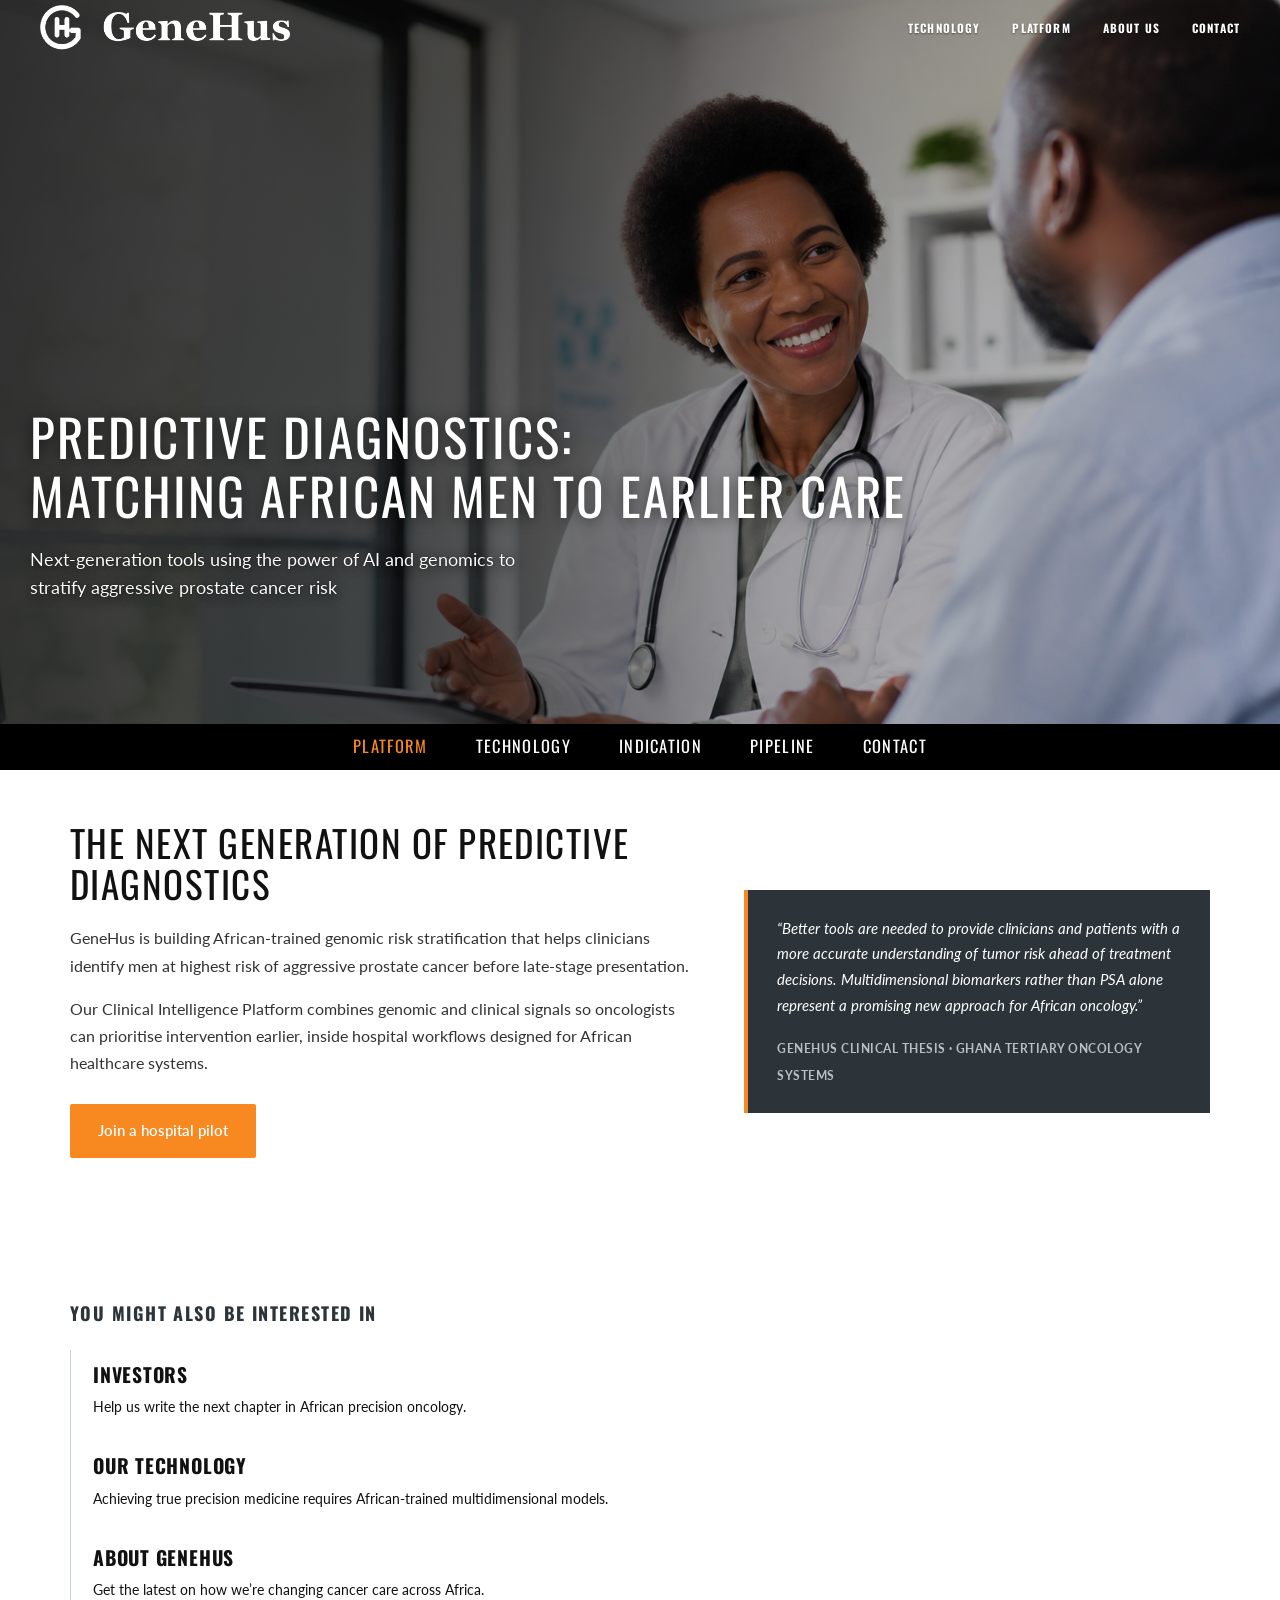
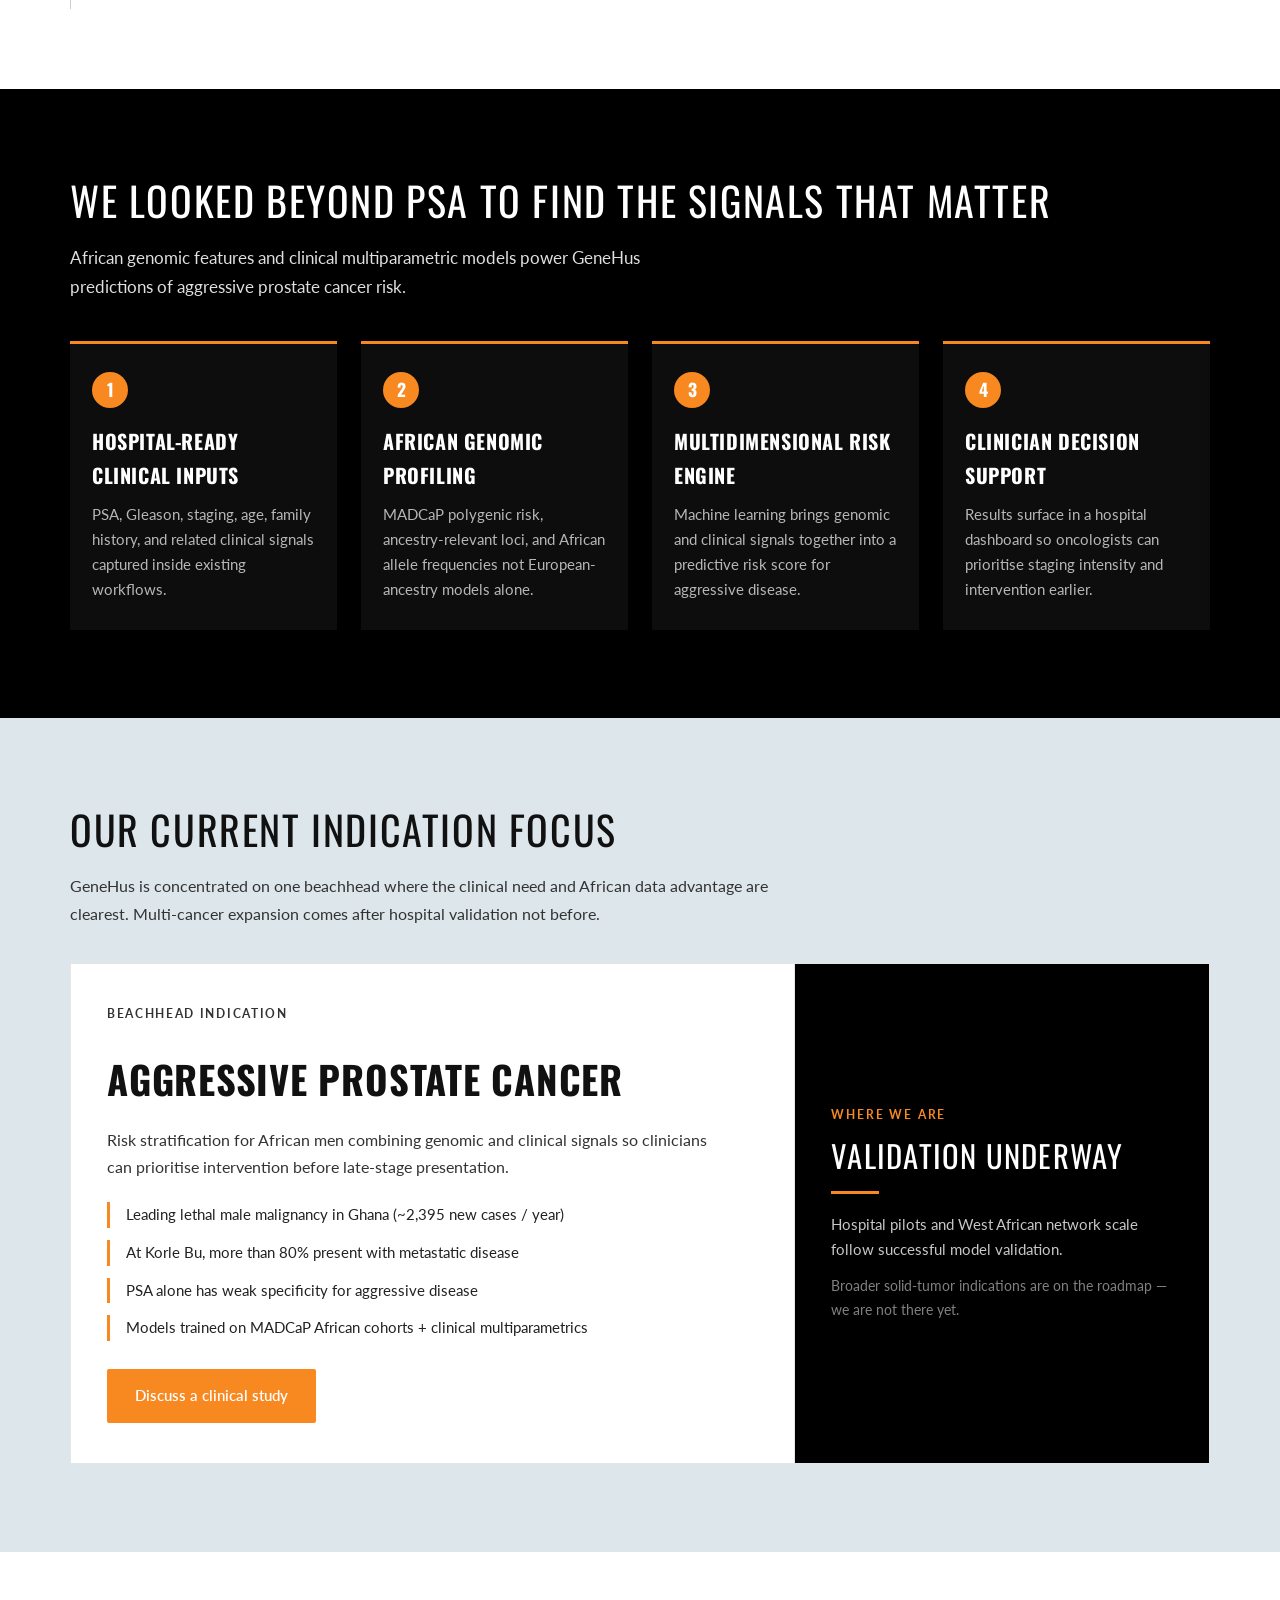
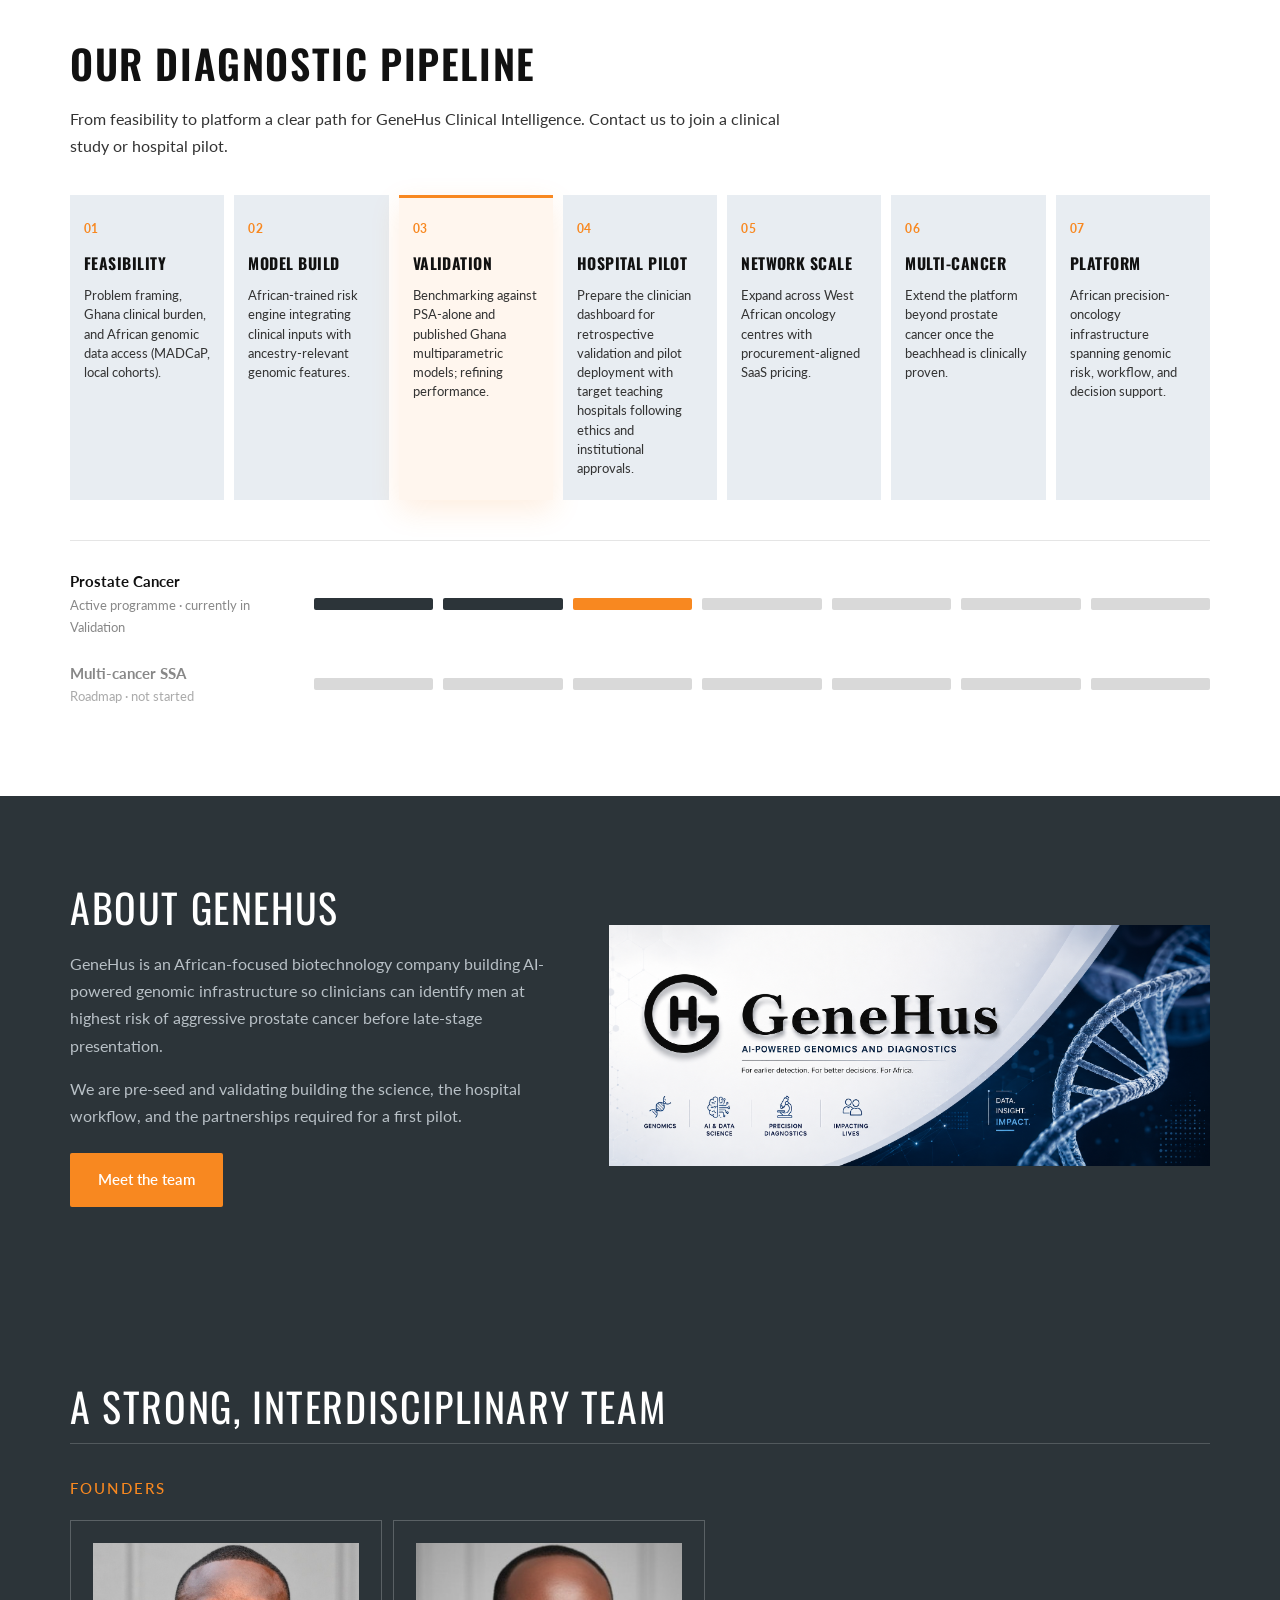
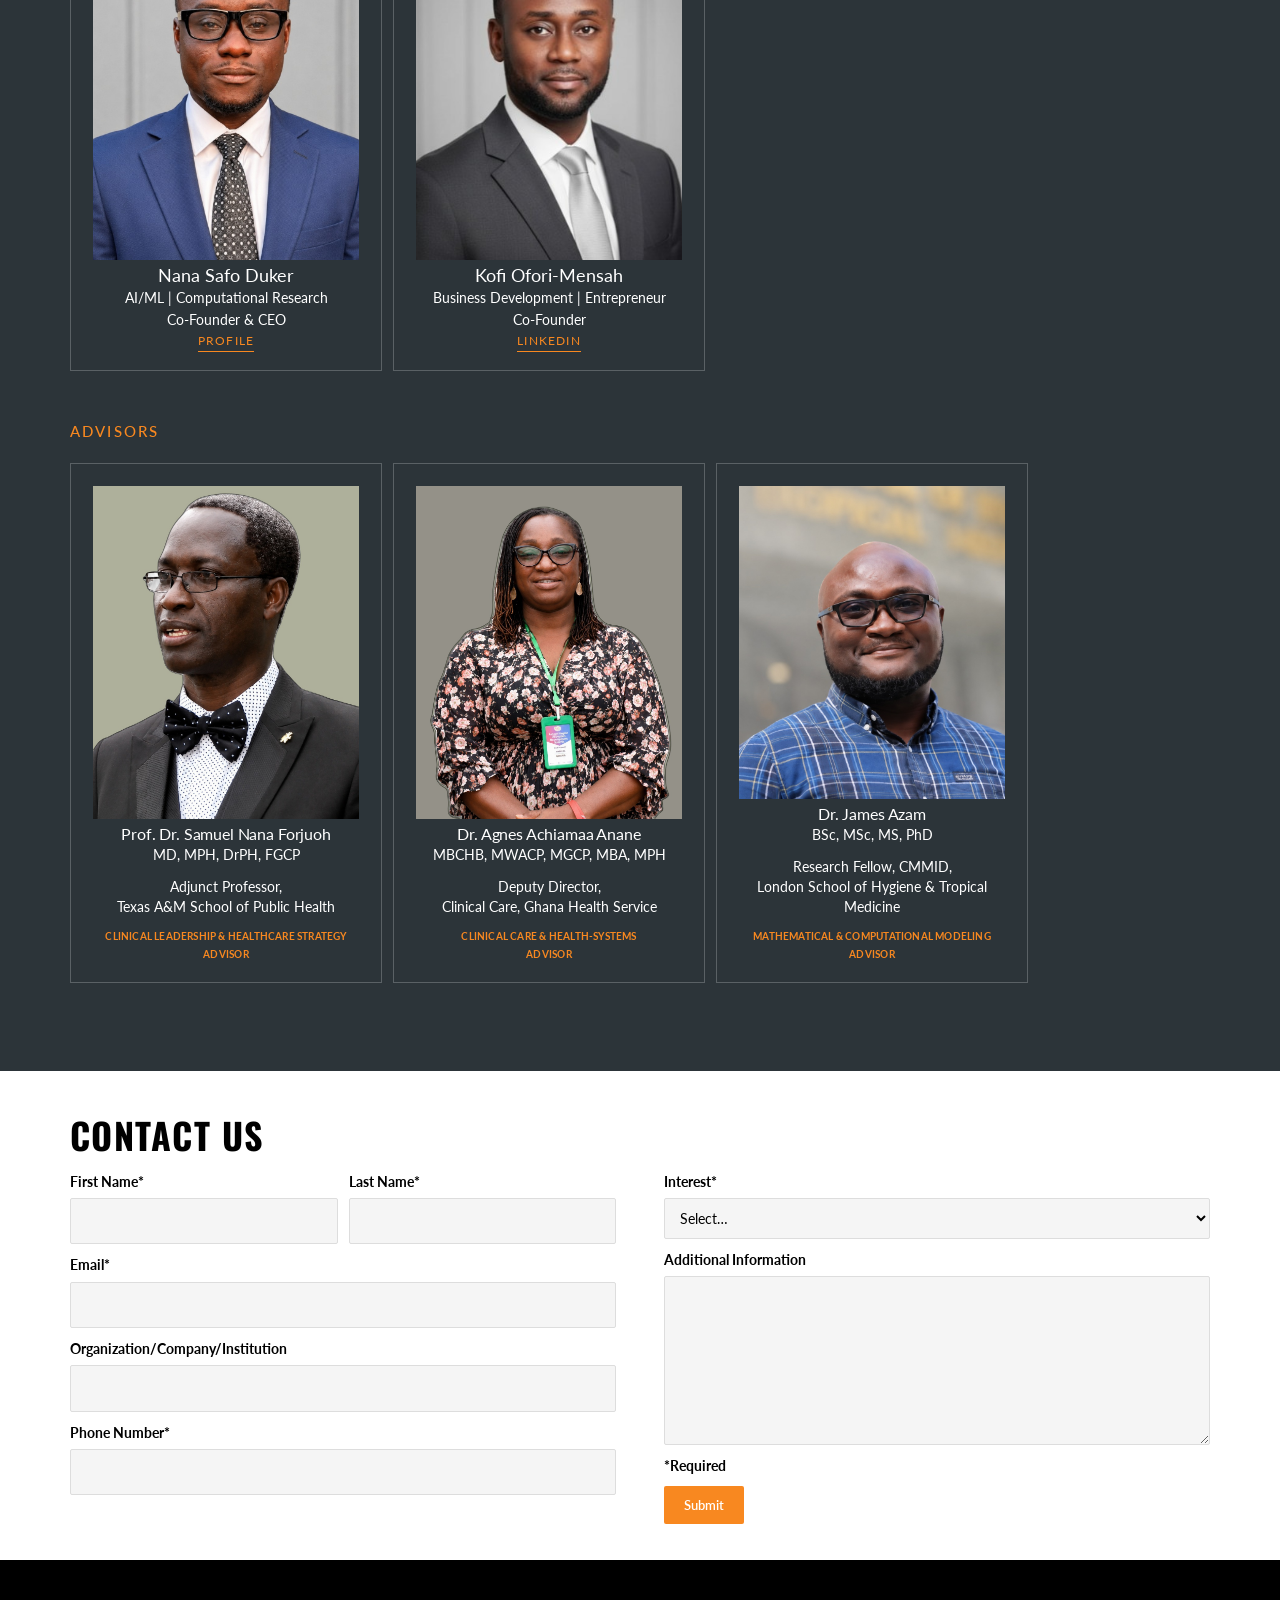
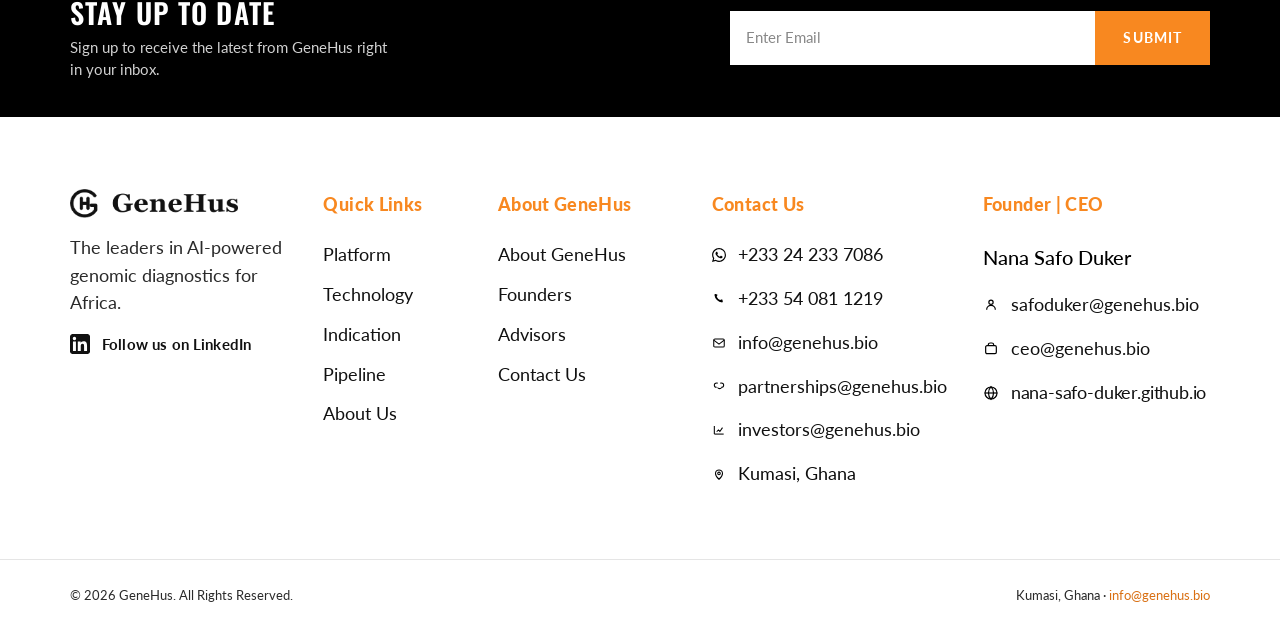
==== index.html @ 7d89c101 "Lock advisor cards to original height so extra affiliation lines do not stretch them. Co-authored-by" ====
<!DOCTYPE html>
<html lang="en">
<head>
  <meta charset="UTF-8">
  <meta name="viewport" content="width=device-width, initial-scale=1.0">
  <meta name="description" content="GeneHus — AI-powered genomic diagnostics matching African men to earlier cancer care.">
  <title>GeneHus – Predictive Genomic Diagnostics</title>
  <link rel="icon" href="assets/favicon.ico?v=2" sizes="any">
  <link rel="icon" href="assets/favicon.png?v=2" type="image/png" sizes="32x32">
  <link rel="apple-touch-icon" href="assets/apple-touch-icon.png?v=2">
  <link rel="preconnect" href="https://fonts.googleapis.com">
  <link rel="preconnect" href="https://fonts.gstatic.com" crossorigin>
  <link href="https://fonts.googleapis.com/css2?family=Lato:wght@300;400;700;900&family=Oswald:wght@300;400;500;600;700&display=swap" rel="stylesheet">
  <link rel="stylesheet" href="assets/genehus.css?v=20260818card">
  <meta http-equiv="Cache-Control" content="no-cache">
</head>
<body>

<header class="site-header">
  <div class="header-inner">
    <a class="logo" href="#top" aria-label="GeneHus home">
      <img class="logo-dark" src="assets/genehus-logo-b5.png" alt="GeneHus" width="250" height="64">
      <img class="logo-light" src="assets/genehus-logo-b5-white.png" alt="" width="250" height="64" aria-hidden="true">
    </a>
    <nav class="nav-main" aria-label="Main">
      <a href="#technology">Technology</a>
      <a href="#platform">Platform</a>
      <a class="nav-extra" href="#indications">Indication</a>
      <a class="nav-extra" href="#pipeline">Pipeline</a>
      <a href="#about">About Us</a>
      <a class="nav-extra" href="#team">Team</a>
      <a href="#contact">Contact</a>
    </nav>
    <button class="menu-toggle" type="button" aria-label="Open menu" aria-expanded="false">
      <span></span><span></span><span></span>
    </button>
  </div>
</header>

<main id="top">

  <!-- HERO -->
  <section class="hero">
    <div class="hero-bg" aria-hidden="true">
      <img src="assets/hero-african-clinic.jpg" alt="" width="1600" height="900" fetchpriority="high">
    </div>
    <div class="hero-overlay" aria-hidden="true"></div>
    <div class="wrap hero-copy">
      <h1><span class="hero-line1">Predictive Diagnostics:</span><br><span class="hero-line2">Matching African men to earlier care</span></h1>
      <p class="hero-sub">Next-generation tools using the power of AI and genomics to stratify aggressive prostate cancer risk</p>
    </div>
    <nav class="hero-tabs" aria-label="Page sections">
      <a class="is-active" href="#platform"><span>Platform</span></a>
      <a href="#technology"><span>Technology</span></a>
      <a href="#indications"><span>Indication</span></a>
      <a href="#pipeline"><span>Pipeline</span></a>
      <a href="#contact"><span>Contact</span></a>
    </nav>
  </section>

  <!-- NEXT GENERATION -->
  <section class="intro" id="platform">
    <div class="wrap intro-grid">
      <div class="intro-text">
        <h2>The next generation of predictive<br>diagnostics</h2>
        <p>GeneHus is building African-trained genomic risk stratification that helps clinicians identify men at highest risk of aggressive prostate cancer before late-stage presentation.</p>
        <p>Our Clinical Intelligence Platform combines genomic and clinical signals so oncologists can prioritise intervention earlier, inside hospital workflows designed for African healthcare systems.</p>
        <a class="btn btn-gold" href="#contact">Join a hospital pilot</a>
      </div>
      <blockquote class="intro-quote">
        <p>“Better tools are needed to provide clinicians and patients with a more accurate understanding of tumor risk ahead of treatment decisions. Multidimensional biomarkers rather than PSA alone represent a promising new approach for African oncology.”</p>
        <cite>GeneHus clinical thesis · Ghana tertiary oncology systems</cite>
      </blockquote>
    </div>
  </section>

  <!-- INTEREST LINKS -->
  <section class="interest" aria-label="Explore">
    <div class="wrap">
      <h2 class="section-title">You might also be interested in</h2>
      <ul class="interest-list">
        <li>
          <a href="mailto:investors@genehus.bio">
            <span class="interest-label">Investors</span>
            <p>Help us write the next chapter in African precision oncology.</p>
          </a>
        </li>
        <li>
          <a href="#technology">
            <span class="interest-label">Our Technology</span>
            <p>Achieving true precision medicine requires African-trained multidimensional models.</p>
          </a>
        </li>
        <li>
          <a href="#about">
            <span class="interest-label">About GeneHus</span>
            <p>Get the latest on how we’re changing cancer care across Africa.</p>
          </a>
        </li>
      </ul>
    </div>
  </section>

  <!-- TECHNOLOGY -->
  <section class="technology" id="technology">
    <div class="wrap">
      <h2 class="section-title light">We looked beyond PSA to find the signals that matter</h2>
      <p class="tech-lead">African genomic features and clinical multiparametric models power GeneHus predictions of aggressive prostate cancer risk.</p>
      <ol class="tech-steps">
        <li>
          <span class="num">1</span>
          <h3>Hospital-ready clinical inputs</h3>
          <p>PSA, Gleason, staging, age, family history, and related clinical signals captured inside existing workflows.</p>
        </li>
        <li>
          <span class="num">2</span>
          <h3>African genomic profiling</h3>
          <p>MADCaP polygenic risk, ancestry-relevant loci, and African allele frequencies not European-ancestry models alone.</p>
        </li>
        <li>
          <span class="num">3</span>
          <h3>Multidimensional risk engine</h3>
          <p>Machine learning brings genomic and clinical signals together into a predictive risk score for aggressive disease.</p>
        </li>
        <li>
          <span class="num">4</span>
          <h3>Clinician decision support</h3>
          <p>Results surface in a hospital dashboard so oncologists can prioritise staging intensity and intervention earlier.</p>
        </li>
      </ol>
    </div>
  </section>

  <!-- INDICATION — beachhead only (not yet multi-cancer) -->
  <section class="indications" id="indications">
    <div class="wrap">
      <h2 class="section-title">Our current indication focus</h2>
      <p class="ind-lead">GeneHus is concentrated on one beachhead where the clinical need and African data advantage are clearest. Multi-cancer expansion comes after hospital validation not before.</p>
      <article class="ind-focus">
        <div class="ind-focus-main">
          <p class="eyebrow-gold">Beachhead indication</p>
          <h3>Aggressive prostate cancer</h3>
          <p>Risk stratification for African men combining genomic and clinical signals so clinicians can prioritise intervention before late-stage presentation.</p>
          <ul class="ind-facts">
            <li>Leading lethal male malignancy in Ghana (~2,395 new cases / year)</li>
            <li>At Korle Bu, more than 80% present with metastatic disease</li>
            <li>PSA alone has weak specificity for aggressive disease</li>
            <li>Models trained on MADCaP African cohorts + clinical multiparametrics</li>
          </ul>
          <a class="btn btn-gold" href="#contact">Discuss a clinical study</a>
        </div>
        <aside class="ind-focus-aside">
          <p class="aside-label">Where we are</p>
          <p class="aside-status">Validation underway</p>
          <div class="aside-rule" aria-hidden="true"></div>
          <p class="aside-note">Hospital pilots and West African network scale follow successful model validation.</p>
          <p class="aside-note aside-note--muted">Broader solid-tumor indications are on the roadmap — we are not there yet.</p>
        </aside>
      </article>
    </div>
  </section>

  <!-- PIPELINE — comprehensive -->
  <section class="pipeline" id="pipeline">
    <div class="wrap">
      <h2 class="section-title">Our diagnostic pipeline</h2>
      <p class="pipe-lead">From feasibility to platform a clear path for GeneHus Clinical Intelligence. Contact us to join a clinical study or hospital pilot.</p>

      <ol class="pipe-stages">
        <li class="done">
          <span class="stage-num">01</span>
          <h3>Feasibility</h3>
          <p>Problem framing, Ghana clinical burden, and African genomic data access (MADCaP, local cohorts).</p>
        </li>
        <li class="done">
          <span class="stage-num">02</span>
          <h3>Model build</h3>
          <p>African-trained risk engine integrating clinical inputs with ancestry-relevant genomic features.</p>
        </li>
        <li class="current">
          <span class="stage-num">03</span>
          <h3>Validation</h3>
          <p>Benchmarking against PSA-alone and published Ghana multiparametric models; refining performance.</p>
        </li>
        <li>
          <span class="stage-num">04</span>
          <h3>Hospital pilot</h3>
          <p>Prepare the clinician dashboard for retrospective validation and pilot deployment with target teaching hospitals following ethics and institutional approvals.</p>
        </li>
        <li>
          <span class="stage-num">05</span>
          <h3>Network scale</h3>
          <p>Expand across West African oncology centres with procurement-aligned SaaS pricing.</p>
        </li>
        <li>
          <span class="stage-num">06</span>
          <h3>Multi-cancer</h3>
          <p>Extend the platform beyond prostate cancer once the beachhead is clinically proven.</p>
        </li>
        <li>
          <span class="stage-num">07</span>
          <h3>Platform</h3>
          <p>African precision-oncology infrastructure spanning genomic risk, workflow, and decision support.</p>
        </li>
      </ol>

      <div class="pipe-tracks">
        <div class="pipe-track-row">
          <div class="pipe-track-label">
            <strong>Prostate Cancer</strong>
            <span>Active programme · currently in Validation</span>
          </div>
          <div class="pipe-track-bar" aria-hidden="true">
            <span class="seg done"></span>
            <span class="seg done"></span>
            <span class="seg current"></span>
            <span class="seg"></span>
            <span class="seg"></span>
            <span class="seg"></span>
            <span class="seg"></span>
          </div>
        </div>
        <div class="pipe-track-row muted">
          <div class="pipe-track-label">
            <strong>Multi-cancer SSA</strong>
            <span>Roadmap · not started</span>
          </div>
          <div class="pipe-track-bar" aria-hidden="true">
            <span class="seg"></span>
            <span class="seg"></span>
            <span class="seg"></span>
            <span class="seg"></span>
            <span class="seg"></span>
            <span class="seg"></span>
            <span class="seg"></span>
          </div>
        </div>
      </div>
    </div>
  </section>

  <!-- ABOUT -->
  <section class="about" id="about">
    <div class="wrap about-grid">
      <div>
        <h2 class="section-title">About GeneHus</h2>
        <p>GeneHus is an African-focused biotechnology company building AI-powered genomic infrastructure so clinicians can identify men at highest risk of aggressive prostate cancer before late-stage presentation.</p>
        <p>We are pre-seed and validating building the science, the hospital workflow, and the partnerships required for a first pilot.</p>
        <a class="btn btn-gold" href="#team">Meet the team</a>
      </div>
      <div class="about-brand">
        <img class="about-brand-banner" src="assets/genehus-banner.png" alt="GeneHus — AI-powered genomics and diagnostics for Africa" width="1983" height="793" decoding="async">
      </div>
    </div>
  </section>

  <!-- TEAM — GeneHus co-founders -->
  <section class="team" id="team">
    <div class="wrap">
      <h2 class="section-title team-title">A strong, interdisciplinary team</h2>

      <p class="team-label" id="founders">Founders</p>
      <div class="founder-grid">
        <article class="person-card">
          <img class="person-photo" src="assets/founder-nana.jpg?v=14" alt="Nana Safo Duker" width="880" height="1033" loading="lazy" decoding="async">
          <h3>Nana Safo Duker</h3>
          <p class="person-meta">AI/ML | Computational Research</p>
          <p class="person-role">Co-Founder &amp; CEO</p>
          <a class="person-link" href="https://nana-safo-duker.github.io/" target="_blank" rel="noopener">Profile</a>
        </article>
        <article class="person-card">
          <img class="person-photo" src="assets/founder-cofounder.jpg?v=1" alt="Kofi Ofori-Mensah" width="400" height="400" loading="lazy" decoding="async">
          <h3>Kofi Ofori-Mensah</h3>
          <p class="person-meta">Business Development | Entrepreneur</p>
          <p class="person-role">Co-Founder</p>
          <a class="person-link" href="https://www.linkedin.com/in/kofioforimensah/" target="_blank" rel="noopener">LinkedIn</a>
        </article>
      </div>

      <p class="team-label" id="advisors">Advisors</p>
      <div class="advisor-grid">
        <article class="advisor-card advisor-card--filled">
          <img class="person-photo" src="assets/advisor-fordjour.jpg?v=5" alt="Prof. Dr. Samuel Nana Forjuoh" width="1030" height="1526" loading="lazy" decoding="async">
          <h3>Prof. Dr. Samuel Nana Forjuoh</h3>
          <p class="advisor-creds">MD, MPH, DrPH, FGCP</p>
          <p class="person-meta">Adjunct Professor,<br>Texas A&amp;M School of Public Health</p>
          <p class="person-role person-role--stack">Clinical Leadership &amp; Healthcare Strategy<br><strong>Advisor</strong></p>
        </article>
        <article class="advisor-card advisor-card--filled">
          <img class="person-photo" src="assets/advisor-anane.jpg?v=12" alt="Dr. Agnes Achiamaa Anane" width="1050" height="1498" loading="lazy" decoding="async">
          <h3>Dr. Agnes Achiamaa Anane</h3>
          <p class="advisor-creds">MBCHB, MWACP, MGCP, MBA, MPH</p>
          <p class="person-meta">Deputy Director,<br>Clinical Care, Ghana Health Service</p>
          <p class="person-role person-role--stack">Clinical Care &amp; Health-Systems<br><strong>Advisor</strong></p>
        </article>
        <article class="advisor-card advisor-card--filled">
          <img class="person-photo person-photo--square" src="assets/advisor-azam.jpg?v=4" alt="Dr. James Azam" width="1000" height="1000" loading="lazy" decoding="async">
          <h3>Dr. James Azam</h3>
          <p class="advisor-creds">BSc, MSc, MS, PhD</p>
          <p class="person-meta">Research Fellow, CMMID,<br>London School of Hygiene &amp; Tropical Medicine</p>
          <p class="person-role person-role--stack">Mathematical &amp; Computational Modeling<br><strong>Advisor</strong></p>
        </article>
        <!-- Dr. Samson Pandam Salifu — restore when ready
        <article class="advisor-card advisor-card--filled">
          <img class="person-photo" src="assets/advisor-salifu.jpg?v=6" alt="Dr. Samson Pandam Salifu" width="880" height="1050" loading="lazy" decoding="async">
          <h3>Dr. Samson Pandam Salifu</h3>
          <p class="advisor-creds">BSc, MSc, PhD</p>
          <p class="person-meta">Professor, KNUST / KCCR</p>
          <p class="person-role person-role--stack">Bioinformatics &amp; Computational Genomics<br><strong>Advisor</strong></p>
        </article>
        -->
      </div>
    </div>
  </section>

  <!-- CONTACT -->
  <section class="contact" id="contact">
    <div class="wrap">
      <h2 class="section-title">Contact Us</h2>
      <form class="contact-form" id="contact-form">
        <div class="contact-cols">
          <div class="contact-col">
            <div class="form-row">
              <label>First Name*<input type="text" name="first_name" required autocomplete="given-name"></label>
              <label>Last Name*<input type="text" name="last_name" required autocomplete="family-name"></label>
            </div>
            <label>Email*<input type="email" name="email" required autocomplete="email"></label>
            <label>Organization/Company/Institution<input type="text" name="organization" autocomplete="organization"></label>
            <label>Phone Number*<input type="tel" name="phone" required autocomplete="tel"></label>
          </div>
          <div class="contact-col">
            <label>Interest*
              <select name="indication" required>
                <option value="">Select…</option>
                <option>Prostate Cancer — clinical study / pilot</option>
                <option>Partnership</option>
                <option>Investment</option>
                <option>Research collaboration</option>
                <option>Other</option>
              </select>
            </label>
            <label>Additional Information<textarea name="message" rows="6"></textarea></label>
            <p class="required-note">*Required</p>
            <button class="btn btn-gold" type="submit">Submit</button>
          </div>
        </div>
      </form>
    </div>
  </section>

</main>

<footer class="site-footer">
  <div class="footer-newsletter">
    <div class="wrap footer-newsletter-inner">
      <div class="footer-newsletter-copy">
        <h3>Stay up to date</h3>
        <p>Sign up to receive the latest from GeneHus right in your inbox.</p>
      </div>
      <form class="newsletter" id="newsletter-form" action="#" method="post">
        <label class="sr-only" for="newsletter-email">Email</label>
        <input id="newsletter-email" type="email" name="email" placeholder="Enter Email" required autocomplete="email">
        <button class="btn btn-gold newsletter-submit" type="submit">Submit</button>
      </form>
    </div>
  </div>

  <div class="wrap footer-top">
    <div class="footer-brand">
      <img src="assets/genehus-logo-b5.png" alt="GeneHus" width="168" height="43">
      <p>The leaders in AI-powered genomic diagnostics for Africa.</p>
      <a class="footer-follow" href="https://www.linkedin.com/company/genehus" target="_blank" rel="noopener">
        <span class="footer-social" aria-hidden="true">
          <svg viewBox="0 0 24 24" width="20" height="20" focusable="false">
            <rect class="li-bg" width="24" height="24" rx="3" fill="#111111"/>
            <path fill="#FFFFFF" d="M7.12 20.45H3.56V9h3.56v11.45zM5.34 7.43a2.06 2.06 0 1 1 0-4.12 2.06 2.06 0 0 1 0 4.12zM20.45 20.45h-3.55v-5.57c0-1.33-.02-3.04-1.85-3.04-1.85 0-2.14 1.45-2.14 2.94v5.67H9.35V9h3.41v1.56h.05c.48-.9 1.64-1.85 3.37-1.85 3.6 0 4.27 2.37 4.27 5.46v6.28z"/>
          </svg>
        </span>
        <span class="footer-follow-text">Follow us on LinkedIn</span>
      </a>
    </div>
    <div>
      <h4 class="footer-label">Quick Links</h4>
      <a href="#platform">Platform</a>
      <a href="#technology">Technology</a>
      <a href="#indications">Indication</a>
      <a href="#pipeline">Pipeline</a>
      <a href="#about">About Us</a>
    </div>
    <div>
      <h4 class="footer-label">About GeneHus</h4>
      <a href="#about">About GeneHus</a>
      <a href="#founders">Founders</a>
      <a href="#advisors">Advisors</a>
      <a href="#contact">Contact Us</a>
    </div>
    <div class="footer-contact">
      <h4 class="footer-label">Contact Us</h4>
      <p><span class="fi" aria-hidden="true"><svg viewBox="0 0 24 24" width="14" height="14"><path fill="currentColor" d="M17.47 14.38c-.3-.15-1.76-.87-2.03-.97-.27-.1-.47-.15-.67.15-.2.3-.77.97-.94 1.16-.17.2-.35.22-.64.08-.3-.15-1.26-.46-2.4-1.48-.89-.79-1.48-1.76-1.65-2.06-.17-.3-.02-.46.13-.61.13-.13.3-.35.45-.52.14-.17.2-.3.3-.5.1-.2.05-.37-.02-.52-.08-.15-.67-1.61-.92-2.21-.24-.58-.49-.5-.67-.51-.17-.01-.37-.01-.57-.01-.2 0-.52.07-.79.37-.27.3-1.04 1.02-1.04 2.48 0 1.46 1.07 2.88 1.21 3.07.15.2 2.1 3.2 5.08 4.49.71.31 1.26.49 1.69.63.71.23 1.36.2 1.87.12.57-.09 1.76-.72 2.01-1.41.25-.7.25-1.29.17-1.41-.07-.13-.27-.2-.57-.35m-5.42 7.4h-.004a9.87 9.87 0 0 1-5.03-1.38l-.36-.21-3.74.98 1-3.65-.24-.37a9.86 9.86 0 0 1-1.51-5.26c0-5.45 4.44-9.89 9.89-9.89 2.64 0 5.12 1.03 6.99 2.9a9.83 9.83 0 0 1 2.89 6.99c0 5.45-4.44 9.89-9.89 9.89m8.41-18.3A11.82 11.82 0 0 0 12.05 0C5.5 0 .16 5.34.16 11.89c0 2.1.55 4.14 1.59 5.95L.06 24l6.3-1.65a11.88 11.88 0 0 0 5.69 1.45h.01c6.55 0 11.89-5.34 11.89-11.89a11.82 11.82 0 0 0-3.48-8.41z"/></svg></span><a href="https://wa.me/233242337086" target="_blank" rel="noopener">+233 24 233 7086</a></p>
      <p><span class="fi" aria-hidden="true"><svg viewBox="0 0 24 24" width="14" height="14"><path fill="currentColor" d="M6.5 3.5l3 1.2-1.4 3.4a12 12 0 0 0 5.8 5.8l3.4-1.4 1.2 3a2 2 0 0 1-1.1 2.4A15 15 0 0 1 4.1 4.6a2 2 0 0 1 2.4-1.1z"/></svg></span><a href="tel:+233540811219">+233 54 081 1219</a></p>
      <p><span class="fi" aria-hidden="true"><svg viewBox="0 0 24 24" width="14" height="14" fill="none" stroke="currentColor" stroke-width="1.8"><rect x="3" y="5" width="18" height="14" rx="2"/><path d="M3 7l9 7 9-7"/></svg></span><a href="mailto:info@genehus.bio">info@genehus.bio</a></p>
      <p><span class="fi" aria-hidden="true"><svg viewBox="0 0 24 24" width="14" height="14" fill="none" stroke="currentColor" stroke-width="1.8"><path d="M8 14c-2.2 0-4-1.6-4-3.5S5.8 7 8 7c.7 0 1.3.1 1.9.4"/><path d="M16 14c2.2 0 4-1.6 4-3.5S18.2 7 16 7c-.7 0-1.3.1-1.9.4"/><path d="M9.5 14.5c.7 1.2 1.9 2 3.5 2s2.8-.8 3.5-2"/></svg></span><a href="mailto:partnerships@genehus.bio">partnerships@genehus.bio</a></p>
      <p><span class="fi" aria-hidden="true"><svg viewBox="0 0 24 24" width="14" height="14" fill="none" stroke="currentColor" stroke-width="1.8"><path d="M4 19V5"/><path d="M4 19h16"/><path d="M8 15l3-3 2.5 2.5L18 8"/></svg></span><a href="mailto:investors@genehus.bio">investors@genehus.bio</a></p>
      <p><span class="fi" aria-hidden="true"><svg viewBox="0 0 24 24" width="14" height="14" fill="none" stroke="currentColor" stroke-width="1.8"><path d="M12 21s6-5.2 6-10a6 6 0 1 0-12 0c0 4.8 6 10 6 10z"/><circle cx="12" cy="11" r="2.2"/></svg></span>Kumasi, Ghana</p>
    </div>
    <div class="footer-founder">
      <h4 class="footer-label">Founder | CEO</h4>
      <p class="founder-name">Nana Safo Duker</p>
      <p><span class="fi" aria-hidden="true"><svg viewBox="0 0 24 24" width="16" height="16" fill="none" stroke="currentColor" stroke-width="1.8"><circle cx="12" cy="8" r="3.2"/><path d="M5.5 19a6.5 6.5 0 0 1 13 0"/></svg></span><a href="mailto:safoduker@genehus.bio">safoduker@genehus.bio</a></p>
      <p><span class="fi" aria-hidden="true"><svg viewBox="0 0 24 24" width="16" height="16" fill="none" stroke="currentColor" stroke-width="1.8"><rect x="4" y="7" width="16" height="12" rx="2"/><path d="M8 7V5.8A2.8 2.8 0 0 1 10.8 3h2.4A2.8 2.8 0 0 1 16 5.8V7"/></svg></span><a href="mailto:ceo@genehus.bio">ceo@genehus.bio</a></p>
      <p><span class="fi" aria-hidden="true"><svg viewBox="0 0 24 24" width="16" height="16" fill="none" stroke="currentColor" stroke-width="1.8"><circle cx="12" cy="12" r="9"/><path d="M2.5 12h19"/><path d="M12 2.5c2.5 2.7 3.8 5.7 3.8 9.5s-1.3 6.8-3.8 9.5c-2.5-2.7-3.8-5.7-3.8-9.5S9.5 5.2 12 2.5z"/></svg></span><a class="footer-url" href="https://nana-safo-duker.github.io/" target="_blank" rel="noopener">nana-safo-duker.github.io</a></p>
    </div>
  </div>

  <div class="footer-bottom">
    <div class="wrap">
      <span>&copy; 2026 GeneHus. All Rights Reserved.</span>
      <span>Kumasi, Ghana · <a href="mailto:info@genehus.bio">info@genehus.bio</a></span>
    </div>
  </div>
</footer>

<script src="script.js?v=20260812hdr2"></script>
</body>
</html>
---- assets/genehus.css ----
/* GeneHus — black · white · gold (from Cofactor hero screenshot) */

:root {
  --black: #000000;
  --ink: #111111;
  --ink-soft: #222222;
  --muted: #666666;
  --line: #e5e5e5;
  --bg: #e4ecf0;
  --bg-soft: #dce6eb;
  --white: #ffffff;
  --gold: #f88820;
  --gold-dark: #d96f12;
  --gold-deep: #b85a0c;
  --condensed: "Oswald", "Trade Gothic Next Condensed", "Arial Narrow", sans-serif;
  --sans: "Lato", "Open Sans", Helvetica, Arial, sans-serif;
  --wrap: 1140px;
  --header-h: 56px;
  --header-h-scrolled: 40px;
}

*,
*::before,
*::after {
  box-sizing: border-box;
  margin: 0;
  padding: 0;
}

html {
  scroll-behavior: smooth;
  scroll-padding-top: var(--header-h);
  overflow-x: clip;
}

body {
  font-family: var(--sans);
  color: var(--ink);
  background: var(--bg);
  font-size: 16px;
  line-height: 1.7;
  -webkit-font-smoothing: antialiased;
  overflow-x: clip;
  max-width: 100%;
}

img {
  max-width: 100%;
  height: auto;
  display: block;
}

a {
  color: inherit;
  text-decoration: none;
}

ul,
ol {
  list-style: none;
}

.wrap {
  width: min(100% - 40px, var(--wrap));
  margin-inline: auto;
}

.section-title {
  font-family: var(--condensed);
  font-weight: 400;
  font-size: clamp(1.8rem, 3.2vw, 2.5rem);
  text-transform: uppercase;
  letter-spacing: 0.04em;
  color: var(--ink);
  line-height: 1.15;
  margin-bottom: 20px;
}

.section-title.light {
  color: var(--white);
}

.btn {
  display: inline-flex;
  align-items: center;
  justify-content: center;
  padding: 14px 28px;
  font-family: var(--sans);
  font-size: 0.95rem;
  font-weight: 600;
  border: none;
  cursor: pointer;
  border-radius: 2px;
  transition: background 0.25s, transform 0.2s;
}

.btn-gold {
  background: var(--gold);
  color: var(--white);
}

.btn-gold:hover {
  background: var(--gold-dark);
  transform: translateY(-1px);
}

/* ——— Header: transparent + big logo at rest; slim white bar on scroll ——— */
.site-header {
  position: fixed;
  inset: 0 0 auto;
  z-index: 200;
  height: var(--header-h);
  background: transparent;
  border-bottom: 1px solid transparent;
  box-shadow: none;
  opacity: 1;
  transform: none;
  pointer-events: auto;
  transition:
    background 0.28s ease,
    border-color 0.28s ease,
    box-shadow 0.28s ease,
    height 0.28s ease;
}

.site-header.is-scrolled,
.site-header.is-open {
  height: var(--header-h-scrolled);
  background: var(--white);
  border-bottom-color: var(--line);
  box-shadow: 0 2px 14px rgba(0, 0, 0, 0.06);
}

.header-inner {
  width: min(100% - 48px, 1200px);
  margin: 0 auto;
  height: 100%;
  display: flex;
  align-items: center;
  gap: 40px;
}

.logo {
  position: relative;
  display: flex;
  align-items: center;
  width: auto;
  max-width: none;
  flex-shrink: 0;
  transition: none;
}

.logo img {
  width: 250px;
  max-width: none;
  height: auto;
  max-height: none;
  object-fit: contain;
  object-position: left center;
  transition: width 0.28s ease, max-width 0.28s ease, max-height 0.28s ease;
}

/* Slim scrolled bar: keep logo smaller to fit */
.site-header.is-scrolled .logo,
.site-header.is-open .logo {
  width: 160px;
  max-width: 160px;
}

.site-header.is-scrolled .logo img,
.site-header.is-open .logo img {
  width: 160px;
  max-width: 160px;
  max-height: calc(var(--header-h-scrolled) * 0.82);
}

/* Only one logo visible */
.logo .logo-dark {
  display: none;
}

.logo .logo-light {
  display: block;
}

.site-header.is-scrolled .logo .logo-dark,
.site-header.is-open .logo .logo-dark {
  display: block;
}

.site-header.is-scrolled .logo .logo-light,
.site-header.is-open .logo .logo-light {
  display: none;
}

.nav-main {
  margin-left: auto;
  display: flex;
  align-items: center;
  gap: 32px;
}

.nav-extra {
  display: none;
}

.nav-main a {
  font-family: var(--condensed);
  font-size: 0.72rem;
  font-weight: 700;
  color: var(--white);
  text-transform: uppercase;
  letter-spacing: 0.1em;
  line-height: 1;
  text-shadow: 0 1px 2px rgba(0, 0, 0, 0.45);
  transition: color 0.2s, text-shadow 0.2s;
}

.nav-main a:hover,
.nav-main a.active {
  color: var(--gold);
}

.site-header.is-scrolled .nav-main a,
.site-header.is-open .nav-main a {
  color: var(--ink);
  text-shadow: none;
}

.site-header.is-scrolled .nav-main a:hover,
.site-header.is-scrolled .nav-main a.active,
.site-header.is-open .nav-main a:hover,
.site-header.is-open .nav-main a.active {
  color: var(--gold);
}

.menu-toggle {
  display: none;
  margin-left: auto;
  width: 36px;
  height: 36px;
  border: none;
  background: transparent;
  flex-direction: column;
  justify-content: center;
  gap: 5px;
  cursor: pointer;
}

.menu-toggle span {
  display: block;
  width: 20px;
  height: 2px;
  background: var(--white);
  transition: background 0.2s;
}

.site-header.is-scrolled .menu-toggle span,
.site-header.is-open .menu-toggle span {
  background: var(--ink);
}

/* ——— Hero ——— */
.hero {
  position: relative;
  min-height: 85.5vh;
  min-height: 85.5dvh;
  display: flex;
  flex-direction: column;
  justify-content: flex-end;
  padding-top: var(--header-h);
  color: var(--white);
  overflow-x: clip;
  overflow-y: visible;
  max-width: 100%;
}

.hero-bg {
  position: absolute;
  inset: 0;
  z-index: 0;
}

.hero-bg img {
  width: 100%;
  height: 100%;
  object-fit: cover;
  object-position: center 28%;
}

.hero-copy {
  position: relative;
  z-index: 3;
  padding: 0 0 84px;
  max-width: 779px;
  margin-left: max(20px, calc((100% - var(--wrap)) / 2 - 40px));
  margin-right: auto;
  width: min(100% - 40px, 779px);
  min-width: 0;
  transform: translateY(-38px);
  box-sizing: border-box;
}

.hero-overlay {
  position: absolute;
  inset: 0;
  z-index: 1;
  background: linear-gradient(
    100deg,
    rgba(0, 0, 0, 0.82) 0%,
    rgba(0, 0, 0, 0.68) 38%,
    rgba(0, 0, 0, 0.32) 62%,
    rgba(0, 0, 0, 0.12) 100%
  );
}

.hero h1 {
  font-family: var(--condensed);
  font-weight: 400;
  font-size: clamp(2rem, 4vw, 3.19rem);
  text-transform: uppercase;
  letter-spacing: 0.04em;
  line-height: 1.14;
  color: var(--white);
  margin-bottom: 21px;
  text-shadow: 0 2px 14px rgba(0, 0, 0, 0.55);
  overflow-wrap: anywhere;
  word-break: break-word;
  max-width: 100%;
}

.hero-line1,
.hero-line2 {
  display: inline-block;
}

@media (min-width: 900px) {
  .hero-line1,
  .hero-line2 {
    white-space: nowrap;
  }
}

.hero-sub {
  font-family: var(--sans);
  font-size: clamp(0.99rem, 1.44vw, 1.18rem);
  font-weight: 400;
  color: #ffffff;
  max-width: 30.4rem;
  line-height: 1.55;
  text-shadow: 0 2px 12px rgba(0, 0, 0, 0.75), 0 0 1px rgba(0, 0, 0, 0.9);
}

.hero-tabs {
  position: relative;
  z-index: 3;
  display: flex;
  flex-wrap: nowrap;
  justify-content: center;
  align-items: center;
  gap: 3rem;
  min-height: 0;
  padding: 0.91rem 1.8rem;
  background: var(--black);
}

.hero-tabs a {
  display: flex;
  align-items: center;
  justify-content: center;
  flex: 0 0 auto;
  min-height: 0;
  padding: 0;
  line-height: 1;
  text-align: center;
  border-right: none;
  background: transparent;
  transition: color 0.2s;
}

.hero-tabs a:last-child {
  border-right: none;
}

.hero-tabs a:hover {
  background: transparent;
}

.hero-tabs span {
  font-family: var(--condensed);
  font-size: 1.03rem;
  font-weight: 400;
  letter-spacing: 0.08em;
  line-height: 1;
  text-transform: uppercase;
  color: var(--white);
  text-shadow: none;
  transition: color 0.2s;
}

.hero-tabs a.is-active span,
.hero-tabs a:hover span {
  color: var(--gold);
}

/* ——— Intro ——— */
.intro {
  padding: 80px 0;
  background: var(--white);
}

.intro-grid {
  display: grid;
  grid-template-columns: 1.15fr 0.85fr;
  gap: 44px;
  align-items: start;
}

.intro-text h2 {
  font-family: var(--condensed);
  font-size: clamp(1.72rem, 2.89vw, 2.35rem);
  font-weight: 400;
  text-transform: uppercase;
  letter-spacing: 0.04em;
  line-height: 1.12;
  margin-top: -28px;
  margin-bottom: 20px;
  color: var(--ink);
}

.intro-text p {
  margin-bottom: 16px;
  color: #333333;
}

.intro-text .btn {
  margin-top: 12px;
}

.intro-quote {
  background: #2c3439;
  border-left: 4px solid var(--gold);
  padding: 26px 26px 26px 29px;
  margin-top: 40px;
}

.intro-quote p {
  font-size: 0.95rem;
  color: #ffffff;
  font-style: italic;
  margin-bottom: 14px;
}

.intro-quote cite {
  font-style: normal;
  font-size: 0.77rem;
  font-weight: 700;
  color: #b8c0c6;
  text-transform: uppercase;
  letter-spacing: 0.04em;
}

/* ——— Interest links (Cofactor-style vertical list) ——— */
.interest {
  padding: 65px 0 80px;
  background: var(--white);
}

.interest .section-title {
  font-family: var(--condensed);
  font-size: clamp(0.95rem, 1.81vw, 1.13rem);
  font-weight: 700;
  letter-spacing: 0.08em;
  text-transform: uppercase;
  color: #2c3439;
  margin-bottom: 26px;
}

.interest-list {
  max-width: 36rem;
  margin: 0;
  padding: 8px 0 8px 22px;
  list-style: none;
  border-left: 1px solid #c5d0db;
}

.interest-list li + li {
  margin-top: 2rem;
}

.interest-list a {
  display: block;
  text-decoration: none;
  color: inherit;
}

.interest-list a:hover .interest-label {
  color: var(--gold);
}

.interest-label {
  display: block;
  font-family: var(--condensed);
  font-size: 1.22rem;
  font-weight: 700;
  letter-spacing: 0.04em;
  text-transform: uppercase;
  color: var(--ink);
  margin-bottom: 6px;
  transition: color 0.2s;
}

.interest-list p {
  margin: 0;
  font-size: 0.88rem;
  line-height: 1.45;
  color: var(--ink);
  font-weight: 400;
}

/* ——— Partners ——— */
.partners {
  padding: 72px 0;
  background: var(--white);
  text-align: center;
}

.partner-row {
  display: flex;
  flex-wrap: wrap;
  justify-content: center;
  align-items: center;
  gap: 36px 56px;
  margin-top: 36px;
}

.partner-row img {
  height: 52px;
  width: auto;
  max-width: 150px;
  object-fit: contain;
  filter: grayscale(1);
  opacity: 0.7;
  transition: filter 0.2s, opacity 0.2s;
}

.partner-row li:hover img {
  filter: none;
  opacity: 1;
}

/* ——— Technology ——— */
.technology {
  padding: 88px 0;
  background: var(--black);
  color: rgba(255, 255, 255, 0.88);
}

.tech-lead {
  max-width: 40rem;
  margin-bottom: 40px;
  font-size: 1.08rem;
}

.tech-steps {
  display: grid;
  grid-template-columns: repeat(4, 1fr);
  gap: 24px;
}

.tech-steps li {
  background: rgba(255, 255, 255, 0.05);
  border-top: 3px solid var(--gold);
  padding: 28px 22px;
}

.tech-steps .num {
  display: inline-flex;
  align-items: center;
  justify-content: center;
  width: 36px;
  height: 36px;
  border-radius: 50%;
  background: var(--gold);
  color: var(--white);
  font-family: var(--condensed);
  font-weight: 700;
  font-size: 1.1rem;
  margin-bottom: 16px;
}

.tech-steps h3 {
  font-family: var(--condensed);
  font-size: 1.25rem;
  text-transform: uppercase;
  letter-spacing: 0.03em;
  color: var(--white);
  margin-bottom: 10px;
}

.tech-steps p {
  font-size: 0.92rem;
  color: rgba(255, 255, 255, 0.7);
}

/* ——— Indications — beachhead focus ——— */
.indications {
  padding: 88px 0;
  background: var(--bg-soft);
}

.ind-lead,
.pipe-lead {
  max-width: 46rem;
  color: #333333;
  margin-bottom: 36px;
}

.eyebrow-gold {
  font-family: var(--sans);
  font-size: 0.75rem;
  font-weight: 700;
  letter-spacing: 0.14em;
  text-transform: uppercase;
  color: var(--gold);
  margin-bottom: 12px;
}

.ind-focus {
  display: grid;
  grid-template-columns: 1.4fr 0.8fr;
  gap: 0;
  background: var(--white);
  border: 1px solid var(--line);
}

.ind-focus-main {
  padding: 40px 36px;
  border-right: 1px solid var(--line);
}

.ind-focus-main h3 {
  font-family: var(--condensed);
  font-size: clamp(1.8rem, 3vw, 2.4rem);
  text-transform: uppercase;
  letter-spacing: 0.02em;
  margin-bottom: 14px;
  color: var(--ink);
}

.ind-focus-main > p {
  color: #333333;
  margin-bottom: 22px;
  max-width: 38rem;
}

.ind-facts {
  display: flex;
  flex-direction: column;
  gap: 12px;
  margin-bottom: 28px;
}

.ind-facts li {
  padding-left: 16px;
  border-left: 3px solid var(--gold);
  color: var(--ink-soft);
  font-size: 0.95rem;
}

.ind-focus-aside {
  background: var(--black);
  color: var(--white);
  padding: 44px 36px;
  display: flex;
  flex-direction: column;
  justify-content: center;
}

.aside-label {
  font-family: var(--sans);
  font-size: 0.72rem;
  font-weight: 700;
  letter-spacing: 0.16em;
  text-transform: uppercase;
  color: var(--gold);
  margin-bottom: 14px;
}

.aside-status {
  font-family: var(--condensed);
  font-size: clamp(1.6rem, 2.4vw, 2.1rem);
  text-transform: uppercase;
  letter-spacing: 0.04em;
  line-height: 1.1;
  margin-bottom: 18px;
  color: var(--white);
}

.aside-rule {
  width: 48px;
  height: 3px;
  background: var(--gold);
  margin-bottom: 18px;
}

.aside-note {
  font-size: 0.95rem;
  color: rgba(255, 255, 255, 0.78);
  line-height: 1.65;
  margin-bottom: 12px;
}

.aside-note--muted {
  color: rgba(255, 255, 255, 0.5);
  margin-bottom: 0;
  font-size: 0.9rem;
}

/* ——— Pipeline — comprehensive ——— */
.pipeline {
  padding: 88px 0;
  background: var(--white);
}

.pipeline .section-title {
  font-weight: 600;
  letter-spacing: 0.04em;
  color: #111;
}

.pipe-lead {
  max-width: 46rem;
  color: #333333;
  margin-bottom: 36px;
  font-size: 0.98rem;
}

.pipe-stages {
  display: grid;
  grid-template-columns: repeat(7, 1fr);
  gap: 10px;
  margin-bottom: 40px;
  align-items: stretch;
}

.pipe-stages li {
  background: #e8edf2;
  border-top: 3px solid transparent;
  padding: 20px 14px 22px;
  min-height: 100%;
}

.pipe-stages li.current {
  border-top-color: var(--gold);
  background: #fff6ee;
  box-shadow: 0 10px 28px rgba(248, 136, 32, 0.14);
}

.stage-num {
  display: block;
  font-family: var(--sans);
  font-size: 0.78rem;
  font-weight: 700;
  letter-spacing: 0.04em;
  color: var(--gold);
  margin-bottom: 10px;
}

.pipe-stages h3 {
  font-family: var(--condensed);
  font-size: 0.98rem;
  font-weight: 700;
  text-transform: uppercase;
  letter-spacing: 0.03em;
  margin-bottom: 10px;
  color: #111;
}

.pipe-stages p {
  font-size: 0.8rem;
  color: #333333;
  line-height: 1.5;
}

.pipe-tracks {
  display: flex;
  flex-direction: column;
  gap: 22px;
  padding-top: 28px;
  border-top: 1px solid #e5e5e5;
}

.pipe-track-row {
  display: grid;
  grid-template-columns: 220px 1fr;
  gap: 24px;
  align-items: center;
}

.pipe-track-row.muted .pipe-track-label strong {
  color: #888;
  font-weight: 700;
}

.pipe-track-row.muted .pipe-track-label span {
  color: #aaa;
}

.pipe-track-label strong {
  display: block;
  font-size: 0.95rem;
  font-weight: 700;
  color: #111;
}

.pipe-track-label span {
  display: block;
  font-size: 0.8rem;
  color: #888;
}

.pipe-track-bar {
  display: grid;
  grid-template-columns: repeat(7, 1fr);
  gap: 10px;
  height: 12px;
}

.pipe-track-bar .seg {
  background: #d9d9d9;
  border-radius: 2px;
}

.pipe-track-bar .seg.done {
  background: #2c3439;
}

.pipe-track-bar .seg.current {
  background: var(--gold);
}

/* ——— About + banner ——— */
.about {
  padding: 88px 0;
  background: #2c3439;
}

.about .section-title {
  color: var(--white);
}

.about-grid {
  display: grid;
  grid-template-columns: 0.9fr 1.1fr;
  gap: 48px;
  align-items: center;
}

.about-grid p {
  color: #b8c0c6;
  margin-bottom: 16px;
}

.about-grid .btn {
  margin-top: 8px;
}

.about-brand {
  position: relative;
  background: transparent;
  overflow: hidden;
}

.about-brand-banner {
  display: block;
  width: 100%;
  height: auto;
}

/* ——— Team ——— */
.team {
  padding: 88px 0;
  background: #2c3439;
}

.team .section-title {
  color: var(--white);
}

.team-title {
  padding-bottom: 14px;
  border-bottom: 1px solid rgba(255, 255, 255, 0.18);
  margin-bottom: 32px;
}

.team-label {
  font-size: 0.95rem;
  font-weight: 500;
  letter-spacing: 0.14em;
  text-transform: uppercase;
  color: var(--gold);
  margin: 0 0 18px;
}

.founder-grid {
  display: grid;
  grid-template-columns: repeat(2, max-content);
  justify-content: start;
  gap: 11px;
  margin-bottom: 48px;
  max-width: 100%;
}

.person-card {
  background: transparent;
  border: 1px solid rgba(255, 255, 255, 0.22);
  padding: 22px 22px 18px;
  text-align: center;
  display: flex;
  flex-direction: column;
  align-items: stretch;
  gap: 0;
  width: 19.5rem;
  max-width: 100%;
  box-sizing: border-box;
}

.person-photo {
  width: 100%;
  max-width: none;
  aspect-ratio: 4.41 / 5.25;
  height: auto;
  border-radius: 0;
  object-fit: cover;
  object-position: center 12%;
  margin-bottom: 5px;
  border: none;
  background: transparent;
  flex-shrink: 0;
  overflow: hidden;
  box-sizing: border-box;
}

.person-card h3 {
  font-family: var(--sans);
  font-size: 1.12rem;
  font-weight: 400;
  color: var(--white);
  margin-bottom: 0;
  line-height: 1.2;
  overflow: hidden;
  max-width: 100%;
}

.person-role {
  font-size: 0.9rem;
  font-weight: 400;
  letter-spacing: 0;
  text-transform: none;
  color: var(--white);
  margin-bottom: 2px;
  margin-top: 2px;
  line-height: 1.35;
}

.person-card .person-meta {
  font-size: 0.9rem;
  font-weight: 400;
  color: var(--white);
  margin: 2px 0 0;
  max-width: 100%;
  line-height: 1.35;
  white-space: nowrap;
  overflow: visible;
}

.person-link {
  font-size: 0.75rem;
  font-weight: 400;
  letter-spacing: 0.1em;
  text-transform: uppercase;
  color: var(--gold);
  border-bottom: 1px solid var(--gold);
  width: fit-content;
  align-self: center;
}

.person-link:hover {
  color: #ffb45c;
  border-bottom-color: #ffb45c;
}

.team .wrap {
  max-width: 1560px;
}

.advisor-grid {
  display: grid;
  grid-template-columns: repeat(4, max-content);
  gap: 11px;
  max-width: 100%;
  align-items: start;
  justify-content: start;
}

.advisor-card {
  background: transparent;
  border: 1px solid rgba(255, 255, 255, 0.22);
  padding: 22px 22px 18px;
  min-width: 0;
  width: 19.5rem;
  max-width: 100%;
  height: 100%;
  aspect-ratio: auto;
  display: flex;
  flex-direction: column;
  align-items: stretch;
  text-align: center;
  box-sizing: border-box;
}

.advisor-card--filled {
  aspect-ratio: auto;
  display: flex;
  flex-direction: column;
  align-items: stretch;
  justify-content: flex-start;
  place-content: unset;
  place-items: unset;
  padding: 22px 22px 18px;
  gap: 0;
  height: 32.5rem;
  max-height: 32.5rem;
  overflow: hidden;
}

.advisor-card--filled .person-photo {
  width: 100%;
  max-width: none;
  flex: 1 1 auto;
  min-height: 0;
  height: auto;
  aspect-ratio: auto;
  margin-bottom: 5px;
  border: none;
  object-fit: cover;
  object-position: center 12%;
  box-sizing: border-box;
}

.advisor-card h3 {
  font-family: var(--sans);
  font-size: 0.82rem;
  font-weight: 400;
  color: var(--white);
  margin: 0;
  line-height: 1.3;
  white-space: normal;
  letter-spacing: -0.01em;
  max-width: 100%;
  overflow: visible;
  padding: 0;
}

.advisor-card--filled h3 {
  flex: 0 0 auto;
  font-size: 0.98rem;
  font-weight: 400;
  color: var(--white);
  line-height: 1.3rem;
  margin: 0;
  padding: 0 2px;
  white-space: normal;
  overflow: visible;
  max-width: 100%;
}

.advisor-card--filled .advisor-creds {
  flex: 0 0 auto;
  font-size: 0.85rem;
  font-weight: 400;
  color: var(--white);
  line-height: 1.3rem;
  margin: 0;
  padding: 0 2px;
  white-space: normal;
  overflow: visible;
  max-width: 100%;
}

.advisor-card--filled .person-meta {
  flex: 0 0 auto;
  font-size: 0.85rem;
  font-weight: 400;
  color: var(--white);
  white-space: normal;
  overflow: visible;
  max-width: 100%;
  margin: 0.72rem 0;
  line-height: 1.25rem;
  padding: 0 2px;
}

.advisor-card--filled .person-role {
  margin: 0;
  font-size: 0.64rem;
  font-weight: 700;
  letter-spacing: 0.02em;
  text-transform: uppercase;
  color: var(--gold);
  line-height: 1.2rem;
  padding: 0 2px;
  white-space: normal;
  overflow: visible;
  max-width: 100%;
}

.advisor-card--filled .person-role--stack {
  white-space: normal;
  overflow: visible;
  line-height: 1.12rem;
}

.advisor-card--filled .person-role strong {
  font-weight: 700;
}

.advisor-card--filled .person-photo--square {
  aspect-ratio: auto;
  width: 100%;
  max-width: none;
  object-fit: cover;
  object-position: center 12%;
}

.advisor-card p {
  font-size: 1.05rem;
  font-weight: 500;
  color: rgba(255, 255, 255, 0.88);
  line-height: 1.5;
  margin: 0;
}

@media (max-width: 1200px) {
  .advisor-card h3 {
    font-size: 1.05rem;
  }

  .advisor-card--filled h3 {
    font-size: 0.98rem;
  }
}

@media (max-width: 980px) {
  .advisor-grid {
    grid-template-columns: repeat(2, max-content);
  }

  .advisor-card h3 {
    font-size: 1.1rem;
    white-space: normal;
  }

  .advisor-card--filled h3 {
    font-size: 0.98rem;
  }

  .founder-grid {
    max-width: 100%;
  }
}

@media (max-width: 720px) {
  .founder-grid,
  .advisor-grid {
    grid-template-columns: 1fr;
    max-width: 100%;
  }

  .advisor-card h3 {
    white-space: normal;
  }
}

/* ——— Contact ——— */
.contact {
  padding: 43px 0 36px;
  background: var(--white);
}

.contact .section-title {
  margin-bottom: 14px;
  color: #000000;
  font-size: clamp(1.62rem, 2.88vw, 2.25rem);
  font-weight: 700;
}

.contact-form {
  max-width: none;
  display: block;
  margin-top: 0;
}

.contact-cols {
  display: grid;
  grid-template-columns: 1fr 1fr;
  gap: 28px 48px;
  align-items: start;
}

.contact-col {
  display: flex;
  flex-direction: column;
  gap: 9px;
}

.form-row {
  display: grid;
  grid-template-columns: 1fr 1fr;
  gap: 11px;
}

.contact-form label {
  display: flex;
  flex-direction: column;
  gap: 5px;
  font-size: 0.855rem;
  font-weight: 700;
  color: #000000;
}

.contact-form input,
.contact-form select,
.contact-form textarea {
  font: inherit;
  font-weight: 400;
  font-size: 0.9rem;
  padding: 10px 11px;
  border: 1px solid #dddddd;
  border-radius: 2px;
  background: #f5f5f5;
  color: #000000;
}

.contact-form input:focus,
.contact-form select:focus,
.contact-form textarea:focus {
  outline: none;
  border-color: var(--gold);
  box-shadow: 0 0 0 3px rgba(248, 136, 32, 0.2);
}

.contact-form option {
  background: #ffffff;
  color: #000000;
}

.required-note {
  font-size: 0.855rem;
  font-weight: 700;
  color: #000000;
}

.contact-form .btn {
  align-self: flex-start;
  padding: 11px 20px;
  font-size: 0.81rem;
}

@media (max-width: 720px) {
  .contact-cols {
    grid-template-columns: 1fr;
    gap: 9px;
  }
}

/* ——— Footer: newsletter band + GeneHus columns ——— */
.sr-only {
  position: absolute;
  width: 1px;
  height: 1px;
  padding: 0;
  margin: -1px;
  overflow: hidden;
  clip: rect(0, 0, 0, 0);
  white-space: nowrap;
  border: 0;
}

.site-footer {
  background: var(--white);
  color: #0d0d0d;
}

.footer-newsletter {
  background: #000000;
  color: #ffffff;
  padding: 36px 0;
}

.footer-newsletter-inner {
  display: flex;
  align-items: center;
  justify-content: space-between;
  gap: 32px;
  flex-wrap: wrap;
}

.footer-newsletter-copy h3 {
  font-family: var(--condensed);
  font-size: clamp(1.4rem, 2.2vw, 1.85rem);
  font-weight: 600;
  text-transform: uppercase;
  letter-spacing: 0.04em;
  color: #ffffff;
  margin: 0 0 8px;
  line-height: 1.15;
}

.footer-newsletter-copy p {
  margin: 0;
  font-size: 0.95rem;
  color: rgba(255, 255, 255, 0.82);
  max-width: 36ch;
  line-height: 1.45;
}

.newsletter {
  display: flex;
  align-items: stretch;
  gap: 0;
  flex: 1 1 320px;
  max-width: 480px;
  margin-left: auto;
}

.newsletter input {
  flex: 1;
  min-width: 0;
  padding: 14px 16px;
  border: none;
  border-radius: 0;
  background: #ffffff;
  color: #111111;
  font: inherit;
  font-size: 0.95rem;
}

.newsletter input::placeholder {
  color: #888888;
}

.newsletter .btn {
  padding: 14px 28px;
  font-size: 0.85rem;
  font-weight: 700;
  letter-spacing: 0.08em;
  text-transform: uppercase;
  border-radius: 0;
  white-space: nowrap;
}

.footer-top {
  display: grid;
  grid-template-columns: 1.1fr 0.7fr 0.9fr 1fr 1.15fr;
  gap: 36px;
  padding: 72px 0 56px;
}

.footer-contact p,
.footer-founder p {
  display: flex;
  align-items: center;
  gap: 12px;
  margin-bottom: 14px;
  font-size: 1.1rem;
  color: #0d0d0d;
}

.footer-contact a,
.footer-founder a {
  display: inline;
  margin: 0;
  color: #0d0d0d;
}

.footer-contact a:hover,
.footer-founder a:hover {
  color: var(--gold);
}

.footer-founder .footer-url {
  white-space: nowrap;
  font-size: 0.95rem;
  letter-spacing: -0.01em;
}

.footer-founder .founder-name {
  font-weight: 500;
  font-size: 1.25rem;
  color: #000000;
  margin-bottom: 16px;
}

.fi {
  display: inline-flex;
  color: var(--gold);
  flex-shrink: 0;
}

.site-footer .fi {
  color: #000000;
}

.footer-brand img {
  width: 168px;
  margin-bottom: 16px;
}

.footer-brand p {
  font-size: 1.1rem;
  color: #2a2a2a;
  max-width: 28ch;
  line-height: 1.55;
}

.footer-follow {
  display: inline-flex !important;
  align-items: center;
  gap: 12px;
  margin-top: 18px;
  margin-bottom: 0 !important;
  text-decoration: none;
  color: #111111;
  transition: color 0.2s, transform 0.2s;
}

.footer-follow:hover {
  color: var(--gold) !important;
  transform: translateY(-1px);
}

.footer-social {
  display: block;
  width: 20px;
  height: 20px;
  flex-shrink: 0;
  line-height: 0;
  border-radius: 2px;
  overflow: hidden;
}

.footer-social svg {
  display: block;
  width: 20px;
  height: 20px;
}

.footer-follow:hover .li-bg {
  fill: var(--gold);
}

.footer-follow-text {
  font-family: var(--sans);
  font-size: 0.95rem;
  font-weight: 700;
  letter-spacing: 0.01em;
  line-height: 1.2;
}

.site-footer h4 {
  font-family: var(--sans);
  font-size: 1.15rem;
  font-weight: 900;
  text-transform: none;
  letter-spacing: 0.02em;
  color: #000000;
  margin-bottom: 20px;
  text-shadow: none;
}

.site-footer h4.footer-label {
  color: var(--gold);
}

.site-footer .footer-top a {
  display: block;
  font-size: 1.1rem;
  margin-bottom: 10px;
  color: #111111;
  transition: color 0.2s;
}

.site-footer .footer-top a:hover {
  color: var(--gold);
}

.site-footer .footer-contact a,
.site-footer .footer-founder a {
  display: inline;
  margin-bottom: 0;
}

.footer-bottom {
  background: #ffffff;
  border-top: 1px solid #e5e5e5;
  padding: 24px 0;
  font-size: 0.82rem;
  color: #2a2a2a;
}

.footer-bottom .wrap {
  display: flex;
  flex-wrap: wrap;
  justify-content: space-between;
  gap: 10px;
}

.footer-bottom a {
  display: inline;
  color: var(--gold-dark);
}

/* ——— Responsive ——— */
@media (max-width: 980px) {
  .menu-toggle {
    display: flex;
  }

  .nav-main {
    display: none;
    position: absolute;
    top: var(--header-h);
    left: 0;
    right: 0;
    flex-direction: column;
    gap: 0;
    margin: 0;
    background: var(--white);
    border-bottom: 1px solid var(--line);
    padding: 8px 20px 20px;
    max-height: calc(100svh - var(--header-h));
    overflow-y: auto;
  }

  .nav-main.open {
    display: flex;
  }

  .nav-main a,
  .nav-main .nav-extra {
    display: block;
    padding: 14px 0;
    border-bottom: 1px solid var(--line);
  }

  .intro-grid,
  .about-grid,
  .footer-top,
  .ind-focus,
  .pipe-track-row,
  .founder-card,
  .founder-grid,
  .contact-cols,
  .tech-steps,
  .advisor-grid,
  .pipe-stages {
    grid-template-columns: 1fr;
  }

  .founder-grid,
  .advisor-grid {
    max-width: 100%;
  }

  .wrap,
  .team .wrap,
  .hero-copy,
  .intro-grid,
  .about-grid,
  .tech-steps,
  .pipe-stages,
  .advisor-grid,
  .founder-grid {
    min-width: 0;
    max-width: 100%;
  }

  .team .wrap {
    width: calc(100% - 32px);
  }

  .footer-newsletter-inner {
    flex-direction: column;
    align-items: stretch;
  }

  .newsletter {
    margin-left: 0;
    width: 100%;
    max-width: none;
  }

  .ind-focus-main {
    border-right: none;
    border-bottom: 1px solid var(--line);
  }

  /* Cofactor-style mobile hero: copy mid-frame, tabs one black row */
  .hero {
    min-height: 85.5svh;
    justify-content: flex-start;
  }

  .hero-overlay {
    background: linear-gradient(
      185deg,
      rgba(0, 0, 0, 0.35) 0%,
      rgba(0, 0, 0, 0.55) 42%,
      rgba(0, 0, 0, 0.78) 100%
    );
  }

  .hero-copy {
    margin-left: 20px !important;
    margin-right: 20px !important;
    width: calc(100% - 40px) !important;
    max-width: calc(100% - 40px) !important;
    transform: none !important;
    padding: calc(var(--header-h) + 28px) 0 36px;
    flex: 1 1 auto;
    display: flex;
    flex-direction: column;
    justify-content: center;
    align-self: stretch;
  }

  .hero h1 {
    font-size: clamp(1.55rem, 7.2vw, 2.35rem) !important;
    line-height: 1.12;
    letter-spacing: 0.01em;
    margin-bottom: 16px;
    overflow-wrap: normal;
    word-break: normal;
    hyphens: none;
  }

  .hero-line1,
  .hero-line2 {
    white-space: normal !important;
    display: block;
    max-width: 100%;
  }

  .hero-line1 br,
  .hero-line2 br {
    display: none;
  }

  .hero-sub {
    font-size: clamp(0.95rem, 3.4vw, 1.12rem);
    max-width: 34rem;
    line-height: 1.5;
  }

  /* Same centered word-cluster as desktop */
  .hero-tabs {
    display: flex;
    flex-wrap: nowrap;
    justify-content: center;
    align-items: center;
    gap: 1.5rem;
    overflow-x: auto;
    -webkit-overflow-scrolling: touch;
    scrollbar-width: none;
    margin-top: auto;
    min-height: 0;
    padding: 0.86rem 0.9rem;
    justify-content: center;
    background: var(--black);
  }

  .hero-tabs::-webkit-scrollbar {
    display: none;
  }

  .hero-tabs a {
    flex: 0 0 auto;
    min-width: 0;
    min-height: 0;
    padding: 0;
    border-right: none;
    border-top: none;
    background: transparent;
  }

  .hero-tabs a:last-child {
    border-right: none;
  }

  .hero-tabs span {
    font-family: var(--condensed);
    font-size: 0.92rem;
    font-weight: 400;
    letter-spacing: 0.06em;
    line-height: 1;
    white-space: nowrap;
  }

  .intro-text h2 {
    text-align: center;
    margin-top: 0;
  }

  .intro-quote {
    margin-top: 0;
  }

  .intro-text {
    text-align: center;
  }

  .intro-text p {
    text-align: left;
    margin-left: auto;
    margin-right: auto;
  }

  .intro-text .btn,
  .ind-focus .btn,
  .contact-form .btn,
  .newsletter .btn {
    width: 100%;
    max-width: 22rem;
    margin-left: auto;
    margin-right: auto;
    display: flex;
    justify-content: center;
    box-sizing: border-box;
  }

  .advisor-card:not(.advisor-card--filled) {
    display: none;
  }

  .advisor-card h3 {
    white-space: normal !important;
    font-size: 1.1rem;
  }

  .advisor-card--filled h3 {
    font-size: 0.98rem !important;
  }

  .partner-row {
    display: grid;
    grid-template-columns: 1fr 1fr;
    gap: 18px;
    justify-items: center;
  }

  .intro,
  .interest,
  .partners,
  .technology,
  .indications,
  .pipeline,
  .about,
  .team,
  .contact {
    display: block;
    visibility: visible;
    opacity: 1;
    max-width: 100%;
    overflow-x: clip;
  }
}

@media (max-width: 720px) {
  :root {
    --header-h: 48px;
    --header-h-scrolled: 36px;
  }

  .header-inner {
    width: calc(100% - 28px);
    gap: 12px;
  }

  .logo {
    width: auto;
    max-width: none;
  }

  .logo img {
    width: 190px;
    max-width: none;
  }

  .site-header.is-scrolled .logo,
  .site-header.is-open .logo {
    width: 130px;
    max-width: 130px;
  }

  .site-header.is-scrolled .logo img,
  .site-header.is-open .logo img {
    width: 130px;
    max-width: 130px;
  }

  .wrap {
    width: calc(100% - 28px);
  }

  .section-title {
    font-size: clamp(1.4rem, 6.5vw, 1.9rem);
  }

  .hero-bg img {
    object-position: 68% 28%;
  }

  .hero-overlay {
    background: linear-gradient(
      185deg,
      rgba(0, 0, 0, 0.4) 0%,
      rgba(0, 0, 0, 0.58) 40%,
      rgba(0, 0, 0, 0.86) 100%
    );
  }

  .hero-copy {
    margin-left: 16px !important;
    margin-right: 16px !important;
    width: calc(100% - 32px) !important;
    max-width: calc(100% - 32px) !important;
    padding: calc(var(--header-h) + 20px) 0 28px;
  }

  .hero h1 {
    font-size: clamp(1.42rem, 6.6vw, 1.95rem) !important;
    margin-bottom: 12px;
    line-height: 1.14;
  }

  .hero-tabs a {
    min-height: 0;
    padding: 0;
  }

  .hero-tabs span {
    font-size: 0.85rem;
    font-weight: 400;
    letter-spacing: 0.05em;
  }

  .contact-form {
    max-width: 100%;
  }

  .contact-form input,
  .contact-form select,
  .contact-form textarea {
    min-height: 46px;
    font-size: 16px; /* avoid iOS zoom */
  }

  .form-row {
    grid-template-columns: 1fr;
  }

  .intro,
  .interest,
  .partners,
  .technology,
  .indications,
  .pipeline,
  .about,
  .team {
    padding-top: 52px;
    padding-bottom: 52px;
  }

  .contact {
    padding: 40px 0 36px;
  }

  .about-brand {
    aspect-ratio: auto;
  }

  .footer-top {
    gap: 28px;
    padding: 40px 0 32px;
  }

  .footer-founder .footer-url {
    white-space: normal;
    overflow-wrap: anywhere;
    font-size: 0.88rem;
  }

  .footer-newsletter {
    padding: 24px 0;
  }

  .footer-newsletter-copy h3 {
    font-size: 1.3rem;
  }

  .newsletter {
    flex-direction: column;
  }

  .newsletter .btn {
    width: 100%;
  }

  .advisor-card {
    min-height: 0;
    padding: 22px 22px 18px;
  }

  .person-card {
    padding: 22px 22px 18px;
  }

  .site-footer .footer-top a,
  .footer-contact p,
  .footer-founder p {
    font-size: 1rem;
  }
}
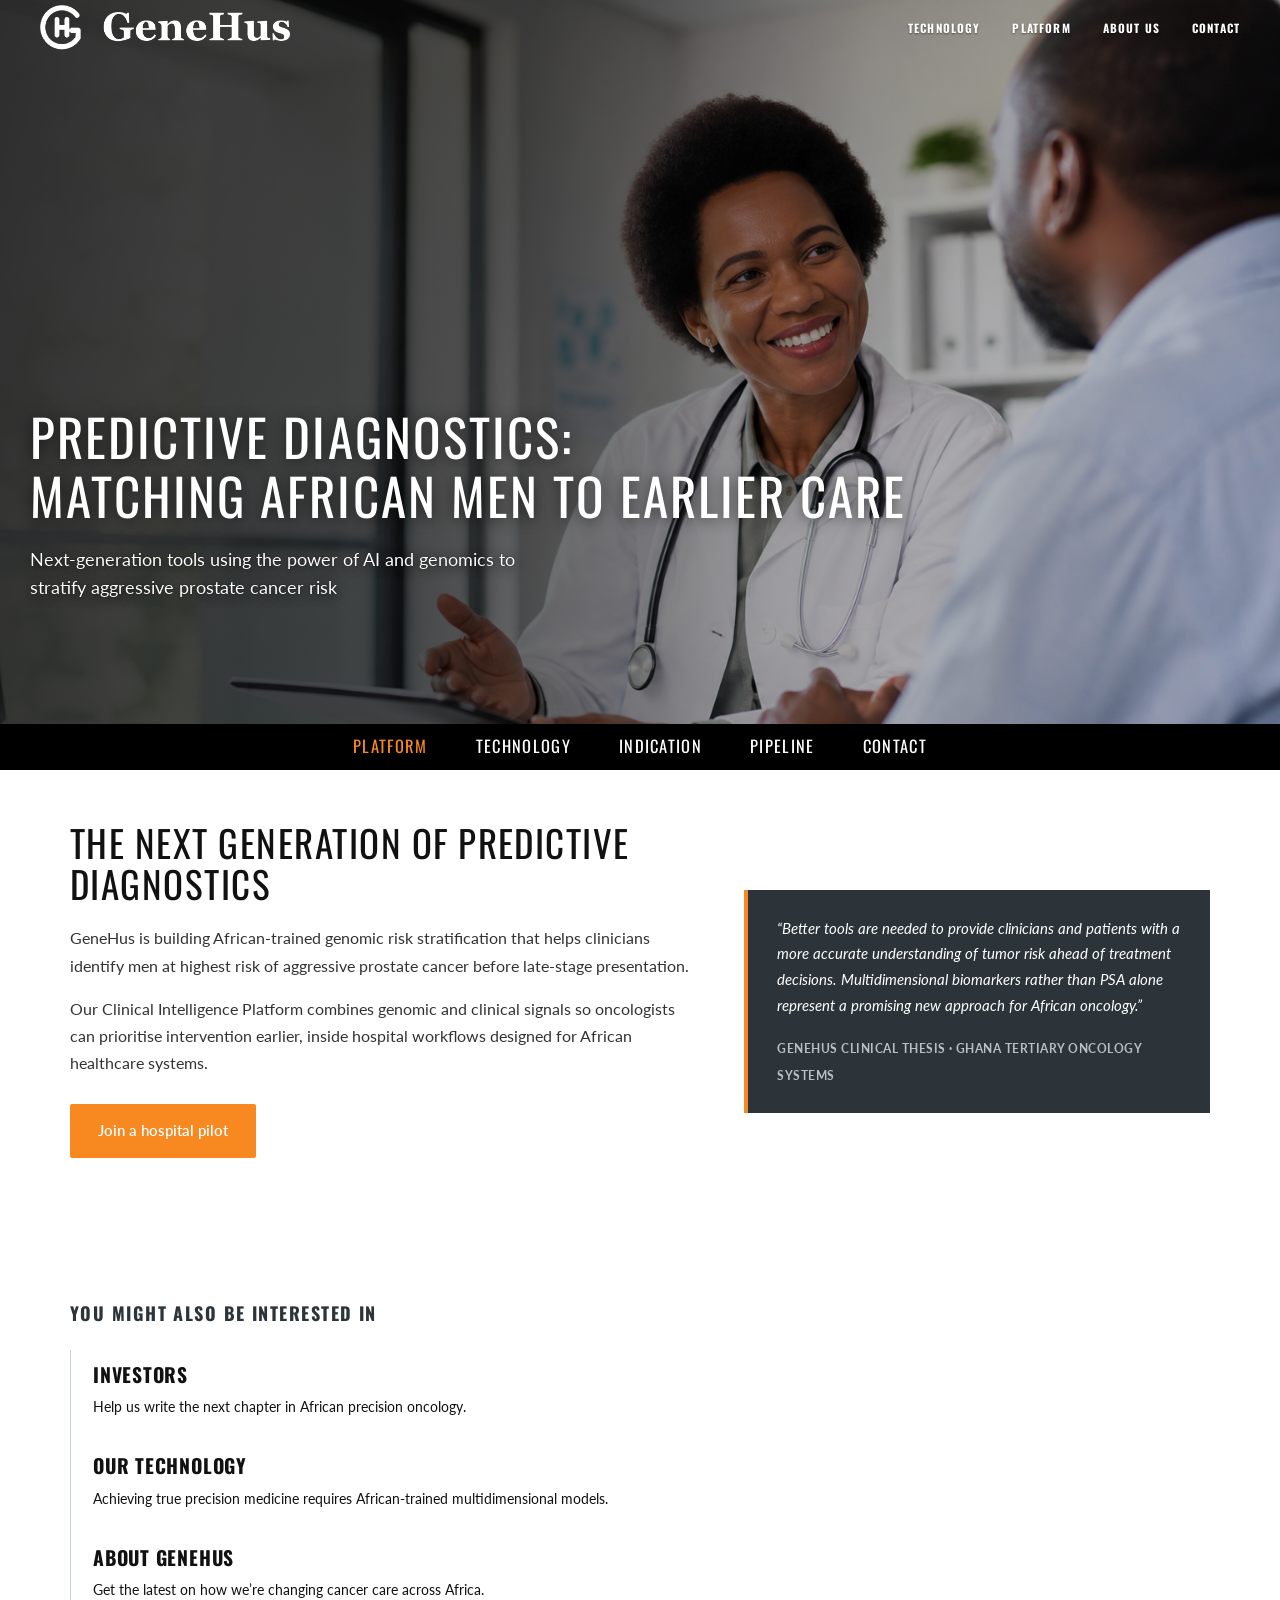
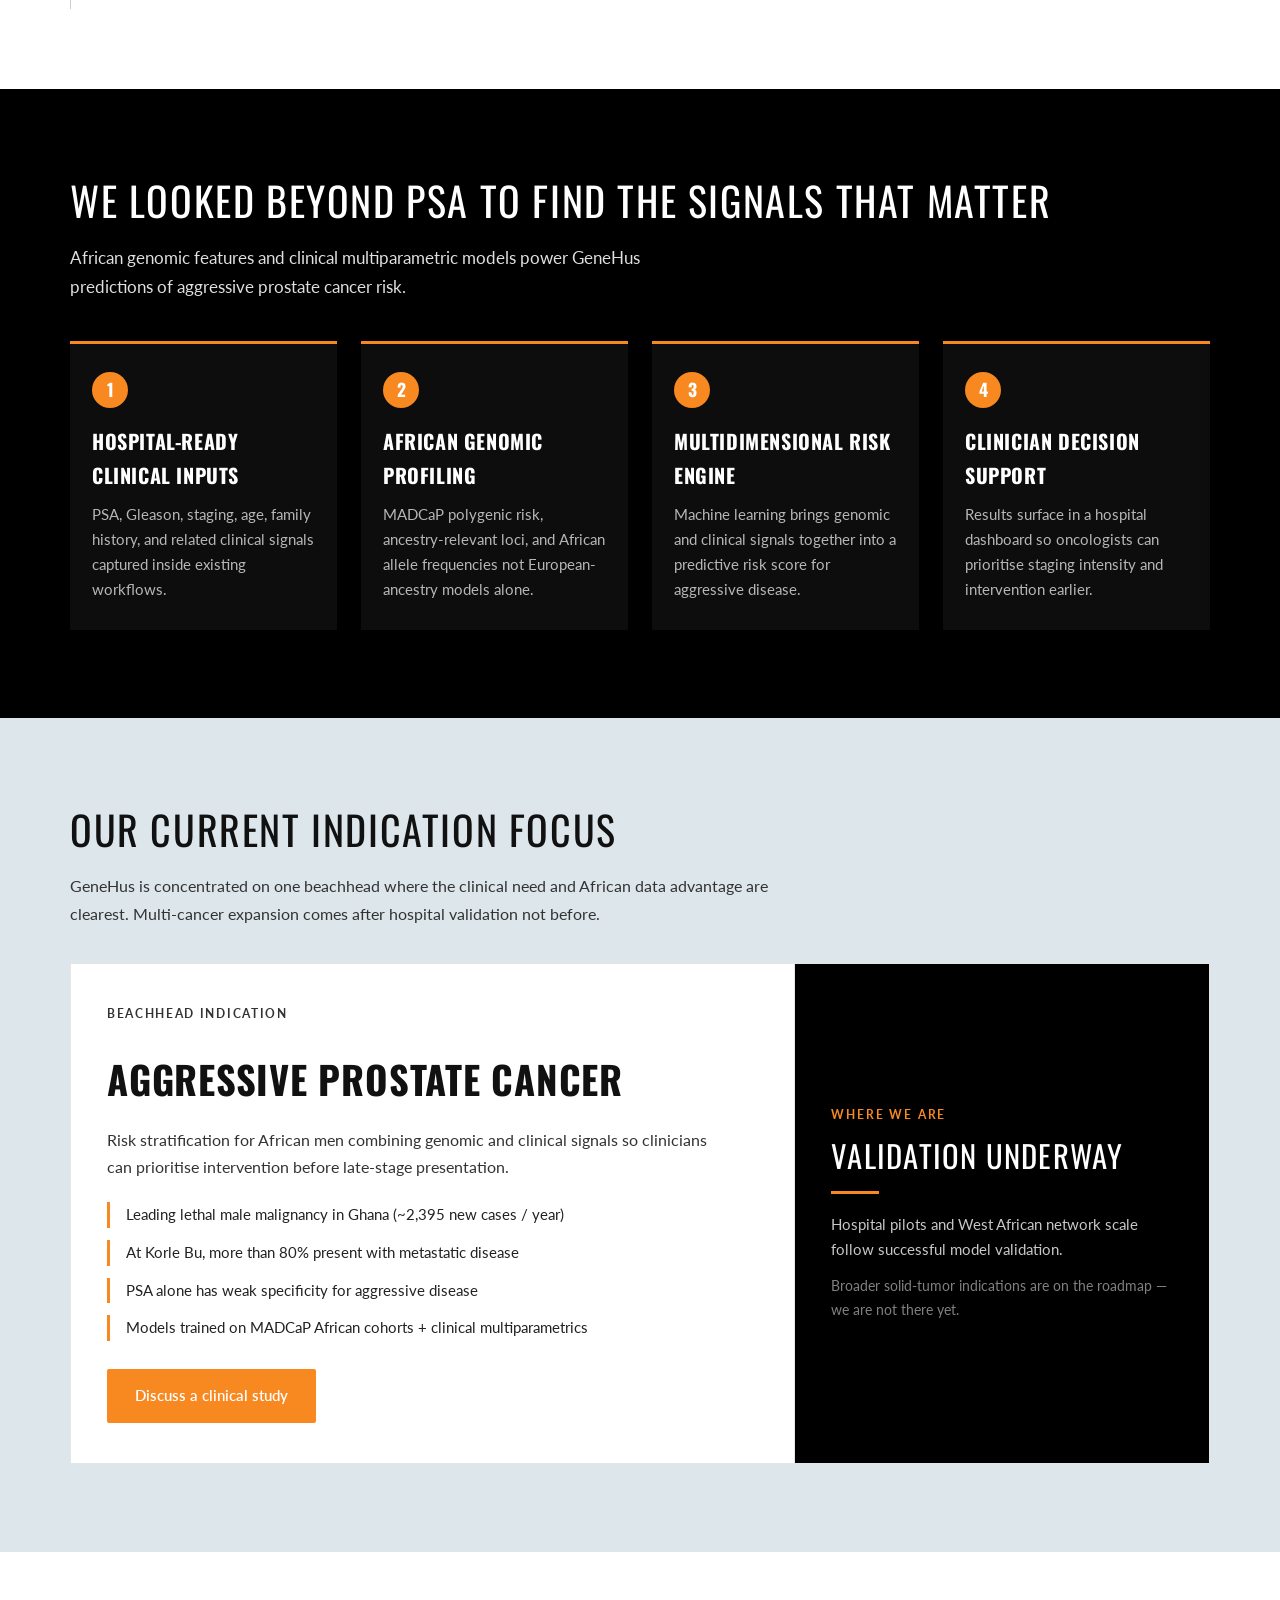
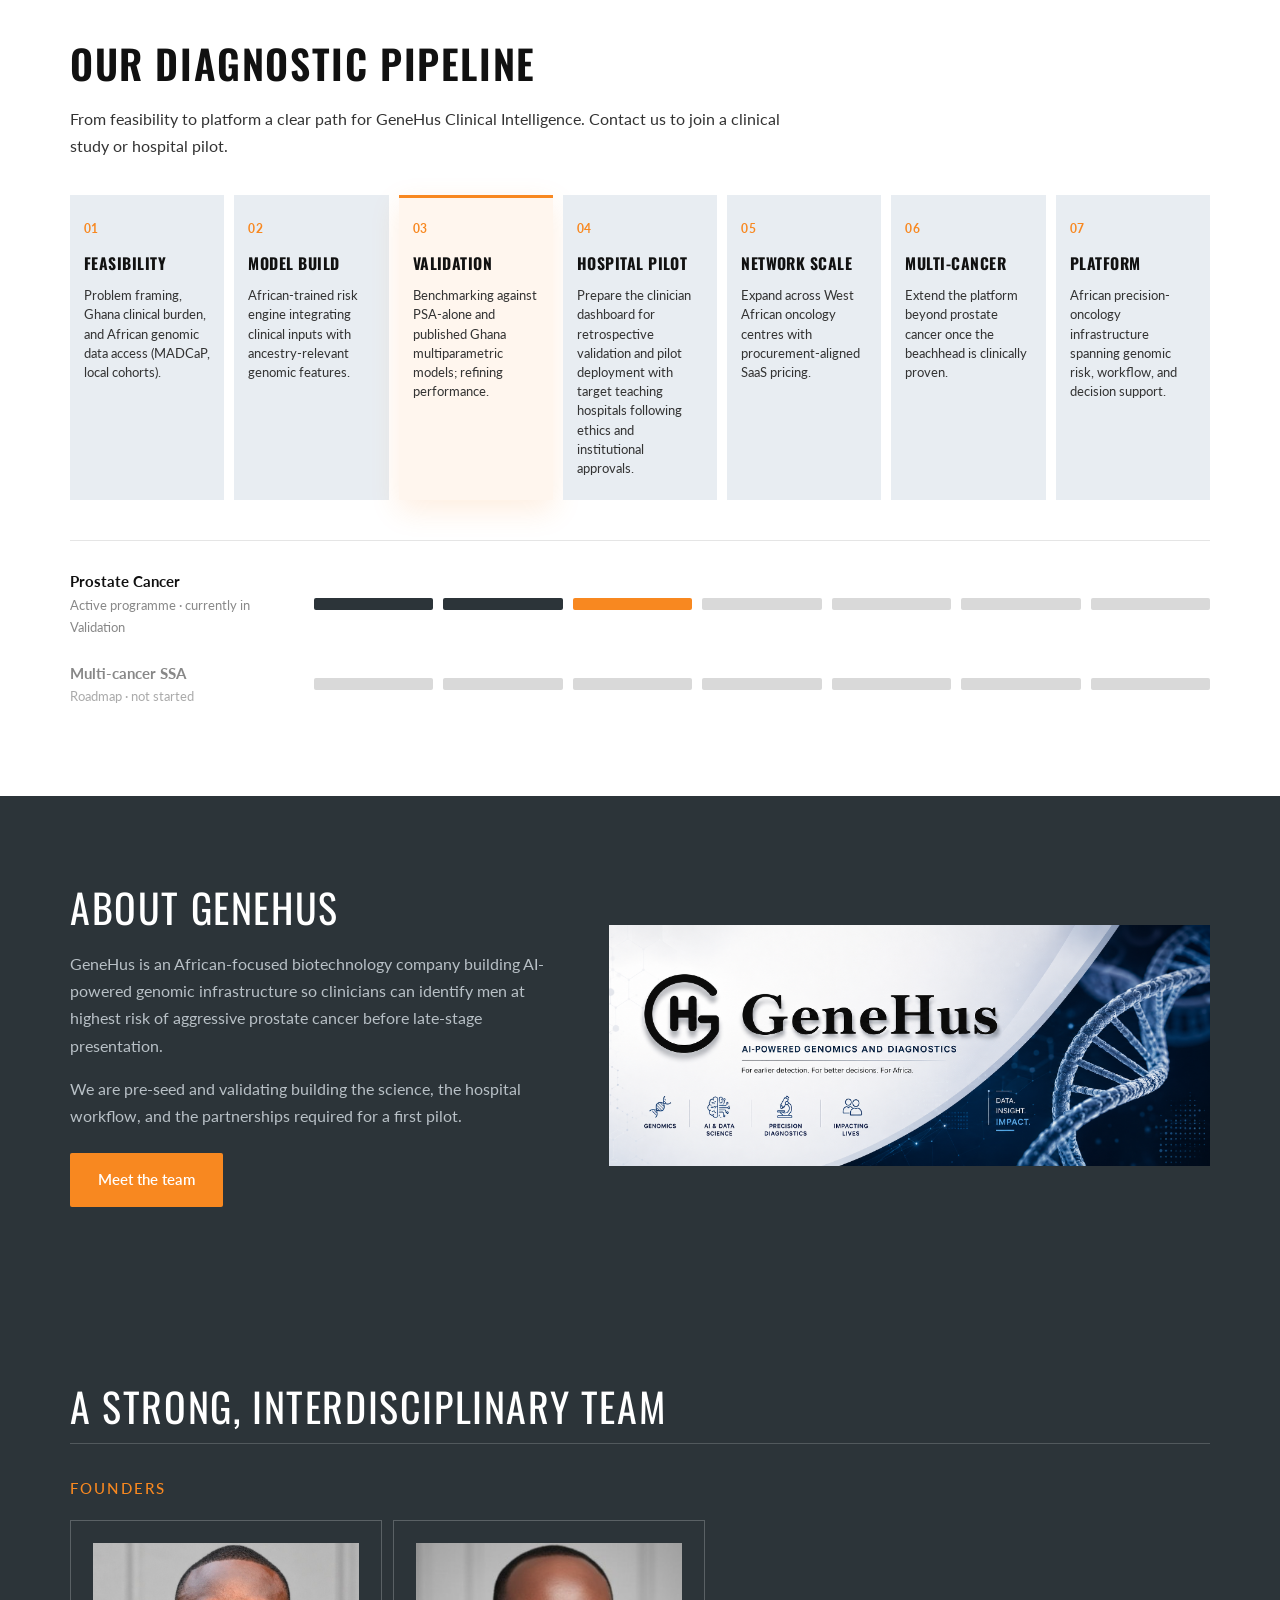
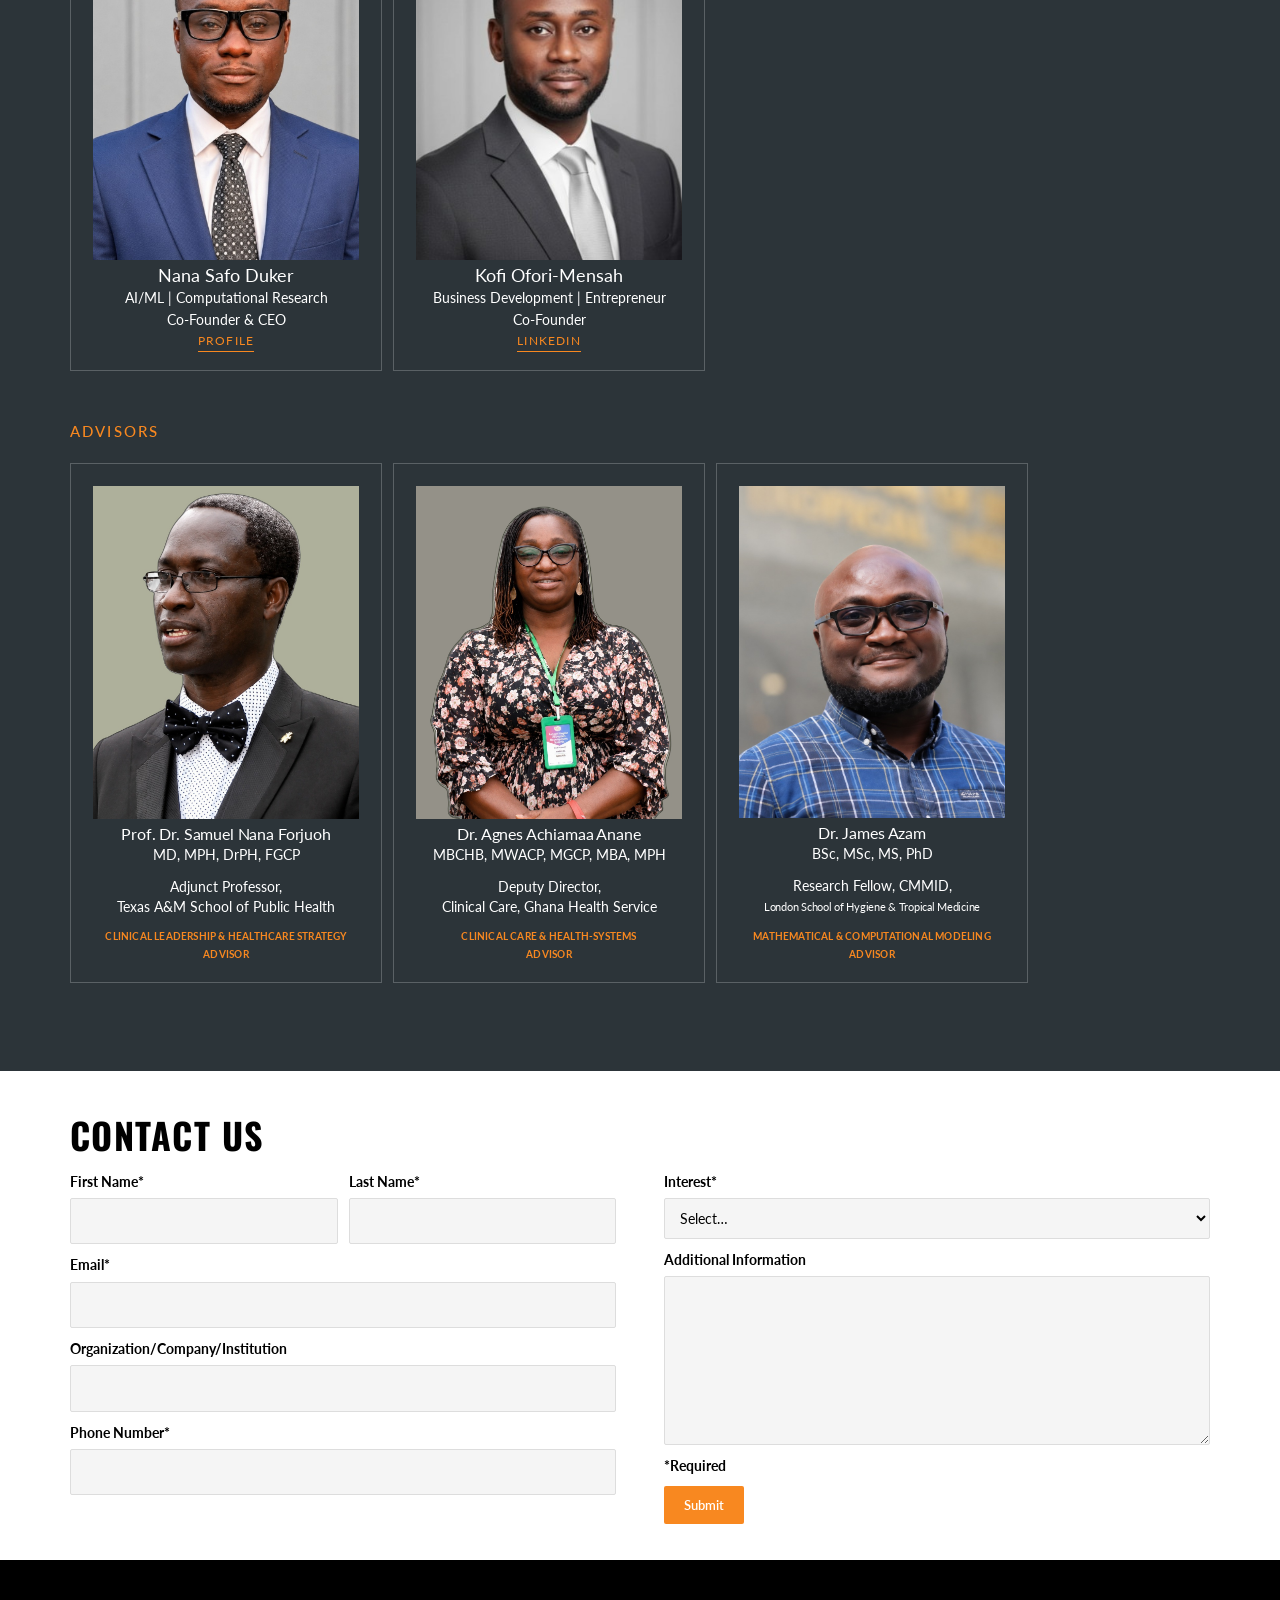
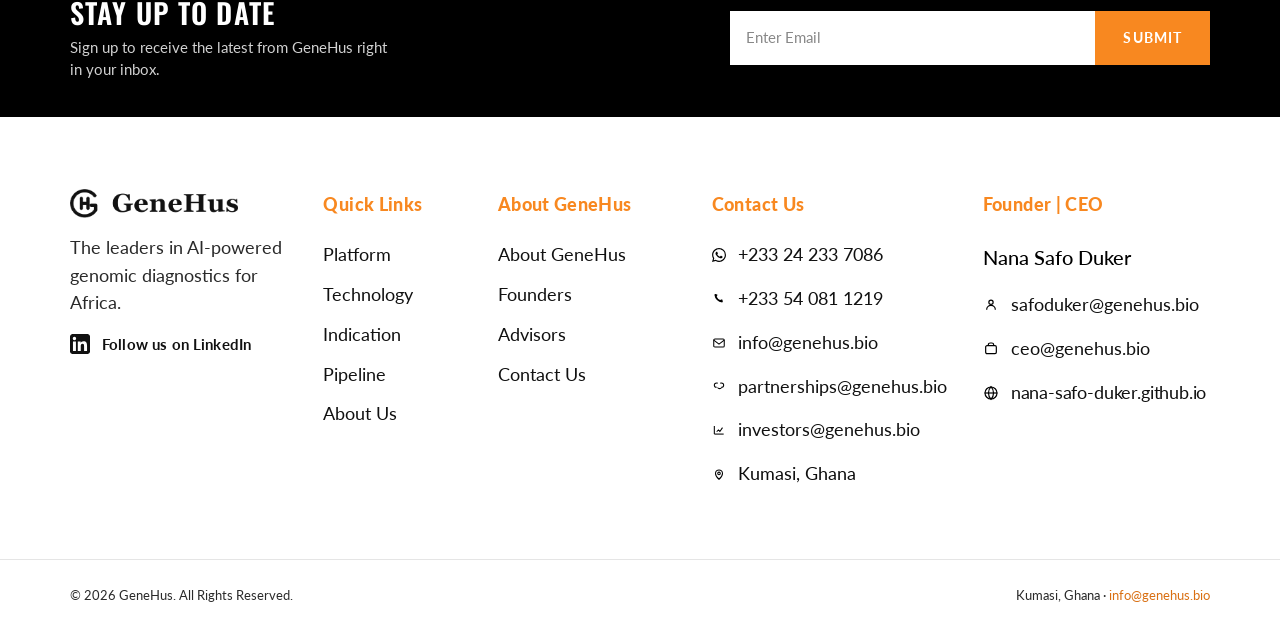
==== commit 82623402: "Keep London School of Hygiene and Tropical Medicine on one line. Co-authored-by: Cursor <cursoragent" ====
--- a/index.html
+++ b/index.html
@@ -11,7 +11,7 @@
   <link rel="preconnect" href="https://fonts.googleapis.com">
   <link rel="preconnect" href="https://fonts.gstatic.com" crossorigin>
   <link href="https://fonts.googleapis.com/css2?family=Lato:wght@300;400;700;900&family=Oswald:wght@300;400;500;600;700&display=swap" rel="stylesheet">
-  <link rel="stylesheet" href="assets/genehus.css?v=20260818card">
+  <link rel="stylesheet" href="assets/genehus.css?v=20260818oneline">
   <meta http-equiv="Cache-Control" content="no-cache">
 </head>
 <body>
@@ -297,7 +297,7 @@
           <img class="person-photo person-photo--square" src="assets/advisor-azam.jpg?v=4" alt="Dr. James Azam" width="1000" height="1000" loading="lazy" decoding="async">
           <h3>Dr. James Azam</h3>
           <p class="advisor-creds">BSc, MSc, MS, PhD</p>
-          <p class="person-meta">Research Fellow, CMMID,<br>London School of Hygiene &amp; Tropical Medicine</p>
+          <p class="person-meta">Research Fellow, CMMID,<br><span class="person-meta-oneline">London School of Hygiene &amp; Tropical Medicine</span></p>
           <p class="person-role person-role--stack">Mathematical &amp; Computational Modeling<br><strong>Advisor</strong></p>
         </article>
         <!-- Dr. Samson Pandam Salifu — restore when ready
--- a/assets/genehus.css
+++ b/assets/genehus.css
@@ -1102,6 +1102,14 @@
   padding: 0 2px;
 }
 
+.advisor-card--filled .person-meta-oneline {
+  display: inline-block;
+  white-space: nowrap;
+  font-size: 0.68rem;
+  letter-spacing: -0.025em;
+  max-width: 100%;
+}
+
 .advisor-card--filled .person-role {
   margin: 0;
   font-size: 0.64rem;
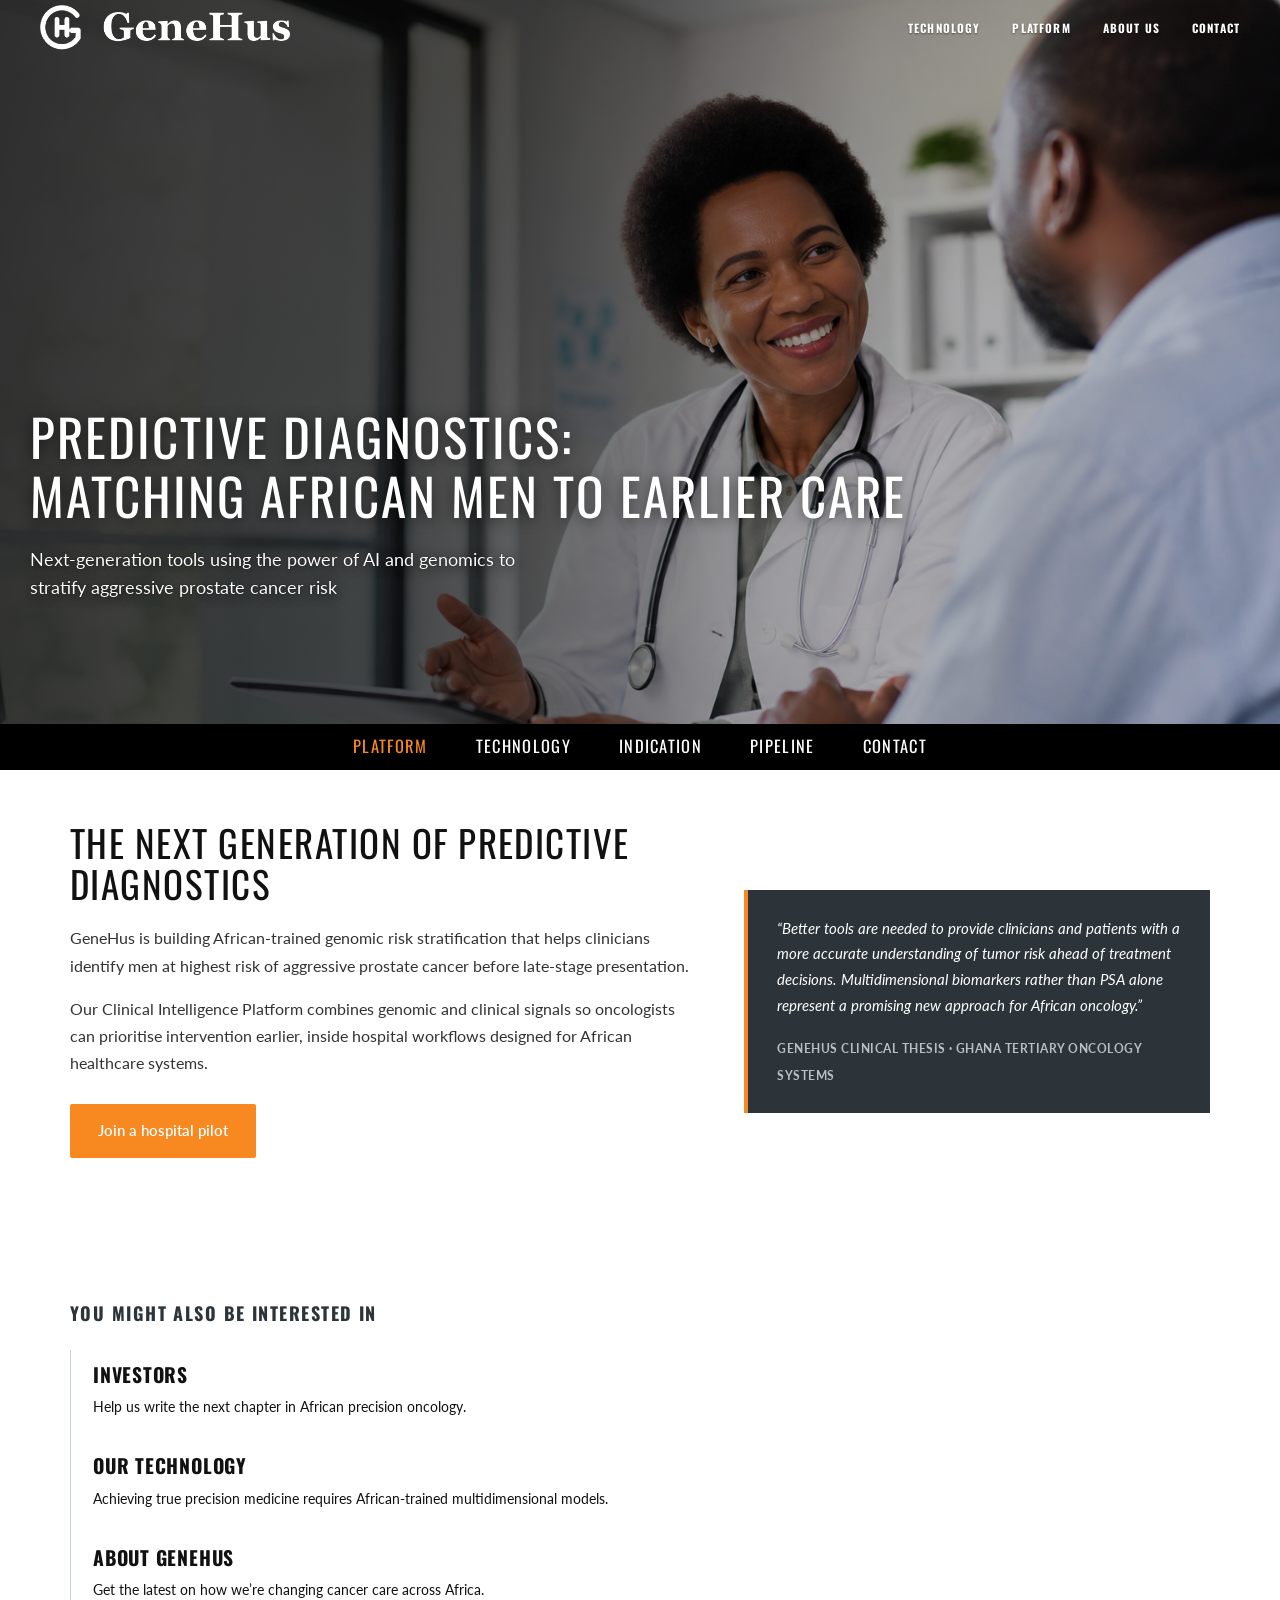
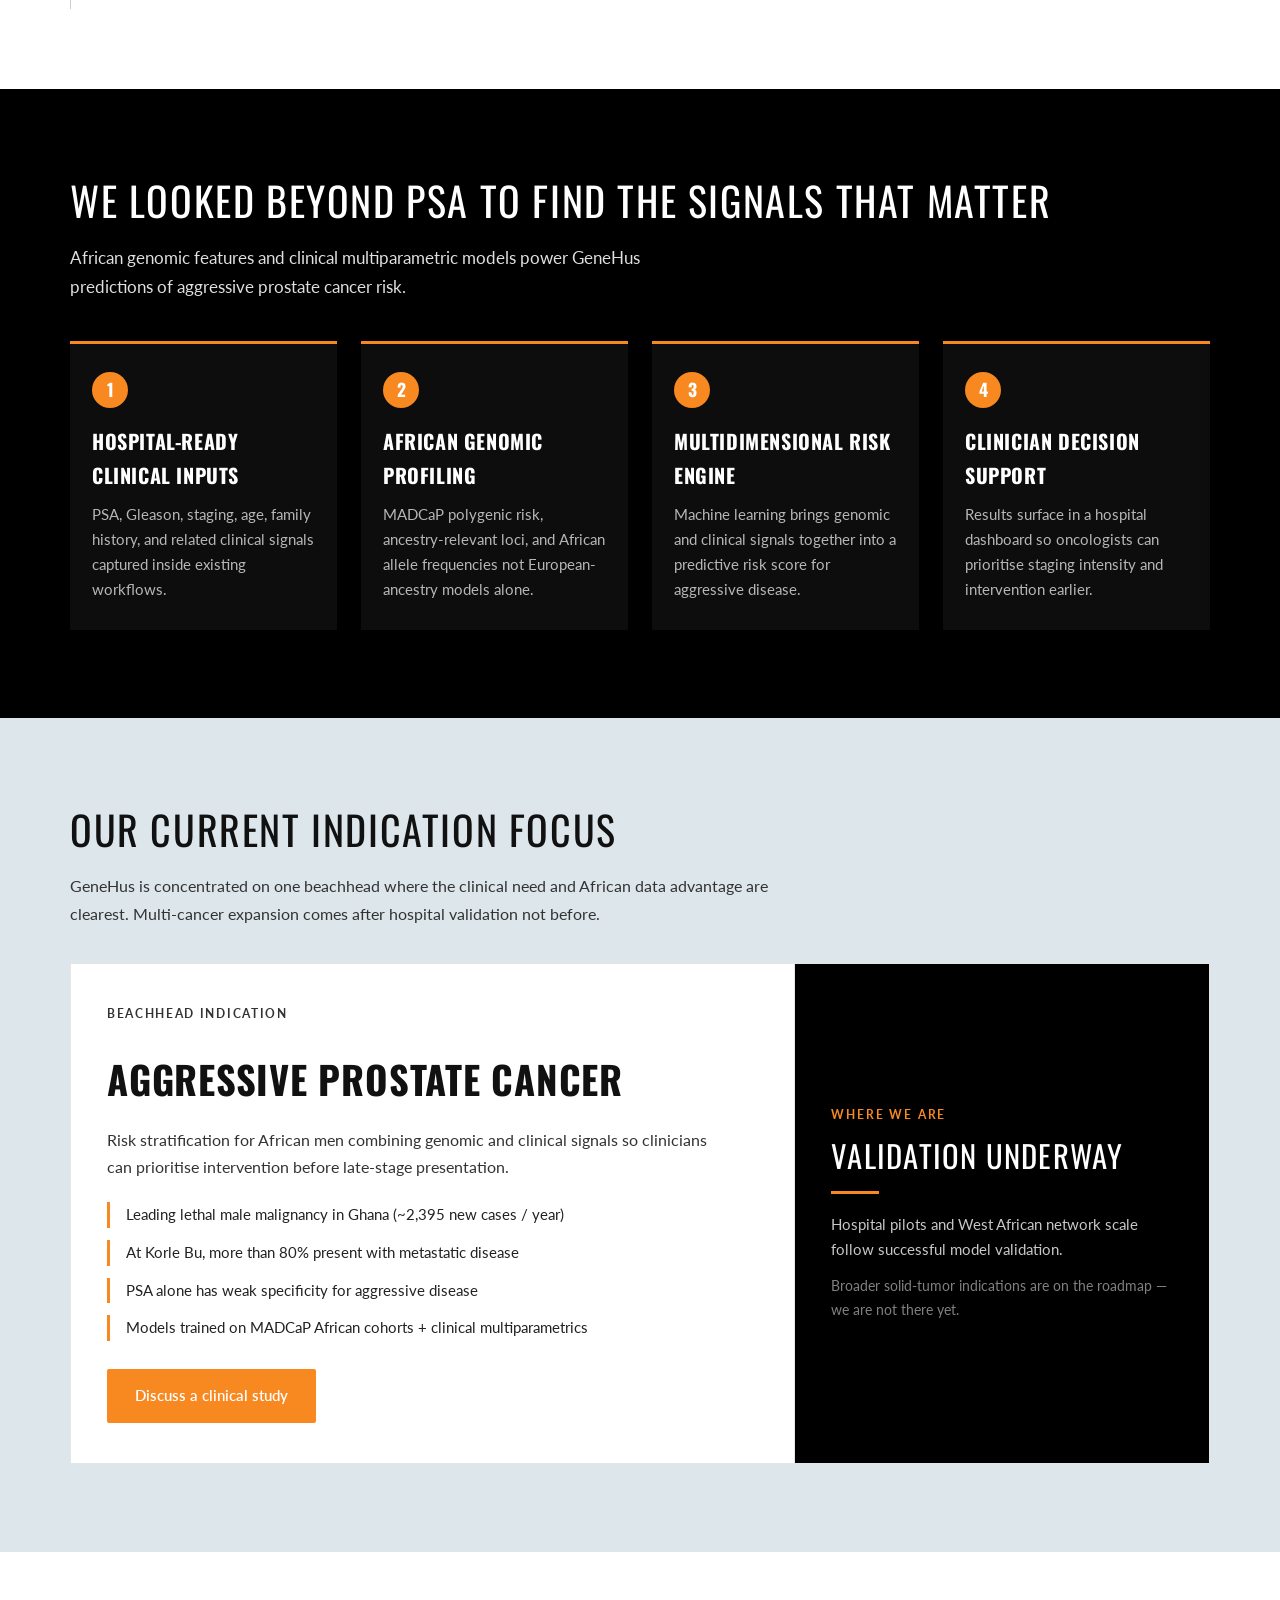
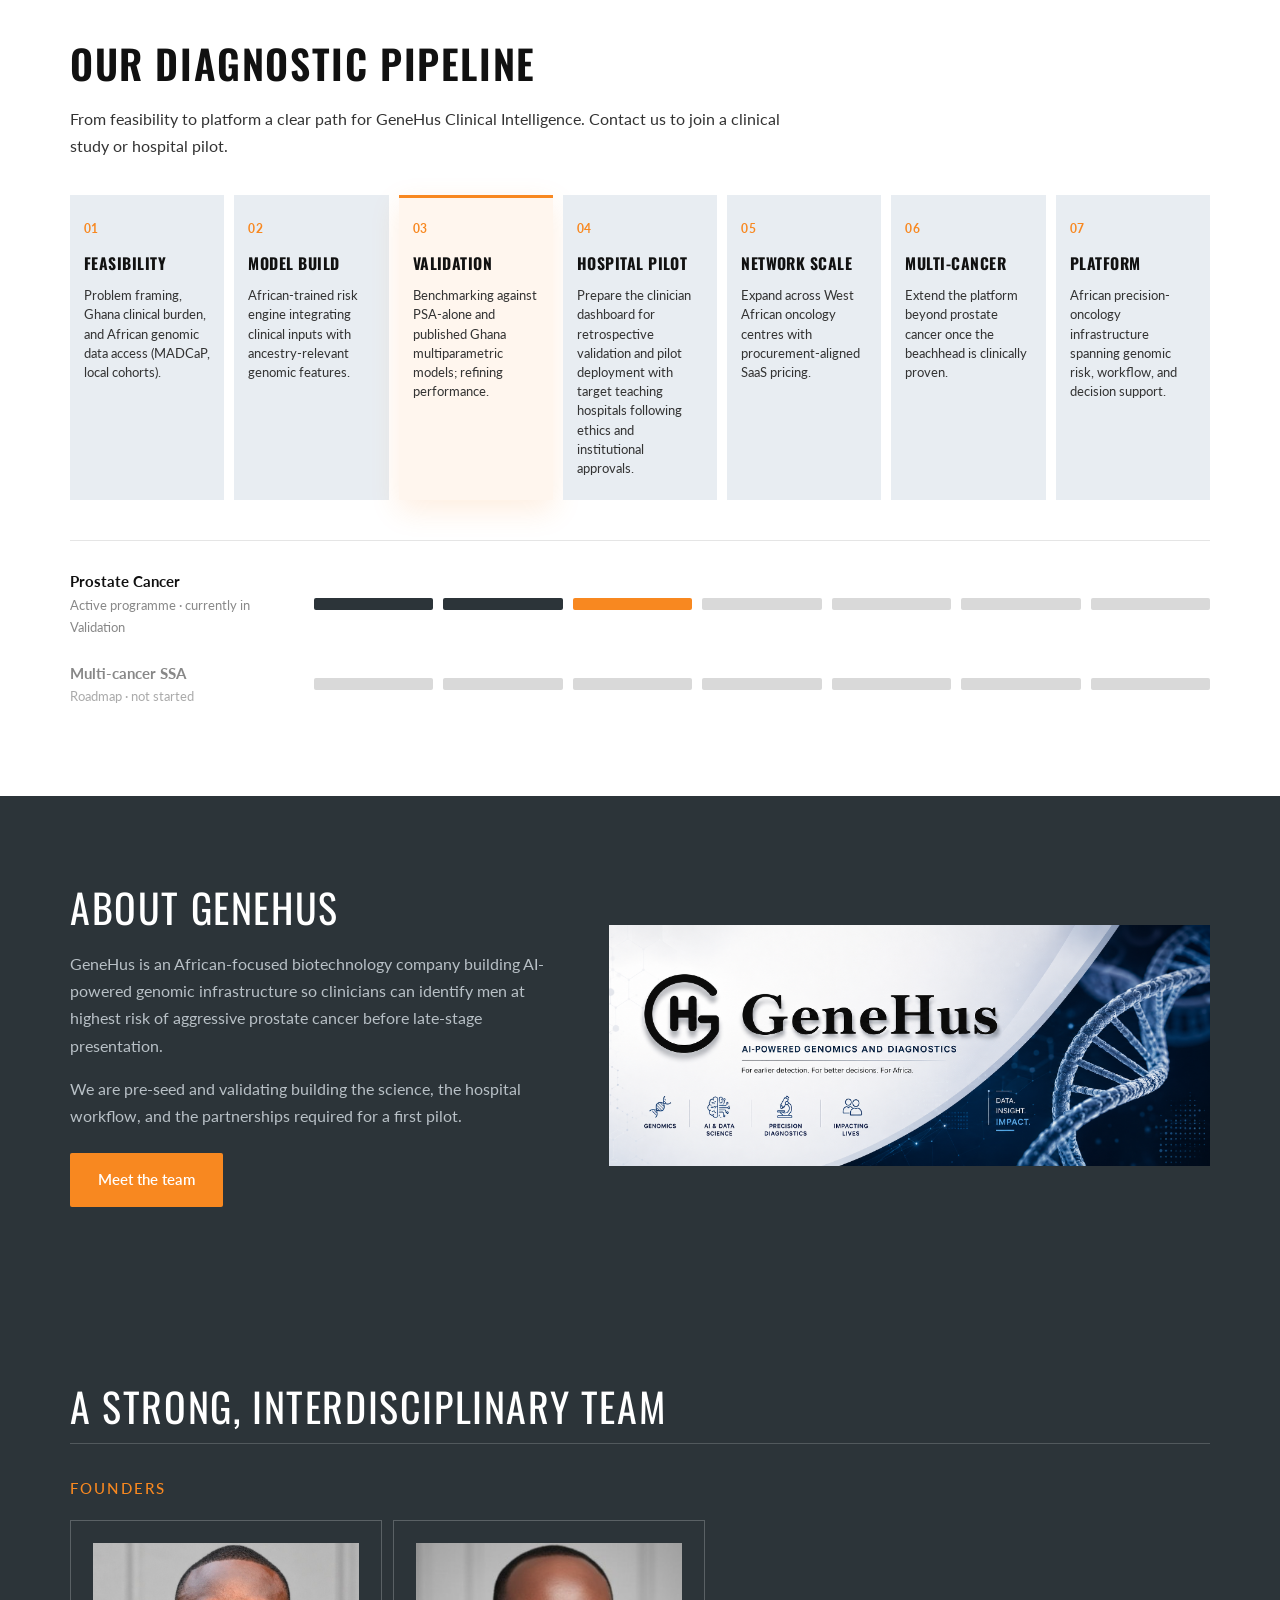
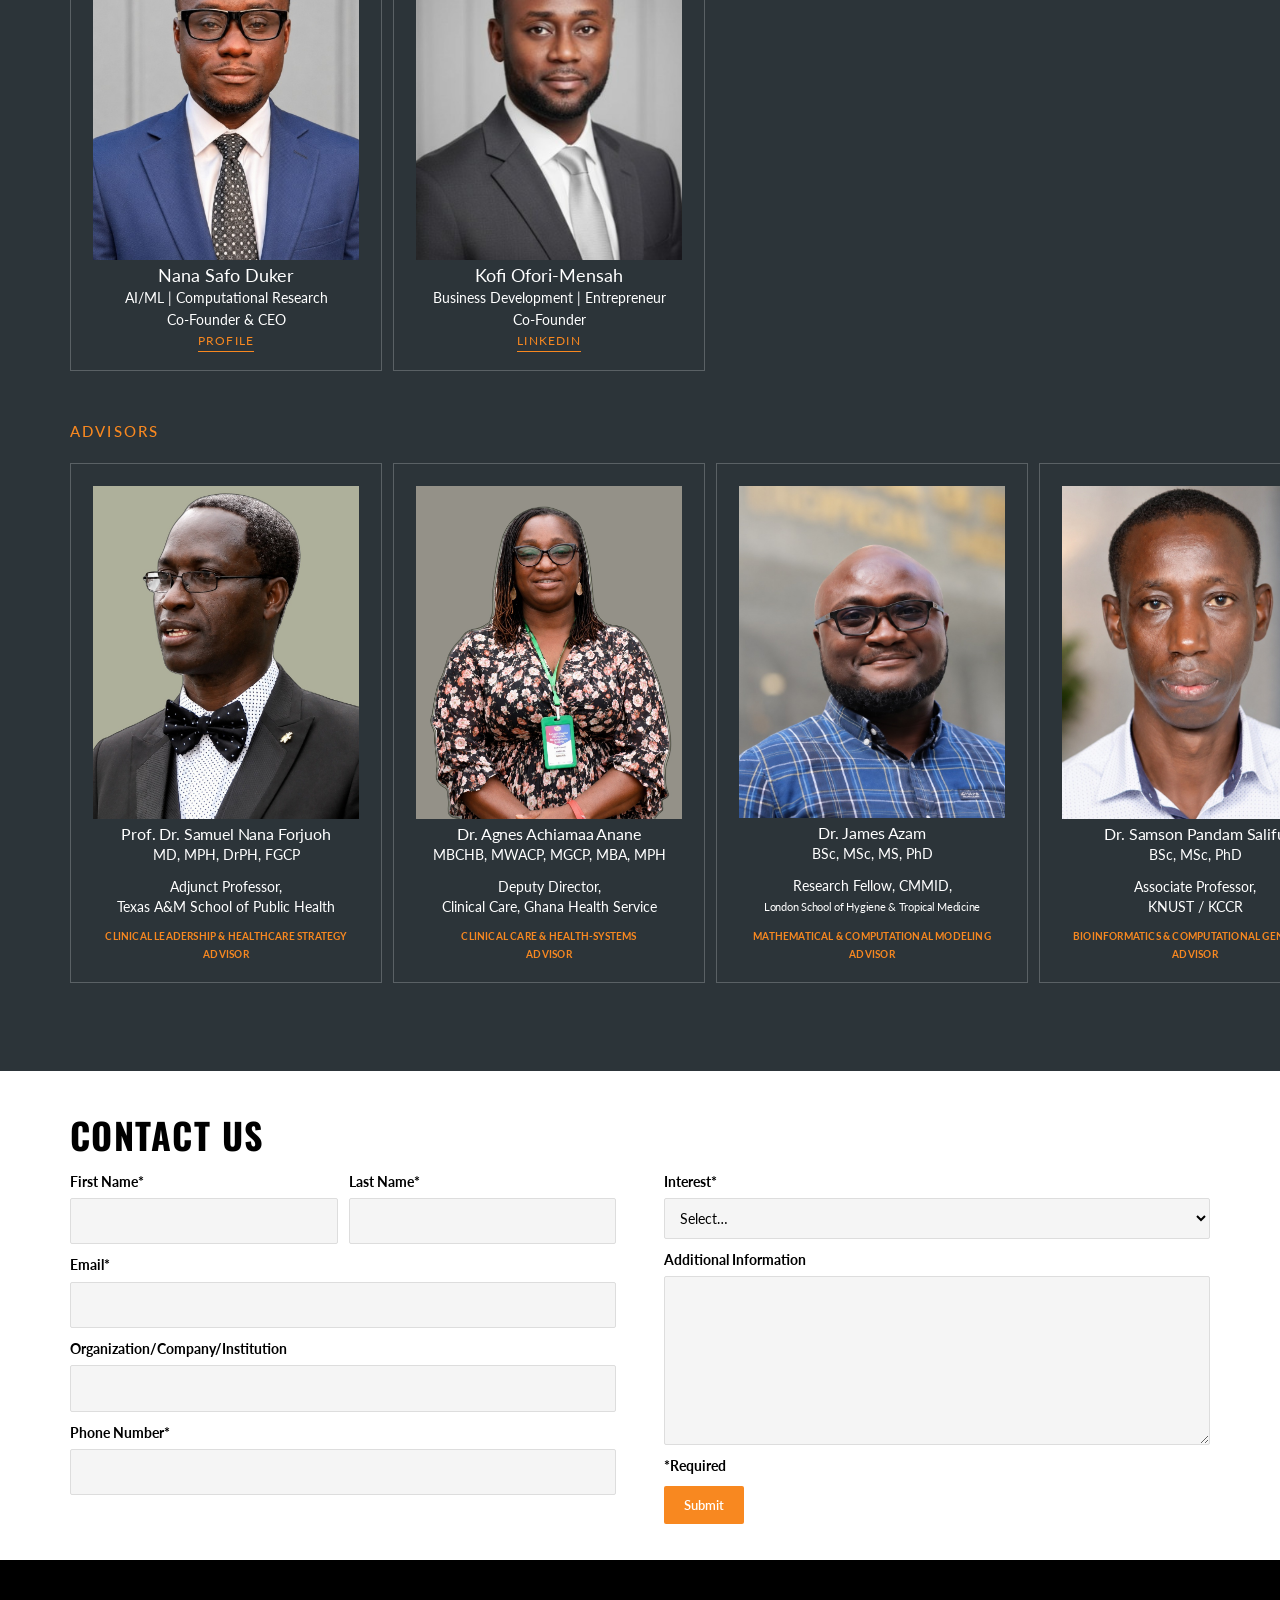
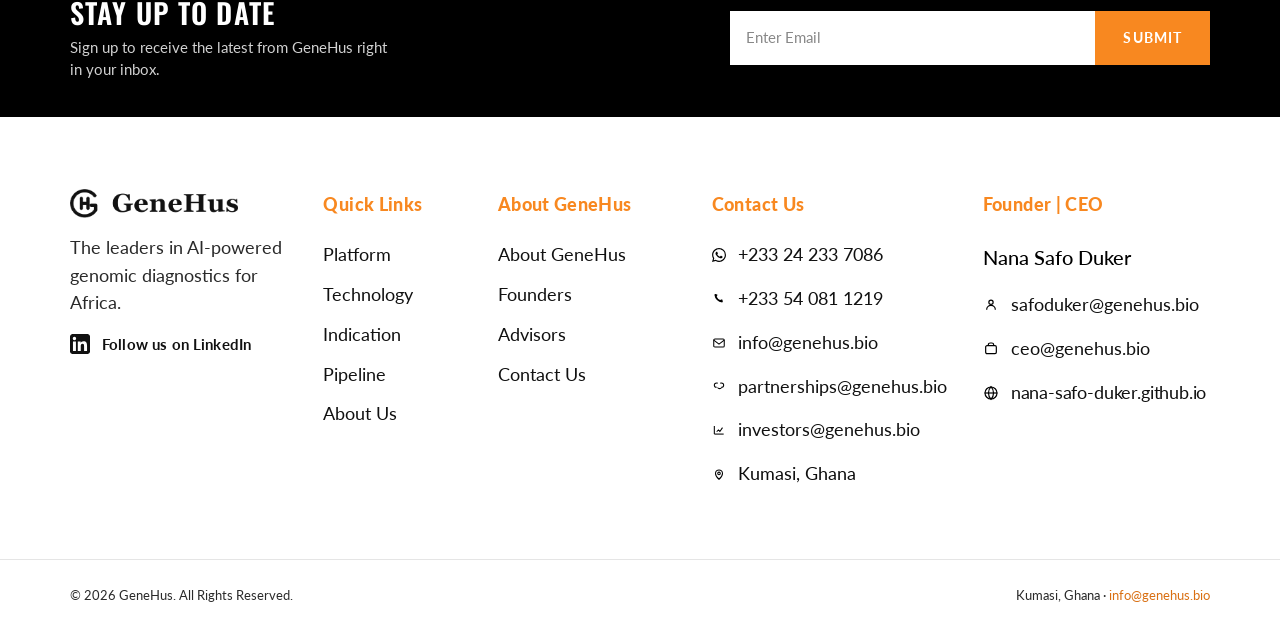
==== commit 2d079714: "Restore Salifu advisor card with Associate Professor, KNUST / KCCR. Co-authored-by: Cursor <cursorag" ====
--- a/index.html
+++ b/index.html
@@ -11,7 +11,7 @@
   <link rel="preconnect" href="https://fonts.googleapis.com">
   <link rel="preconnect" href="https://fonts.gstatic.com" crossorigin>
   <link href="https://fonts.googleapis.com/css2?family=Lato:wght@300;400;700;900&family=Oswald:wght@300;400;500;600;700&display=swap" rel="stylesheet">
-  <link rel="stylesheet" href="assets/genehus.css?v=20260818oneline">
+  <link rel="stylesheet" href="assets/genehus.css?v=20260818salifu">
   <meta http-equiv="Cache-Control" content="no-cache">
 </head>
 <body>
@@ -300,15 +300,13 @@
           <p class="person-meta">Research Fellow, CMMID,<br><span class="person-meta-oneline">London School of Hygiene &amp; Tropical Medicine</span></p>
           <p class="person-role person-role--stack">Mathematical &amp; Computational Modeling<br><strong>Advisor</strong></p>
         </article>
-        <!-- Dr. Samson Pandam Salifu — restore when ready
         <article class="advisor-card advisor-card--filled">
           <img class="person-photo" src="assets/advisor-salifu.jpg?v=6" alt="Dr. Samson Pandam Salifu" width="880" height="1050" loading="lazy" decoding="async">
           <h3>Dr. Samson Pandam Salifu</h3>
           <p class="advisor-creds">BSc, MSc, PhD</p>
-          <p class="person-meta">Professor, KNUST / KCCR</p>
+          <p class="person-meta">Associate Professor,<br>KNUST / KCCR</p>
           <p class="person-role person-role--stack">Bioinformatics &amp; Computational Genomics<br><strong>Advisor</strong></p>
         </article>
-        -->
       </div>
     </div>
   </section>
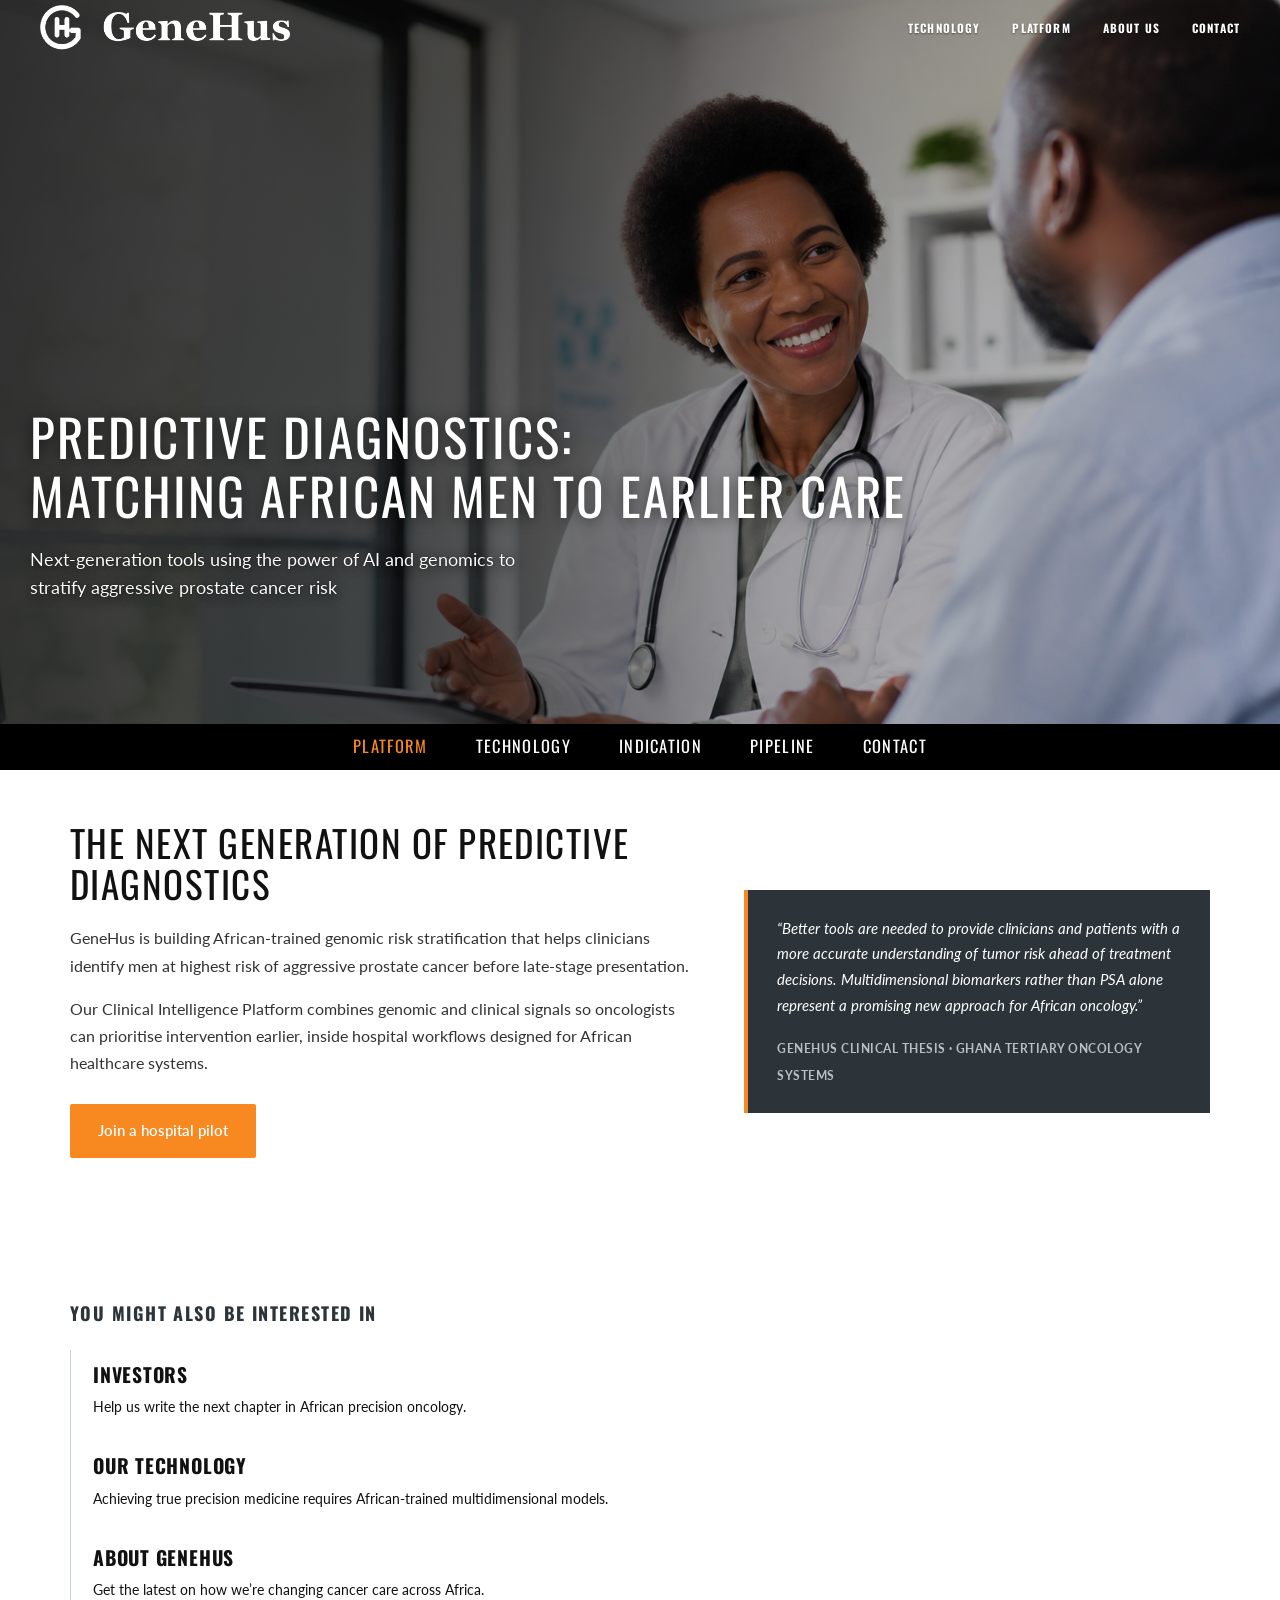
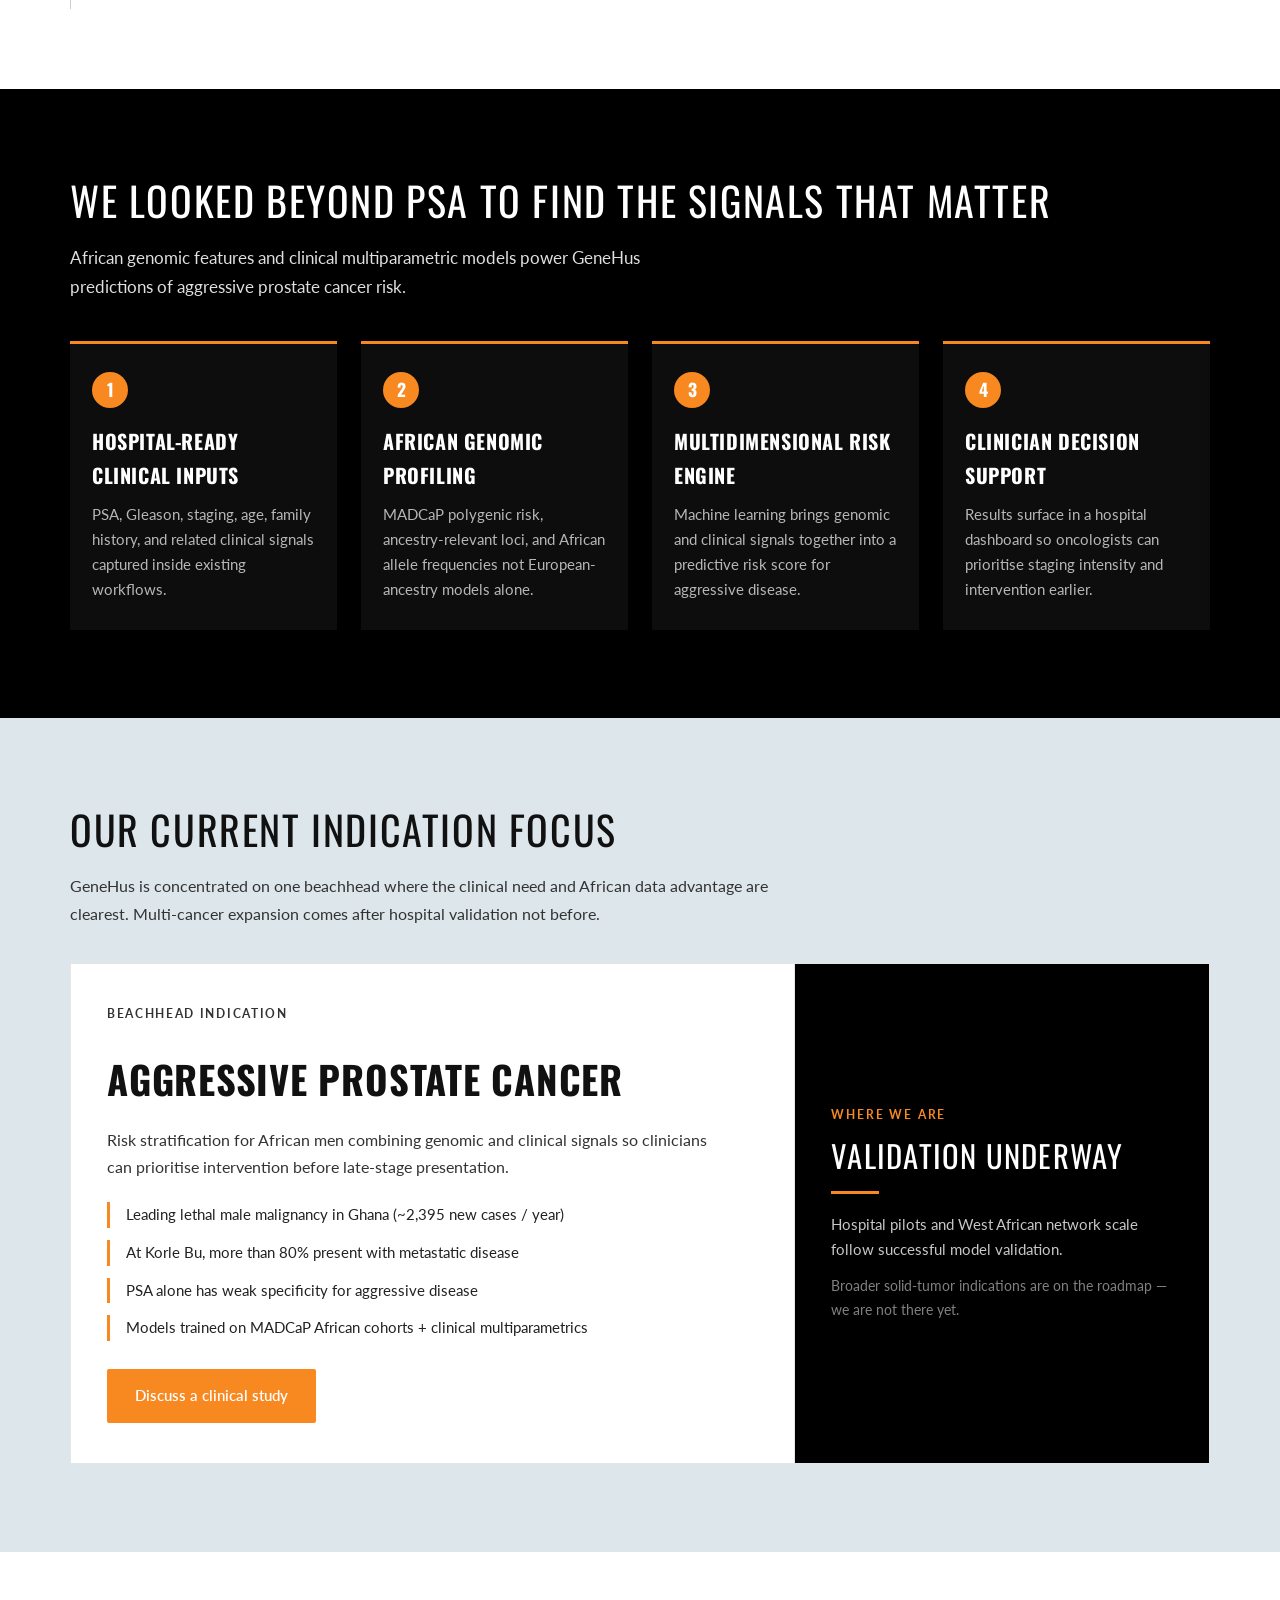
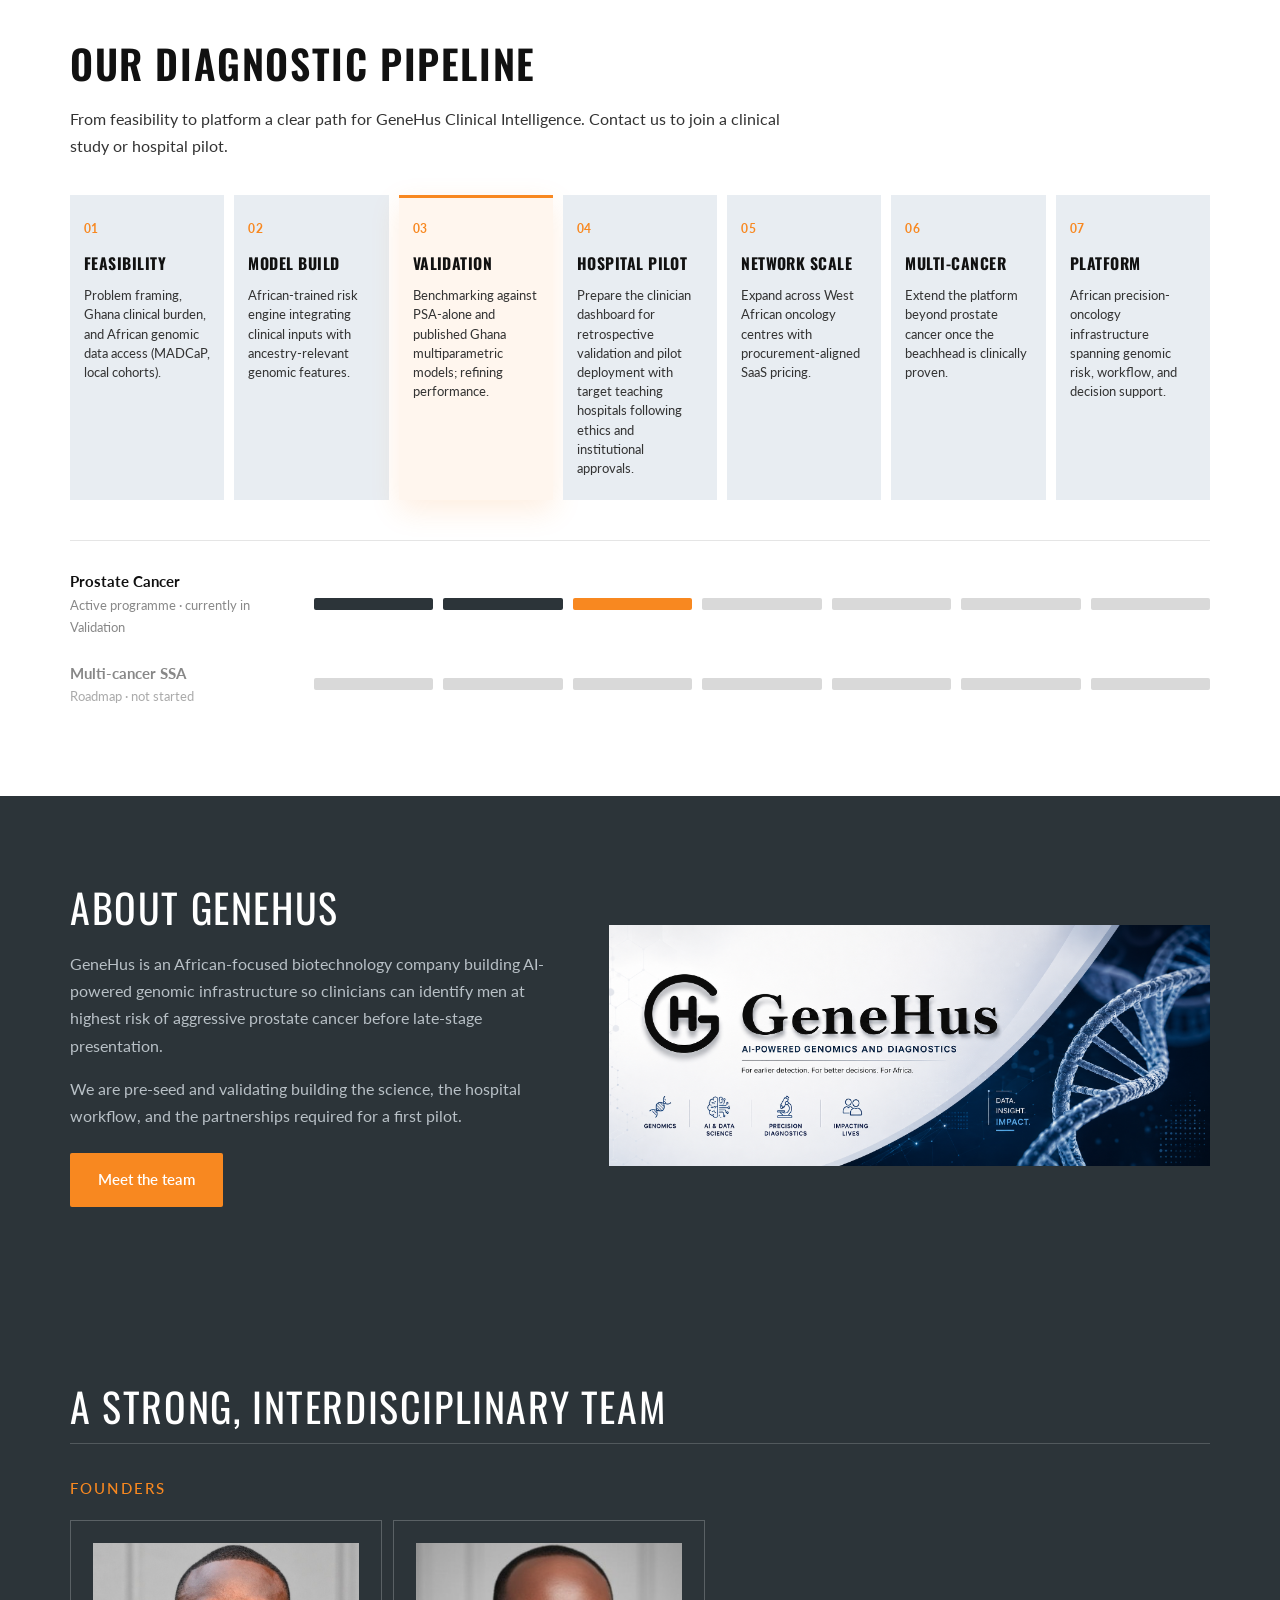
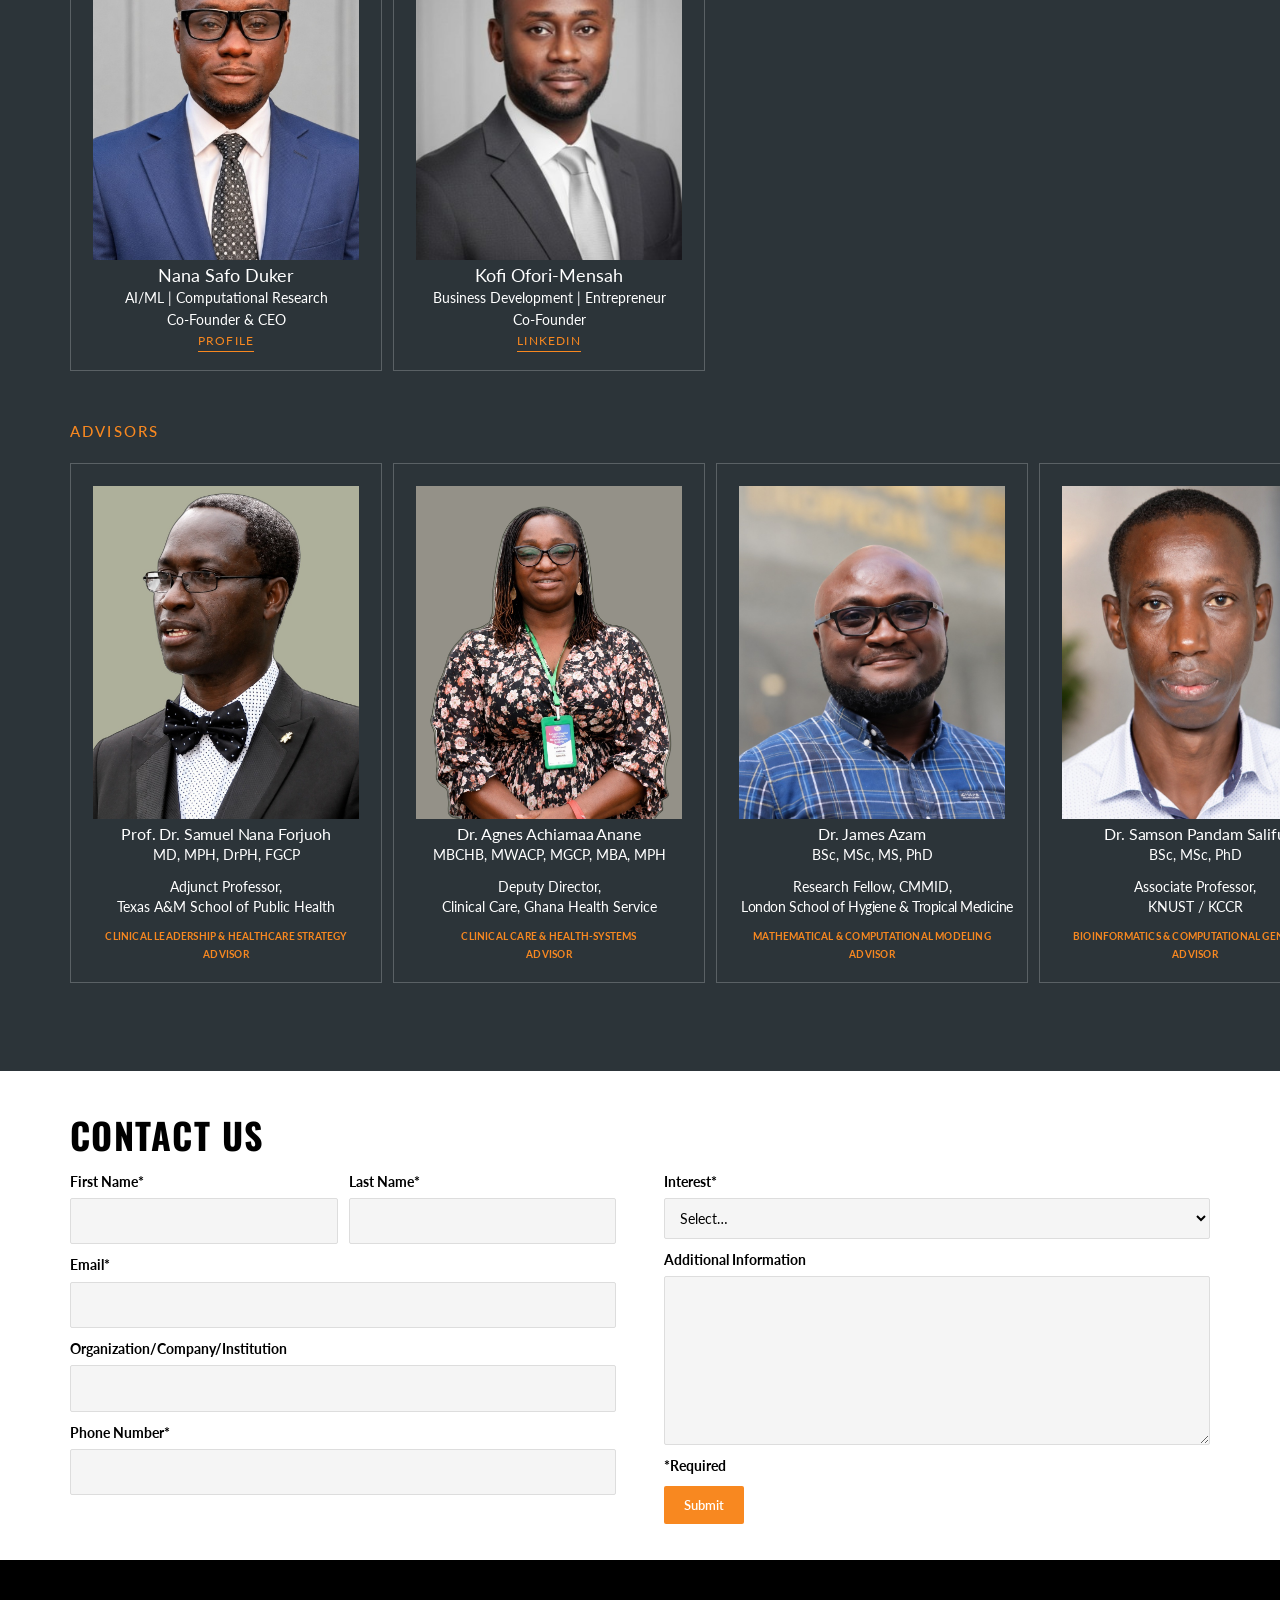
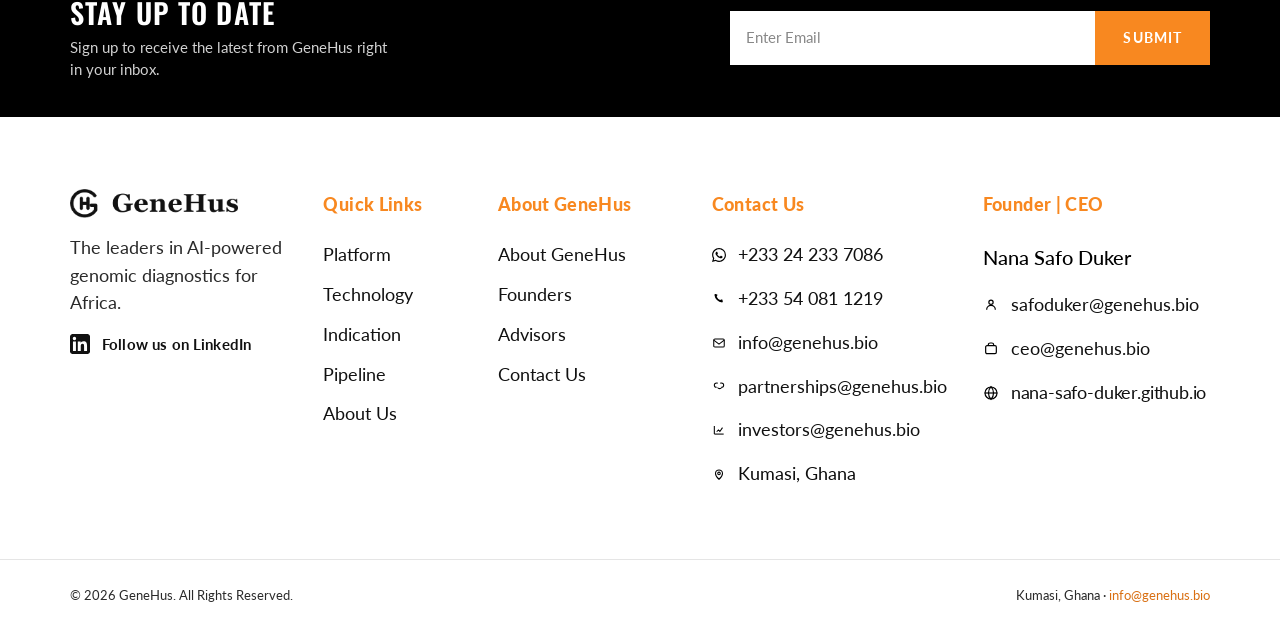
==== commit a422ccf3: "Match LSHTM affiliation size to the other advisor cards. Co-authored-by: Cursor <cursoragent@cursor." ====
--- a/index.html
+++ b/index.html
@@ -11,7 +11,7 @@
   <link rel="preconnect" href="https://fonts.googleapis.com">
   <link rel="preconnect" href="https://fonts.gstatic.com" crossorigin>
   <link href="https://fonts.googleapis.com/css2?family=Lato:wght@300;400;700;900&family=Oswald:wght@300;400;500;600;700&display=swap" rel="stylesheet">
-  <link rel="stylesheet" href="assets/genehus.css?v=20260818salifu">
+  <link rel="stylesheet" href="assets/genehus.css?v=20260818lshtm">
   <meta http-equiv="Cache-Control" content="no-cache">
 </head>
 <body>
--- a/assets/genehus.css
+++ b/assets/genehus.css
@@ -1105,8 +1105,8 @@
 .advisor-card--filled .person-meta-oneline {
   display: inline-block;
   white-space: nowrap;
-  font-size: 0.68rem;
-  letter-spacing: -0.025em;
+  font-size: 0.85rem;
+  letter-spacing: -0.03em;
   max-width: 100%;
 }
 
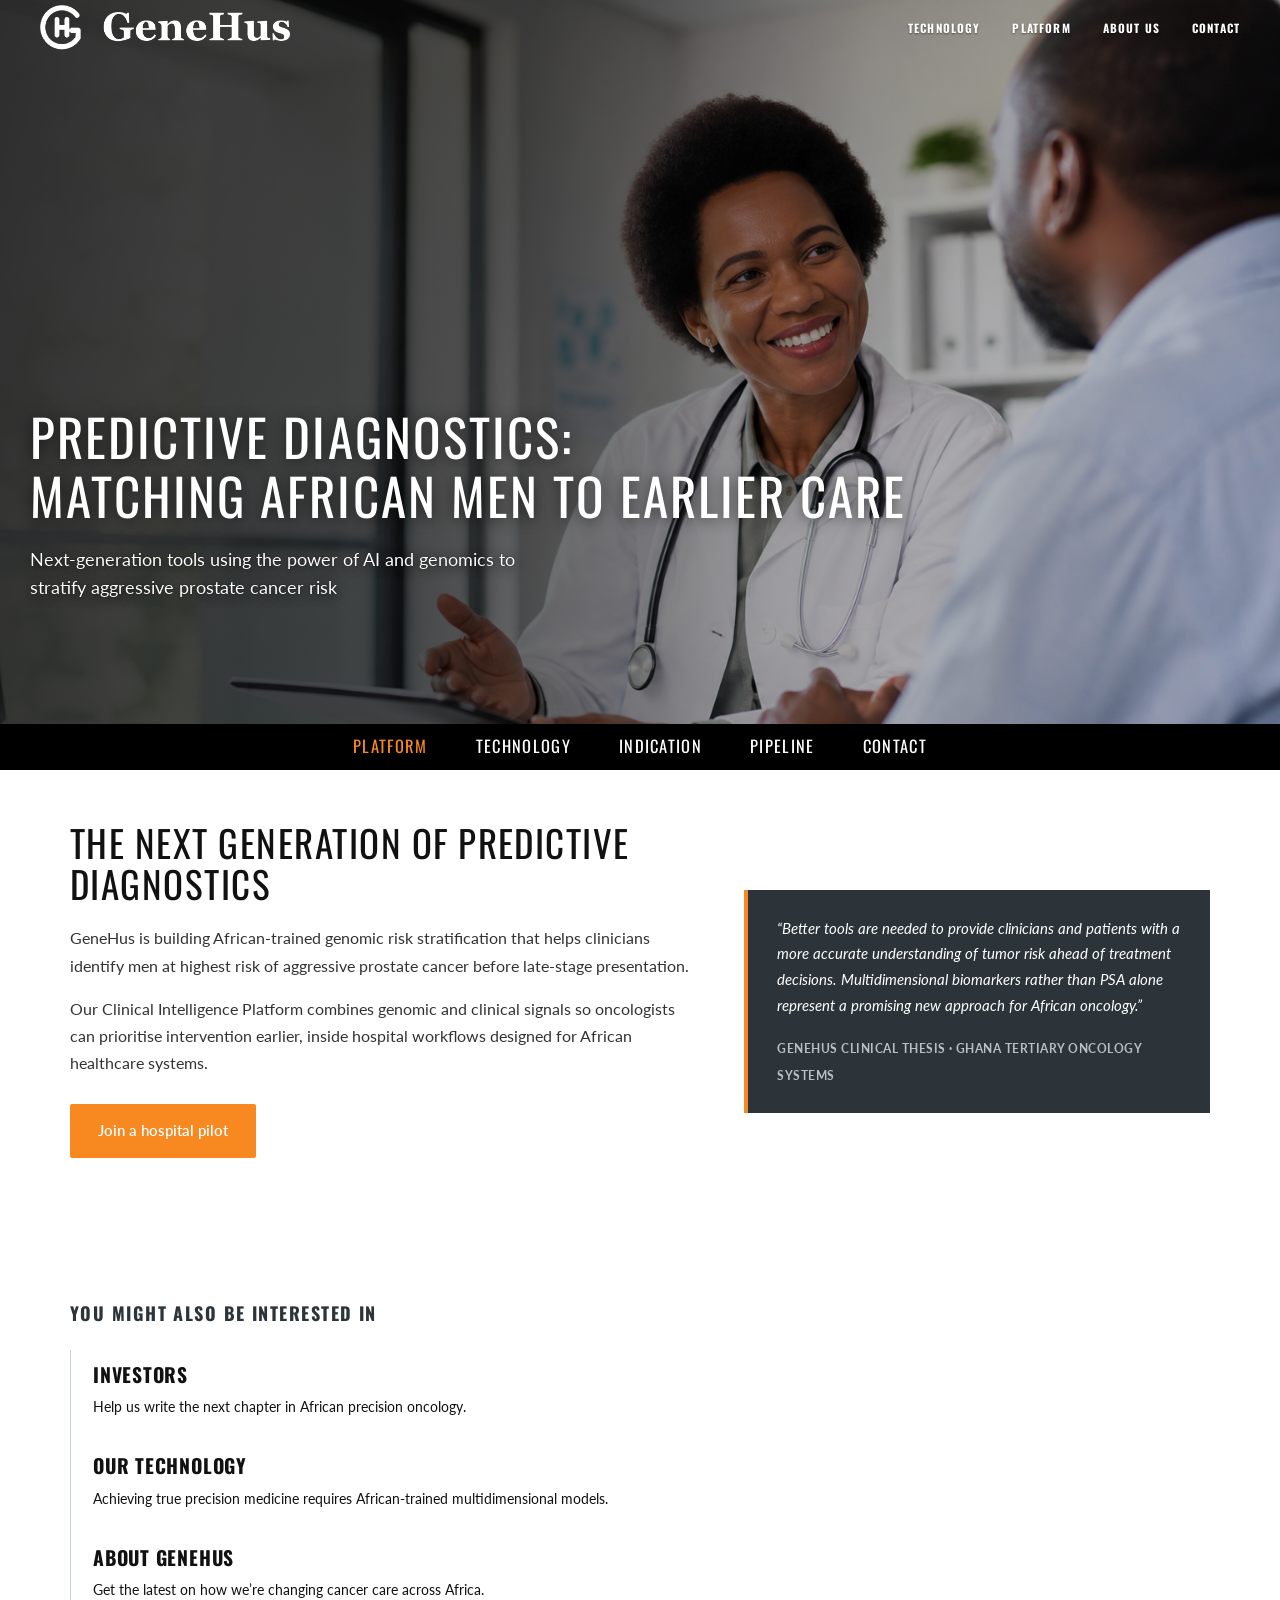
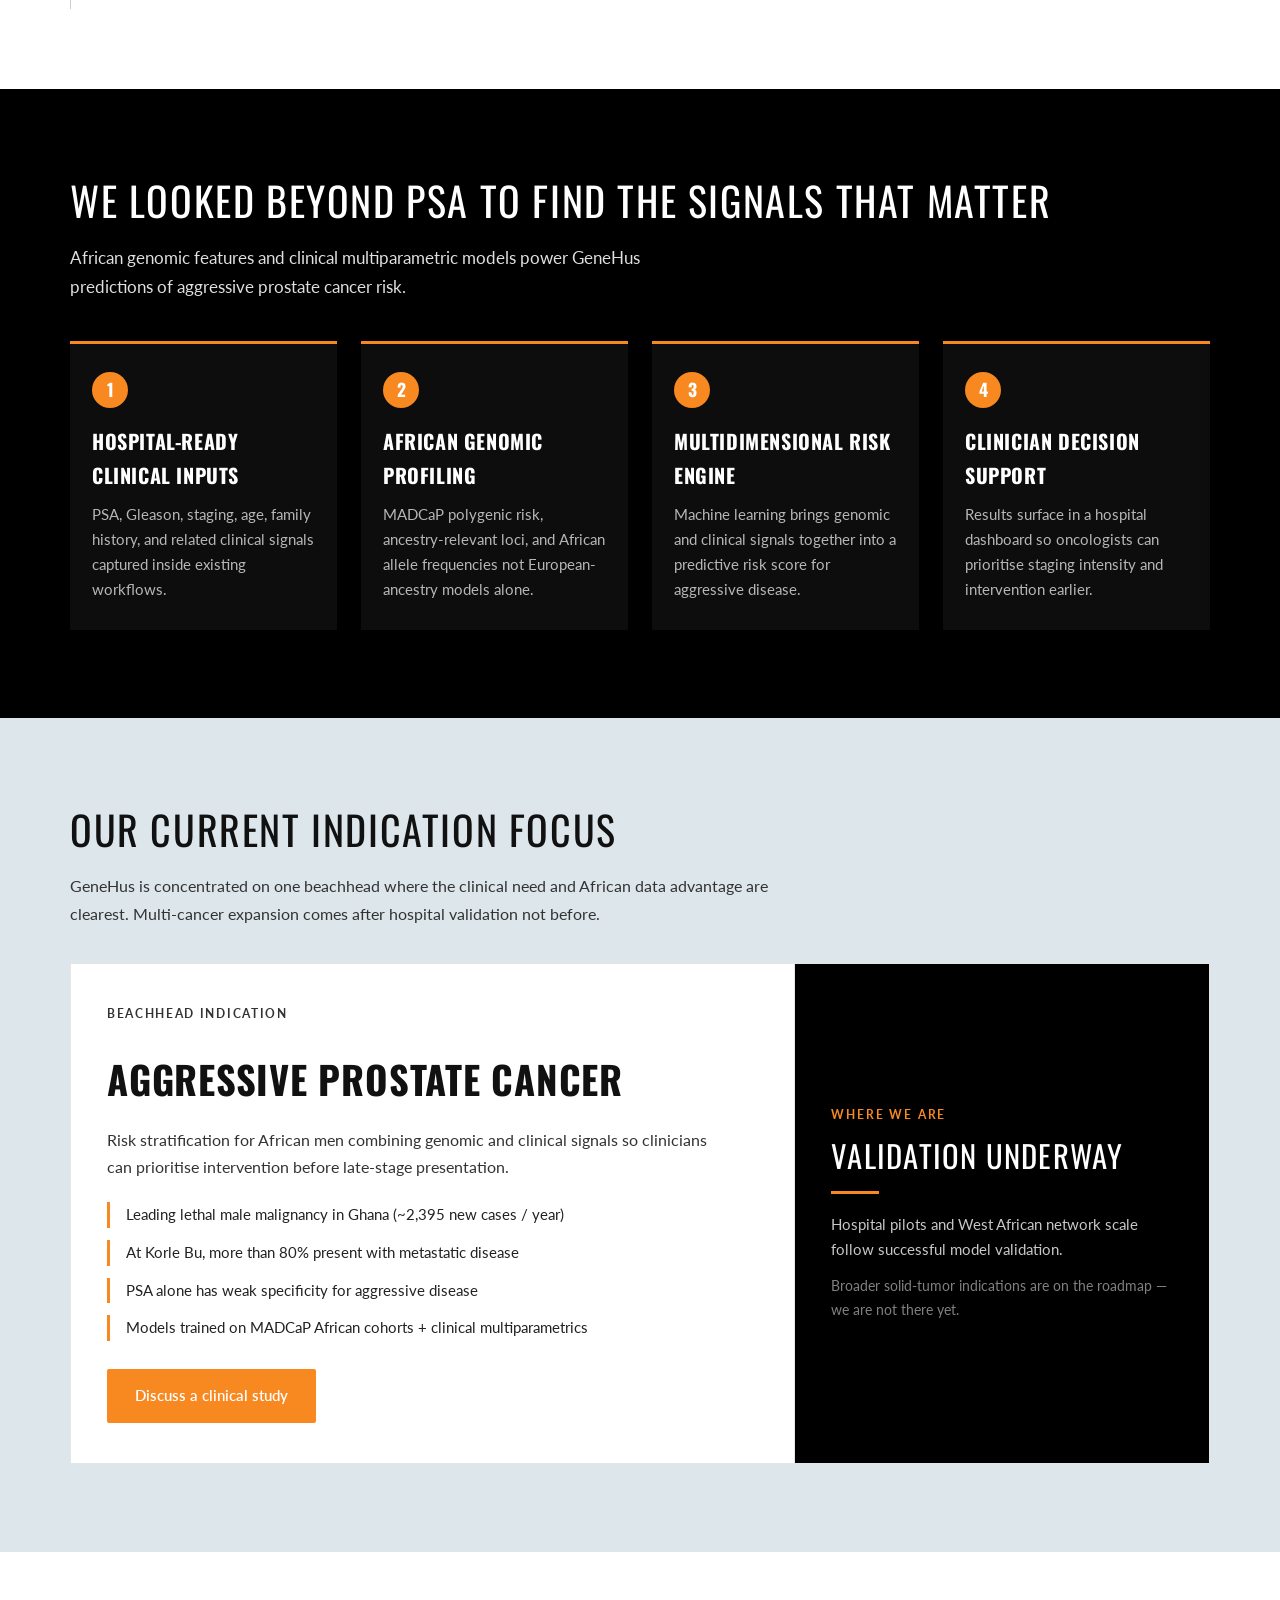
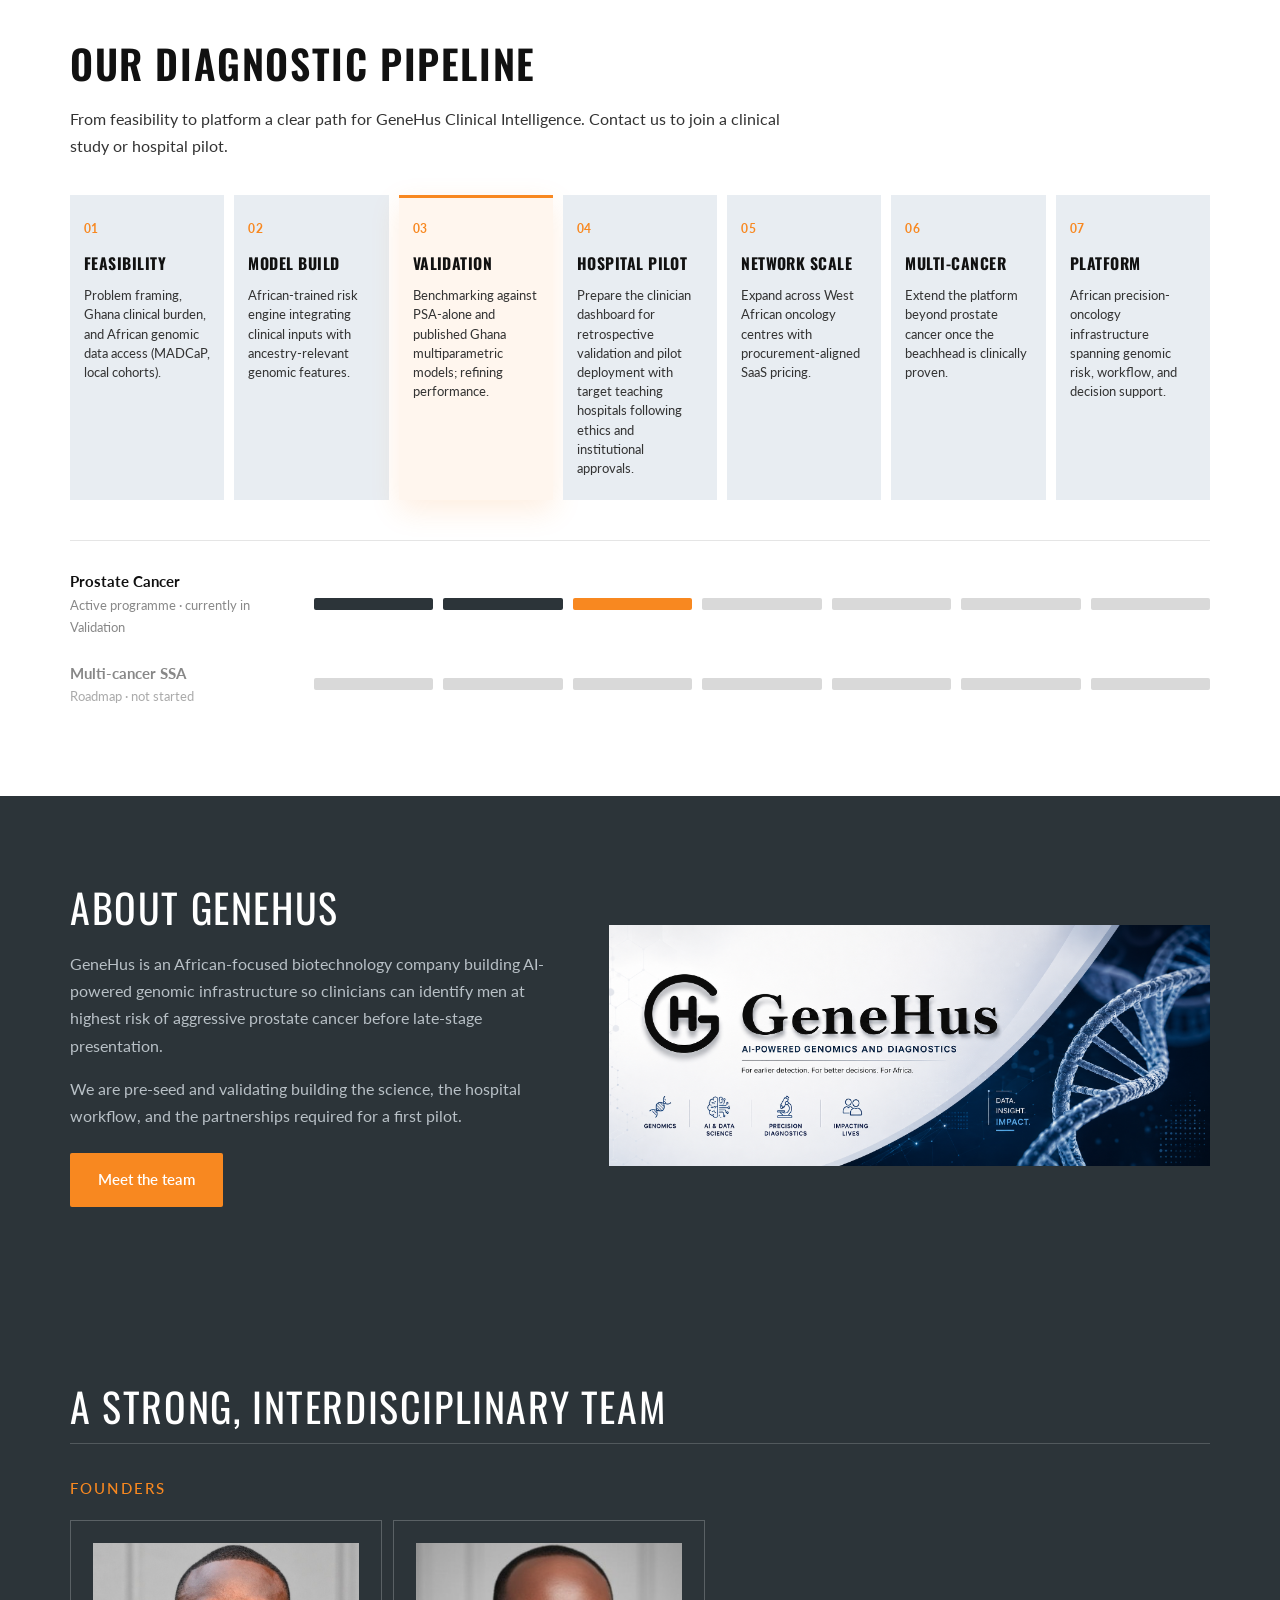
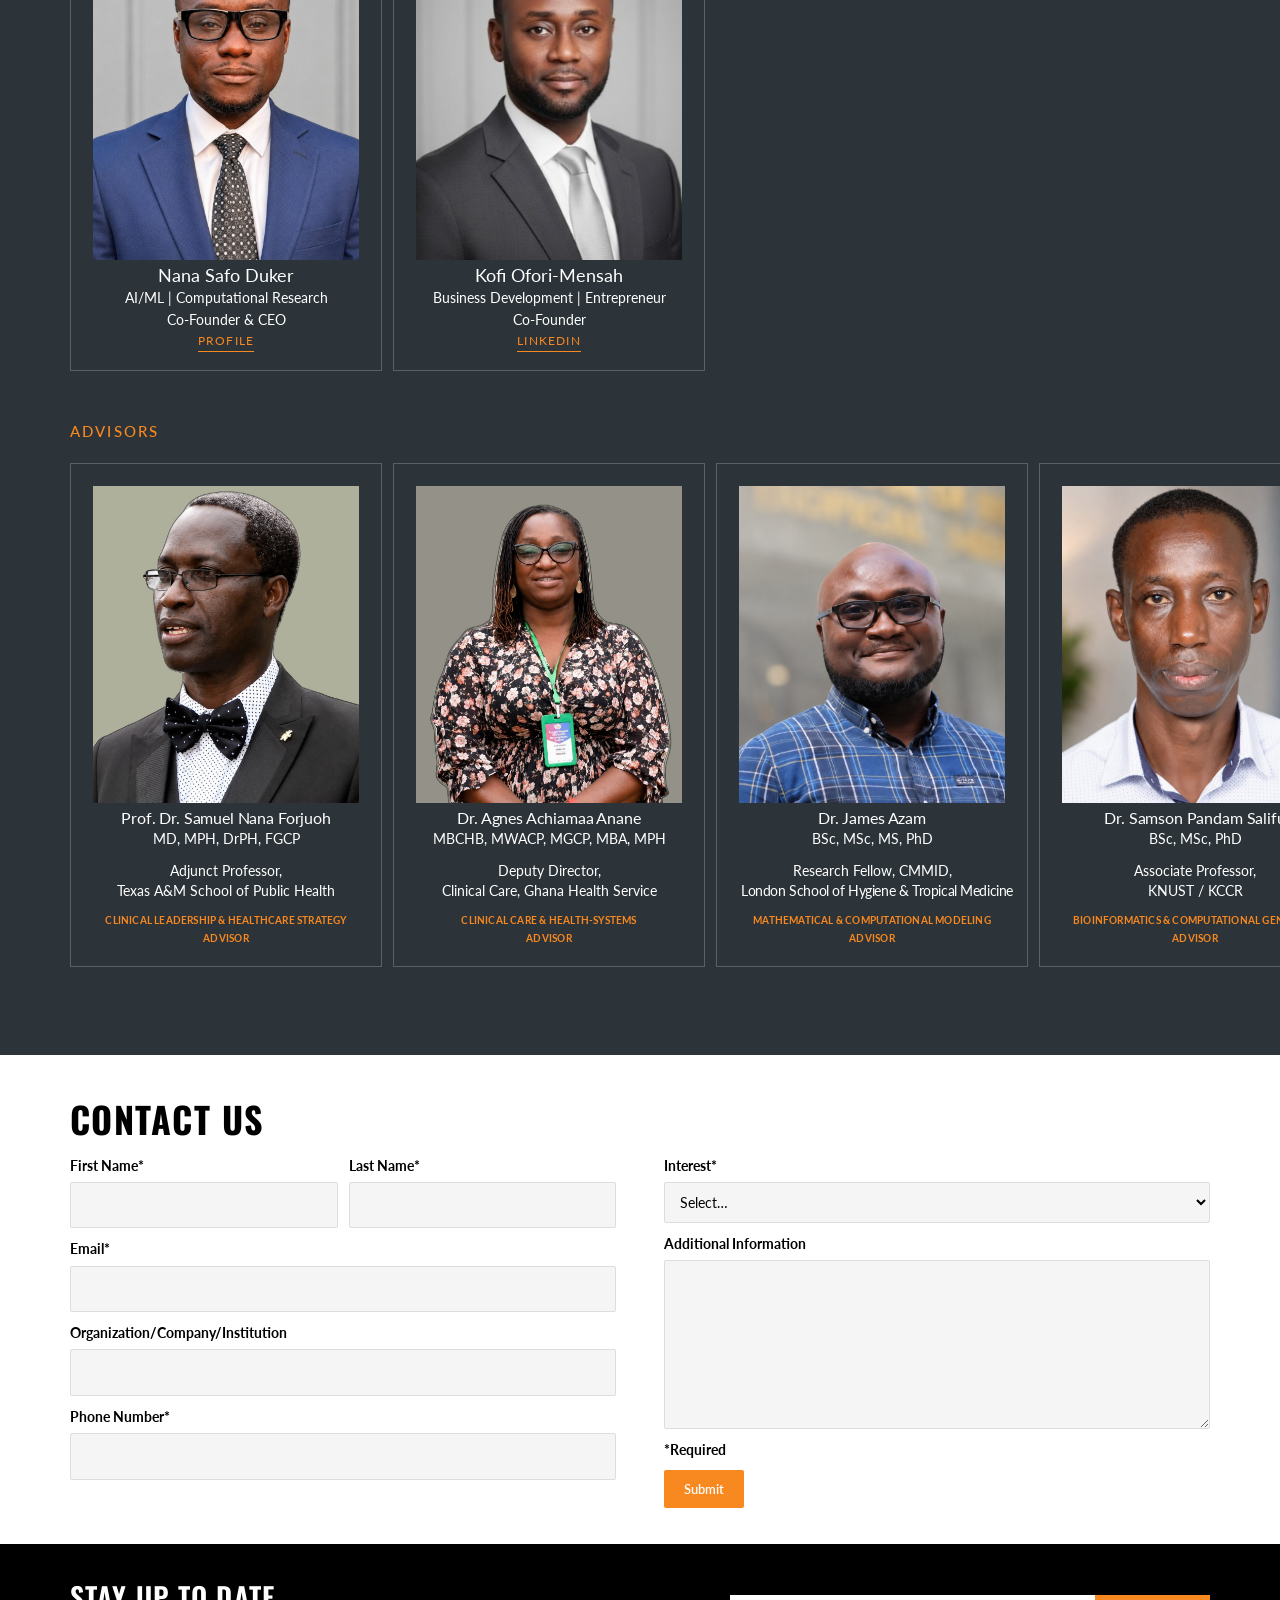
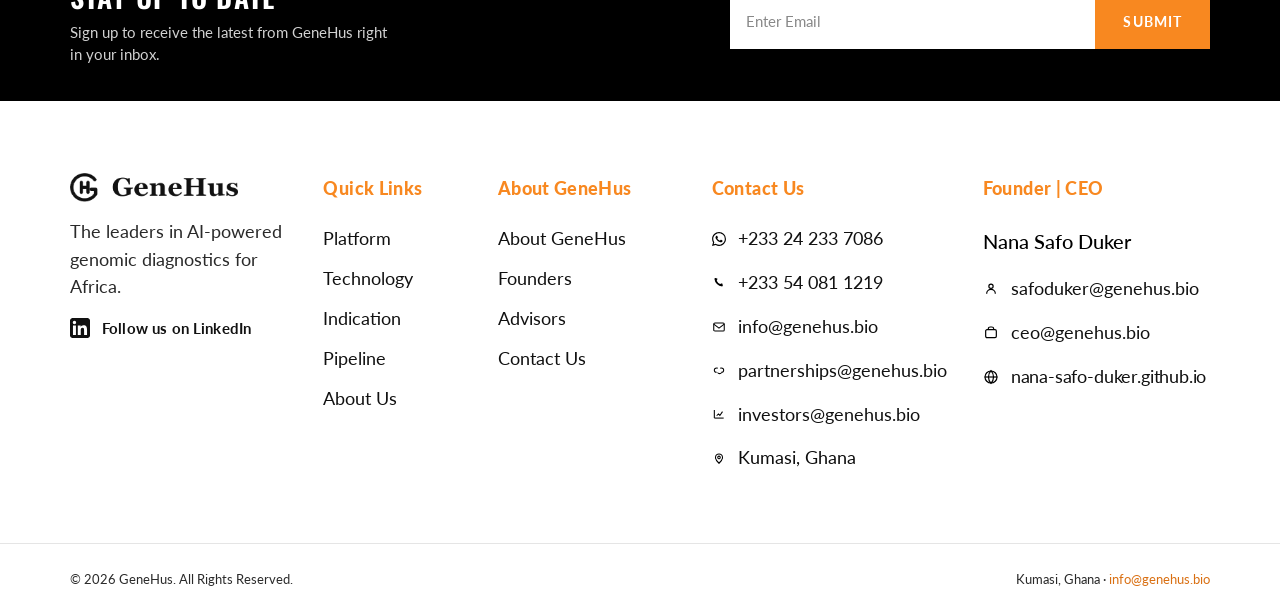
==== commit be68b661: "Restore original advisor photo height; stop compressing cards. Co-authored-by: Cursor <cursoragent@c" ====
--- a/index.html
+++ b/index.html
@@ -11,7 +11,7 @@
   <link rel="preconnect" href="https://fonts.googleapis.com">
   <link rel="preconnect" href="https://fonts.gstatic.com" crossorigin>
   <link href="https://fonts.googleapis.com/css2?family=Lato:wght@300;400;700;900&family=Oswald:wght@300;400;500;600;700&display=swap" rel="stylesheet">
-  <link rel="stylesheet" href="assets/genehus.css?v=20260818lshtm">
+  <link rel="stylesheet" href="assets/genehus.css?v=20260818tall">
   <meta http-equiv="Cache-Control" content="no-cache">
 </head>
 <body>
--- a/assets/genehus.css
+++ b/assets/genehus.css
@@ -1030,18 +1030,18 @@
   place-items: unset;
   padding: 22px 22px 18px;
   gap: 0;
-  height: 32.5rem;
-  max-height: 32.5rem;
-  overflow: hidden;
+  height: auto;
+  max-height: none;
+  overflow: visible;
 }
 
 .advisor-card--filled .person-photo {
   width: 100%;
   max-width: none;
-  flex: 1 1 auto;
+  flex: 0 0 auto;
   min-height: 0;
   height: auto;
-  aspect-ratio: auto;
+  aspect-ratio: 4.41 / 5.25;
   margin-bottom: 5px;
   border: none;
   object-fit: cover;
@@ -1135,7 +1135,7 @@
 }
 
 .advisor-card--filled .person-photo--square {
-  aspect-ratio: auto;
+  aspect-ratio: 4.41 / 5.25;
   width: 100%;
   max-width: none;
   object-fit: cover;
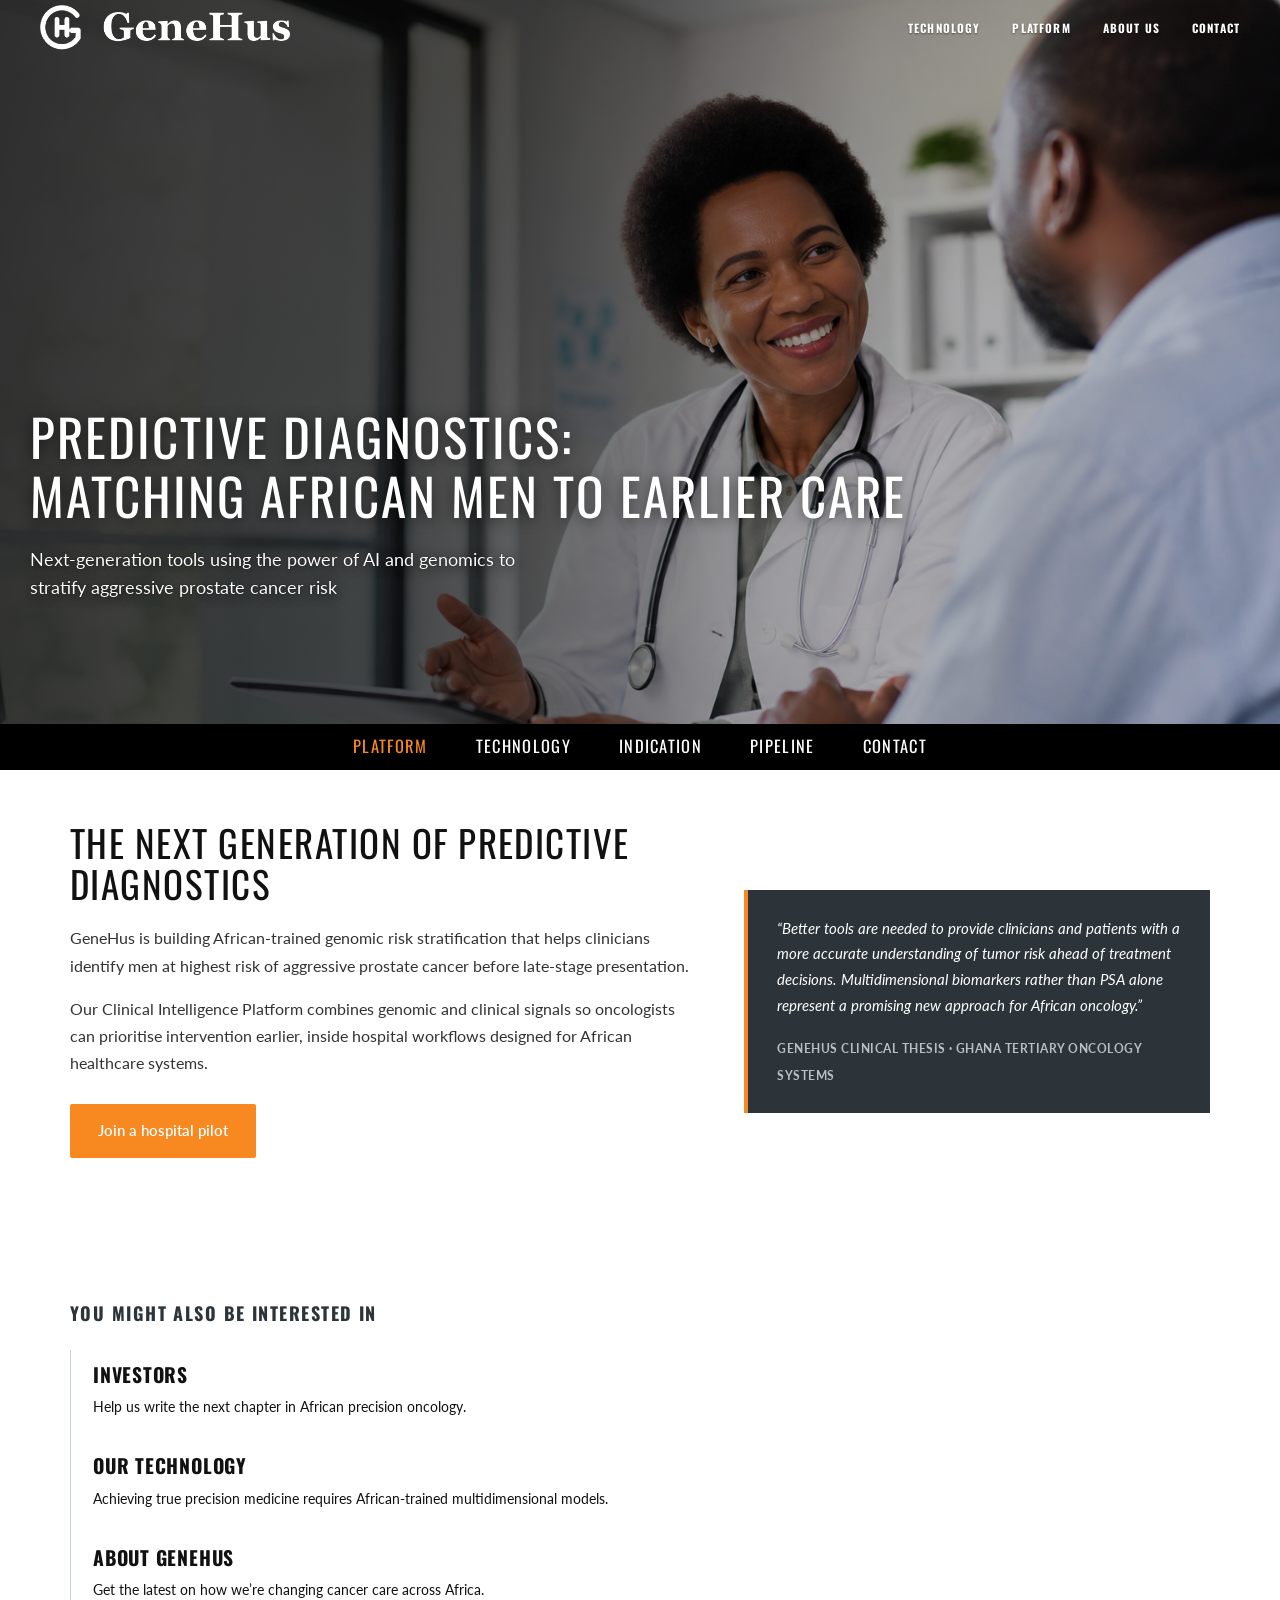
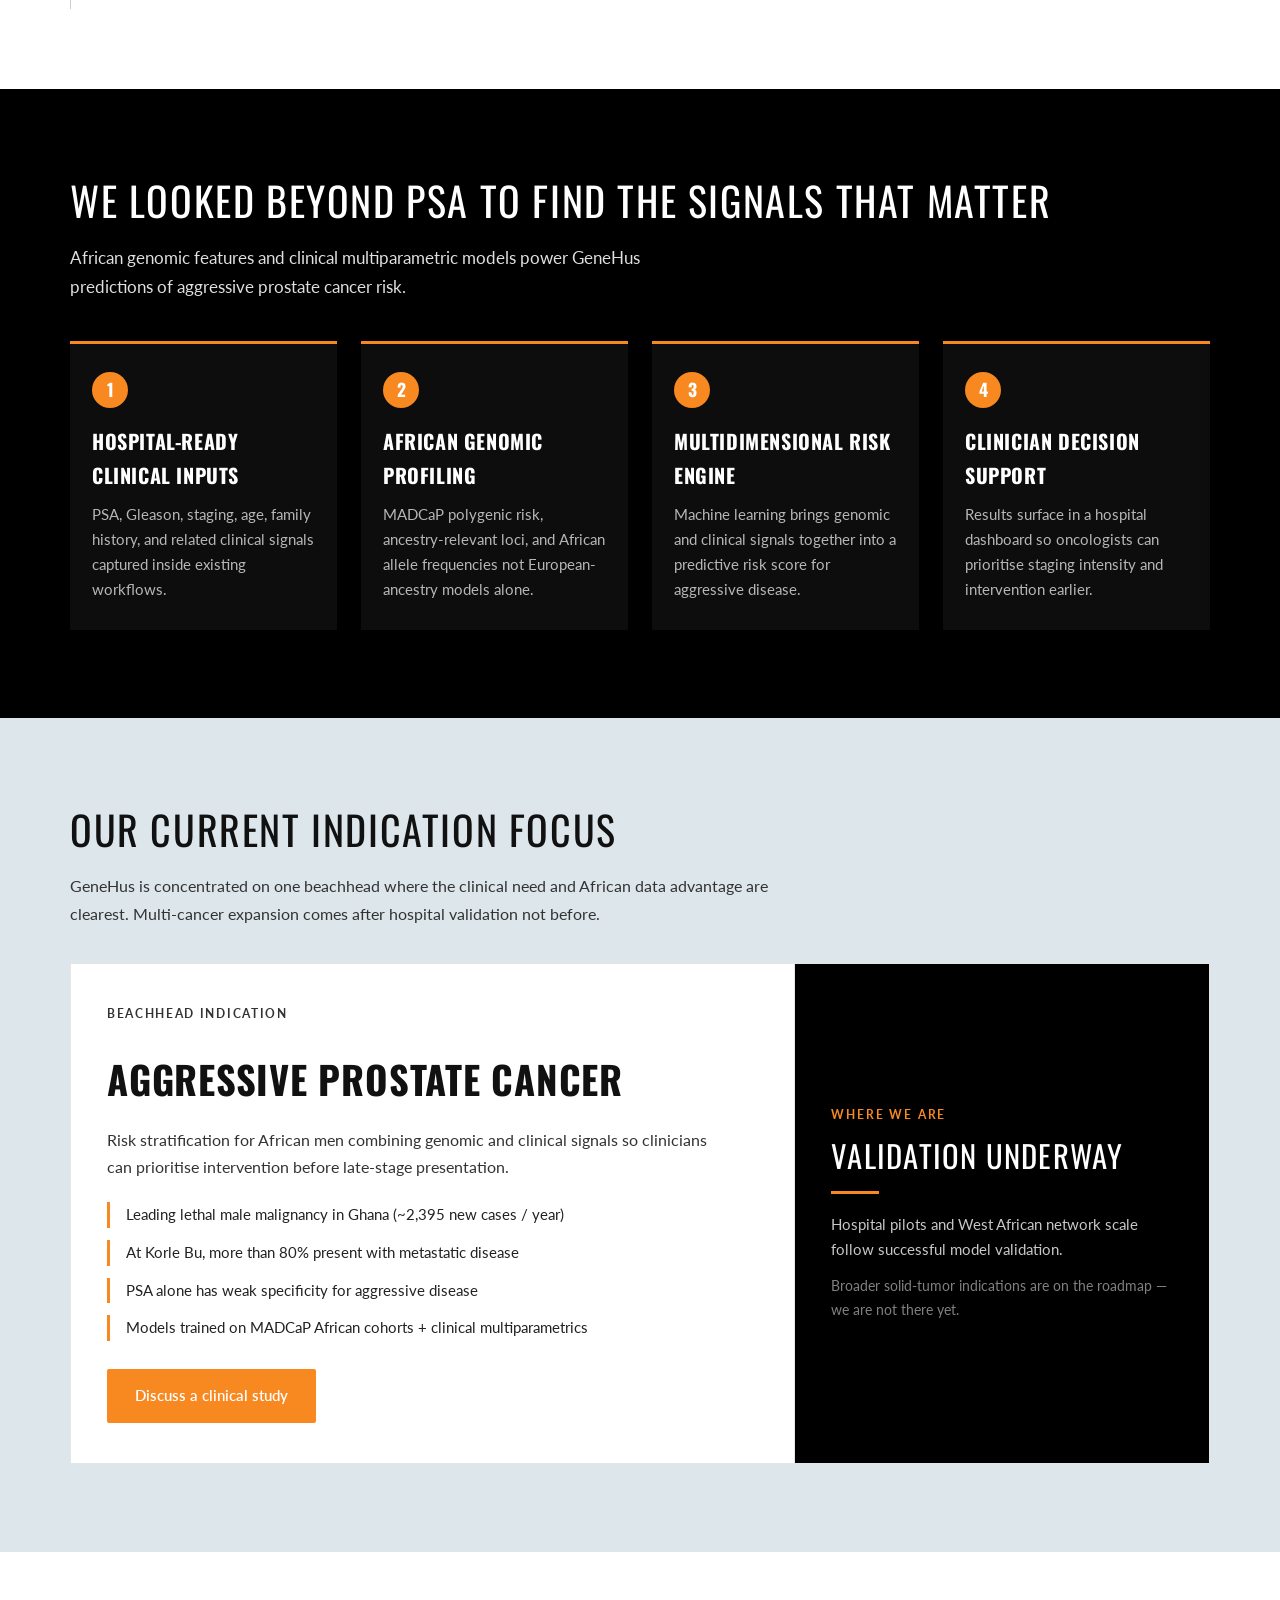
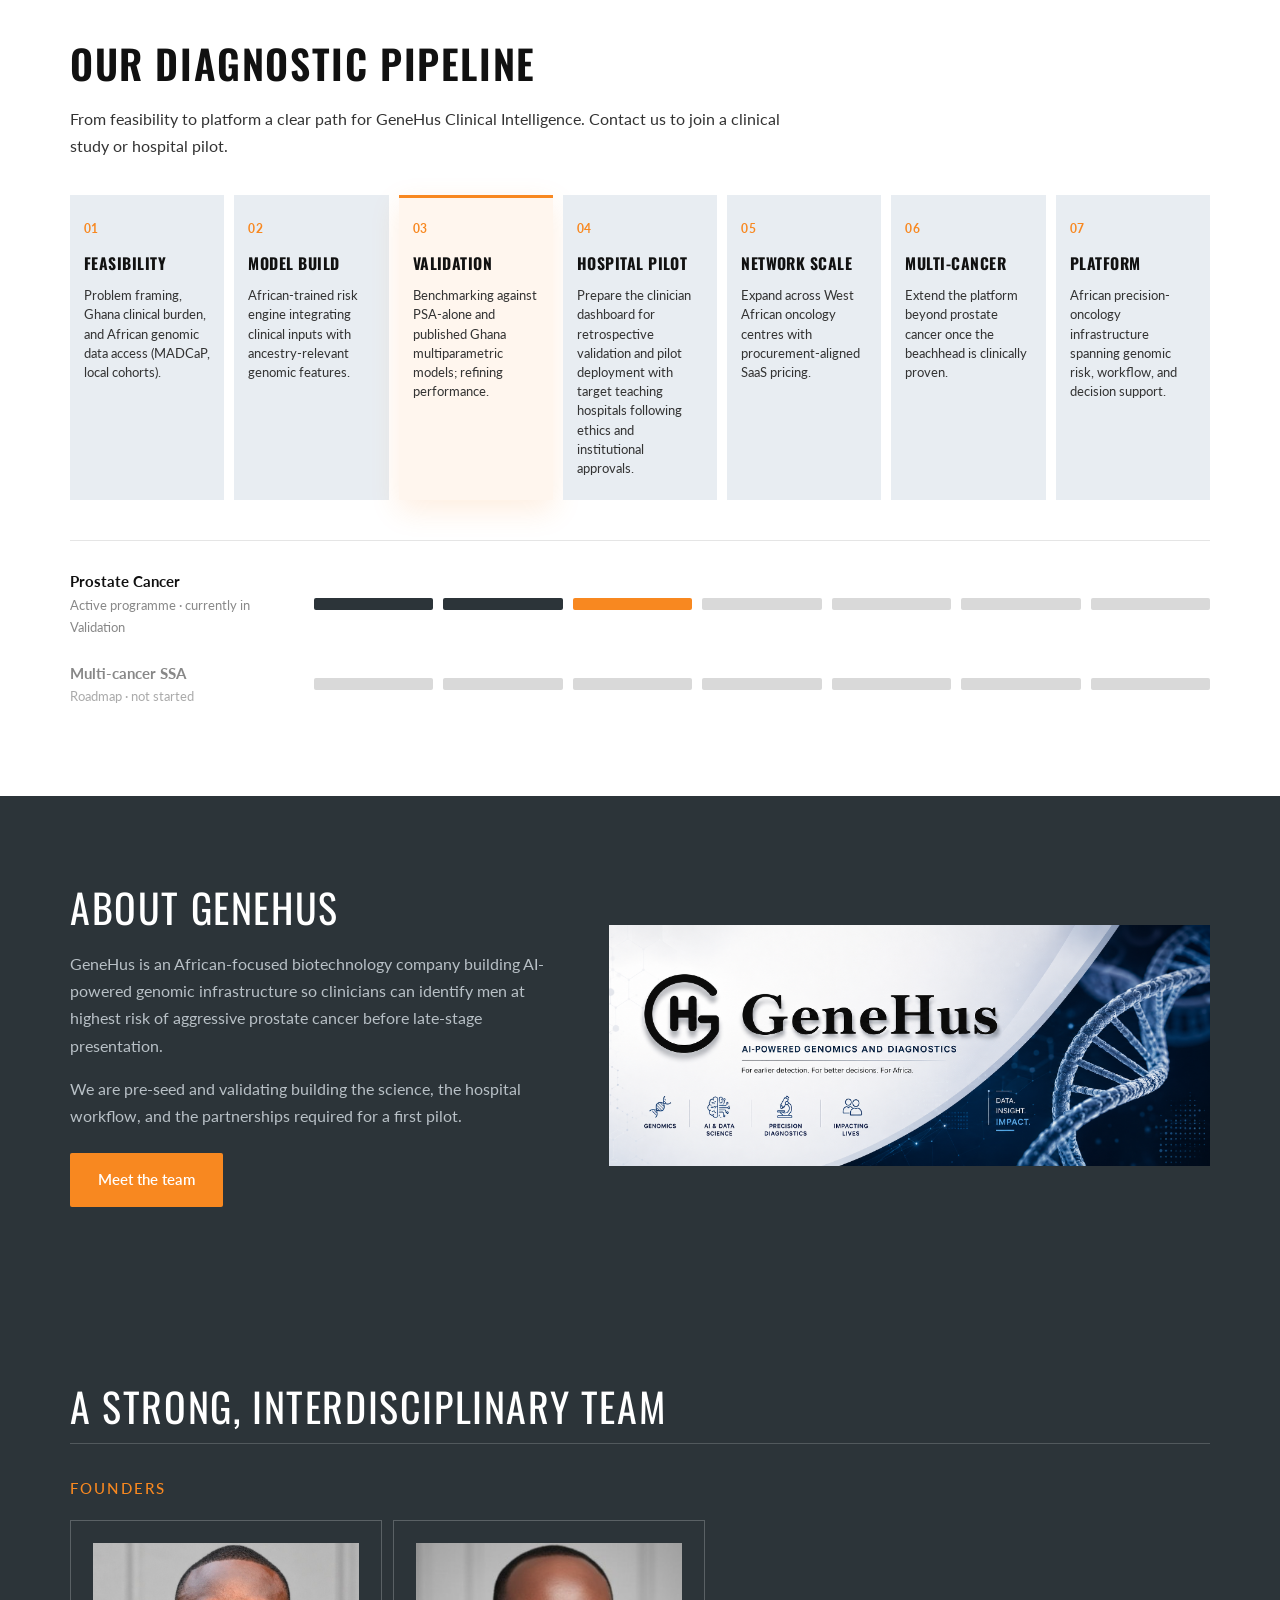
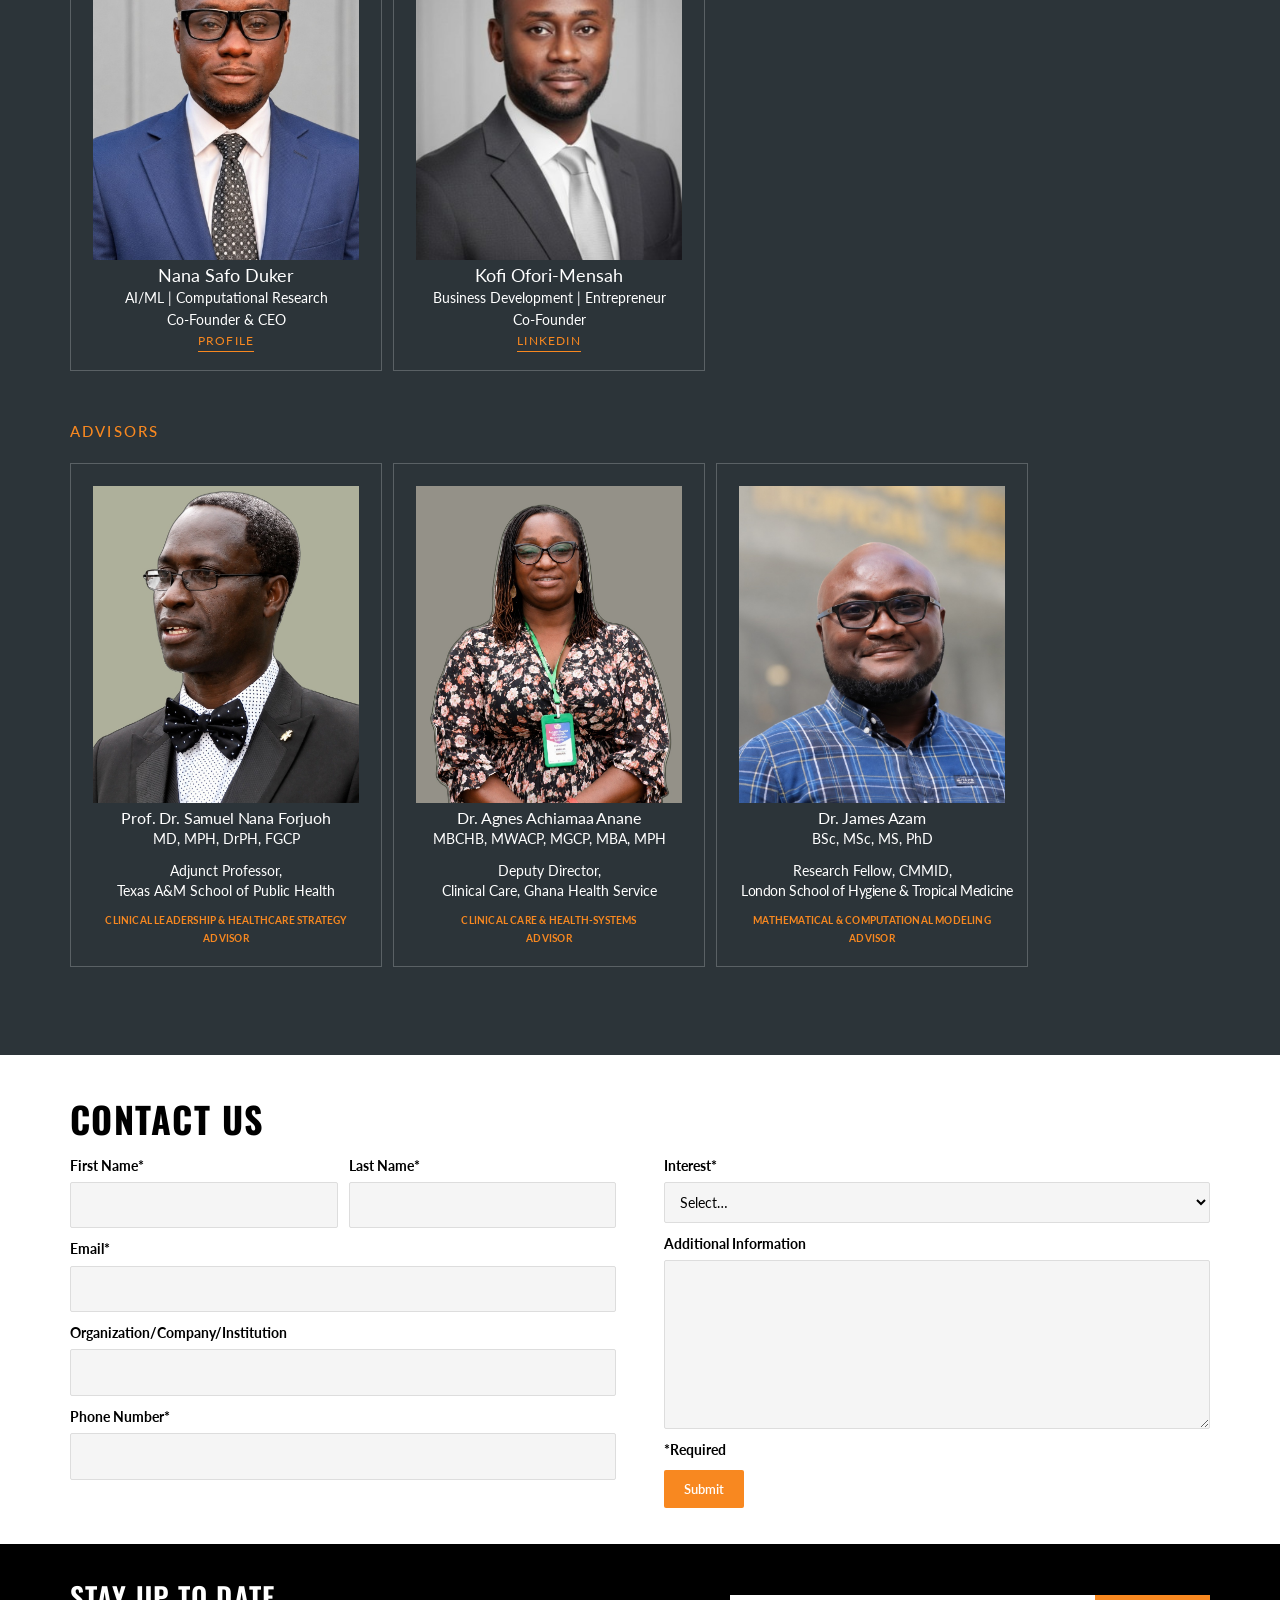
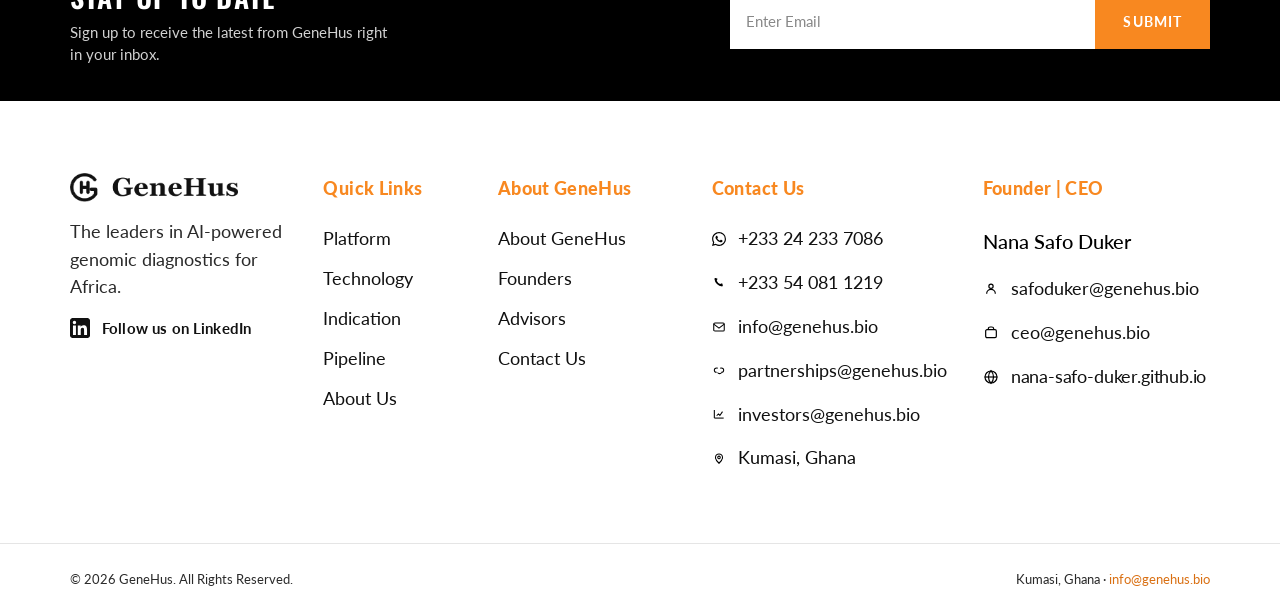
==== commit 16bc2711: "Remove Salifu from the public advisors grid. Co-authored-by: Cursor <cursoragent@cursor.com>" ====
--- a/index.html
+++ b/index.html
@@ -11,7 +11,7 @@
   <link rel="preconnect" href="https://fonts.googleapis.com">
   <link rel="preconnect" href="https://fonts.gstatic.com" crossorigin>
   <link href="https://fonts.googleapis.com/css2?family=Lato:wght@300;400;700;900&family=Oswald:wght@300;400;500;600;700&display=swap" rel="stylesheet">
-  <link rel="stylesheet" href="assets/genehus.css?v=20260818tall">
+  <link rel="stylesheet" href="assets/genehus.css?v=20260821adv3">
   <meta http-equiv="Cache-Control" content="no-cache">
 </head>
 <body>
@@ -300,13 +300,6 @@
           <p class="person-meta">Research Fellow, CMMID,<br><span class="person-meta-oneline">London School of Hygiene &amp; Tropical Medicine</span></p>
           <p class="person-role person-role--stack">Mathematical &amp; Computational Modeling<br><strong>Advisor</strong></p>
         </article>
-        <article class="advisor-card advisor-card--filled">
-          <img class="person-photo" src="assets/advisor-salifu.jpg?v=6" alt="Dr. Samson Pandam Salifu" width="880" height="1050" loading="lazy" decoding="async">
-          <h3>Dr. Samson Pandam Salifu</h3>
-          <p class="advisor-creds">BSc, MSc, PhD</p>
-          <p class="person-meta">Associate Professor,<br>KNUST / KCCR</p>
-          <p class="person-role person-role--stack">Bioinformatics &amp; Computational Genomics<br><strong>Advisor</strong></p>
-        </article>
       </div>
     </div>
   </section>
--- a/assets/genehus.css
+++ b/assets/genehus.css
@@ -997,7 +997,7 @@
 
 .advisor-grid {
   display: grid;
-  grid-template-columns: repeat(4, max-content);
+  grid-template-columns: repeat(3, max-content);
   gap: 11px;
   max-width: 100%;
   align-items: start;
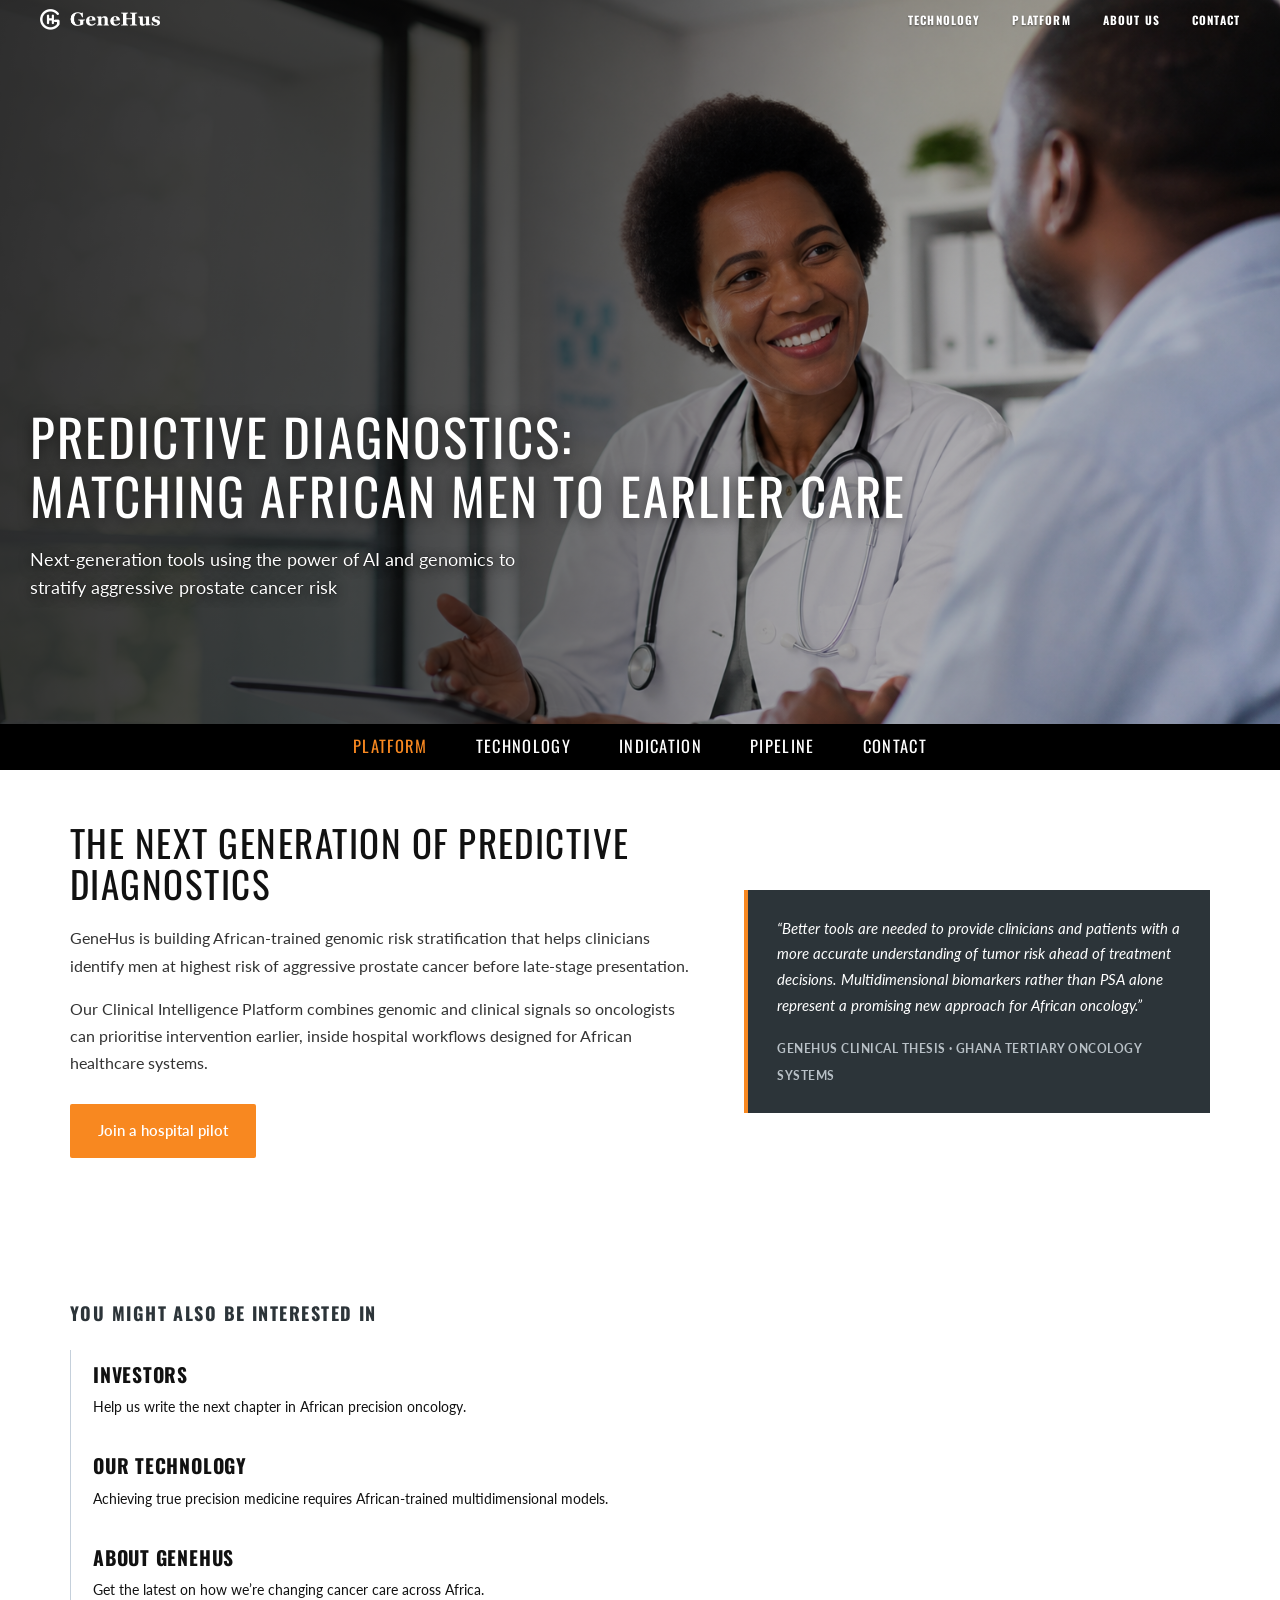
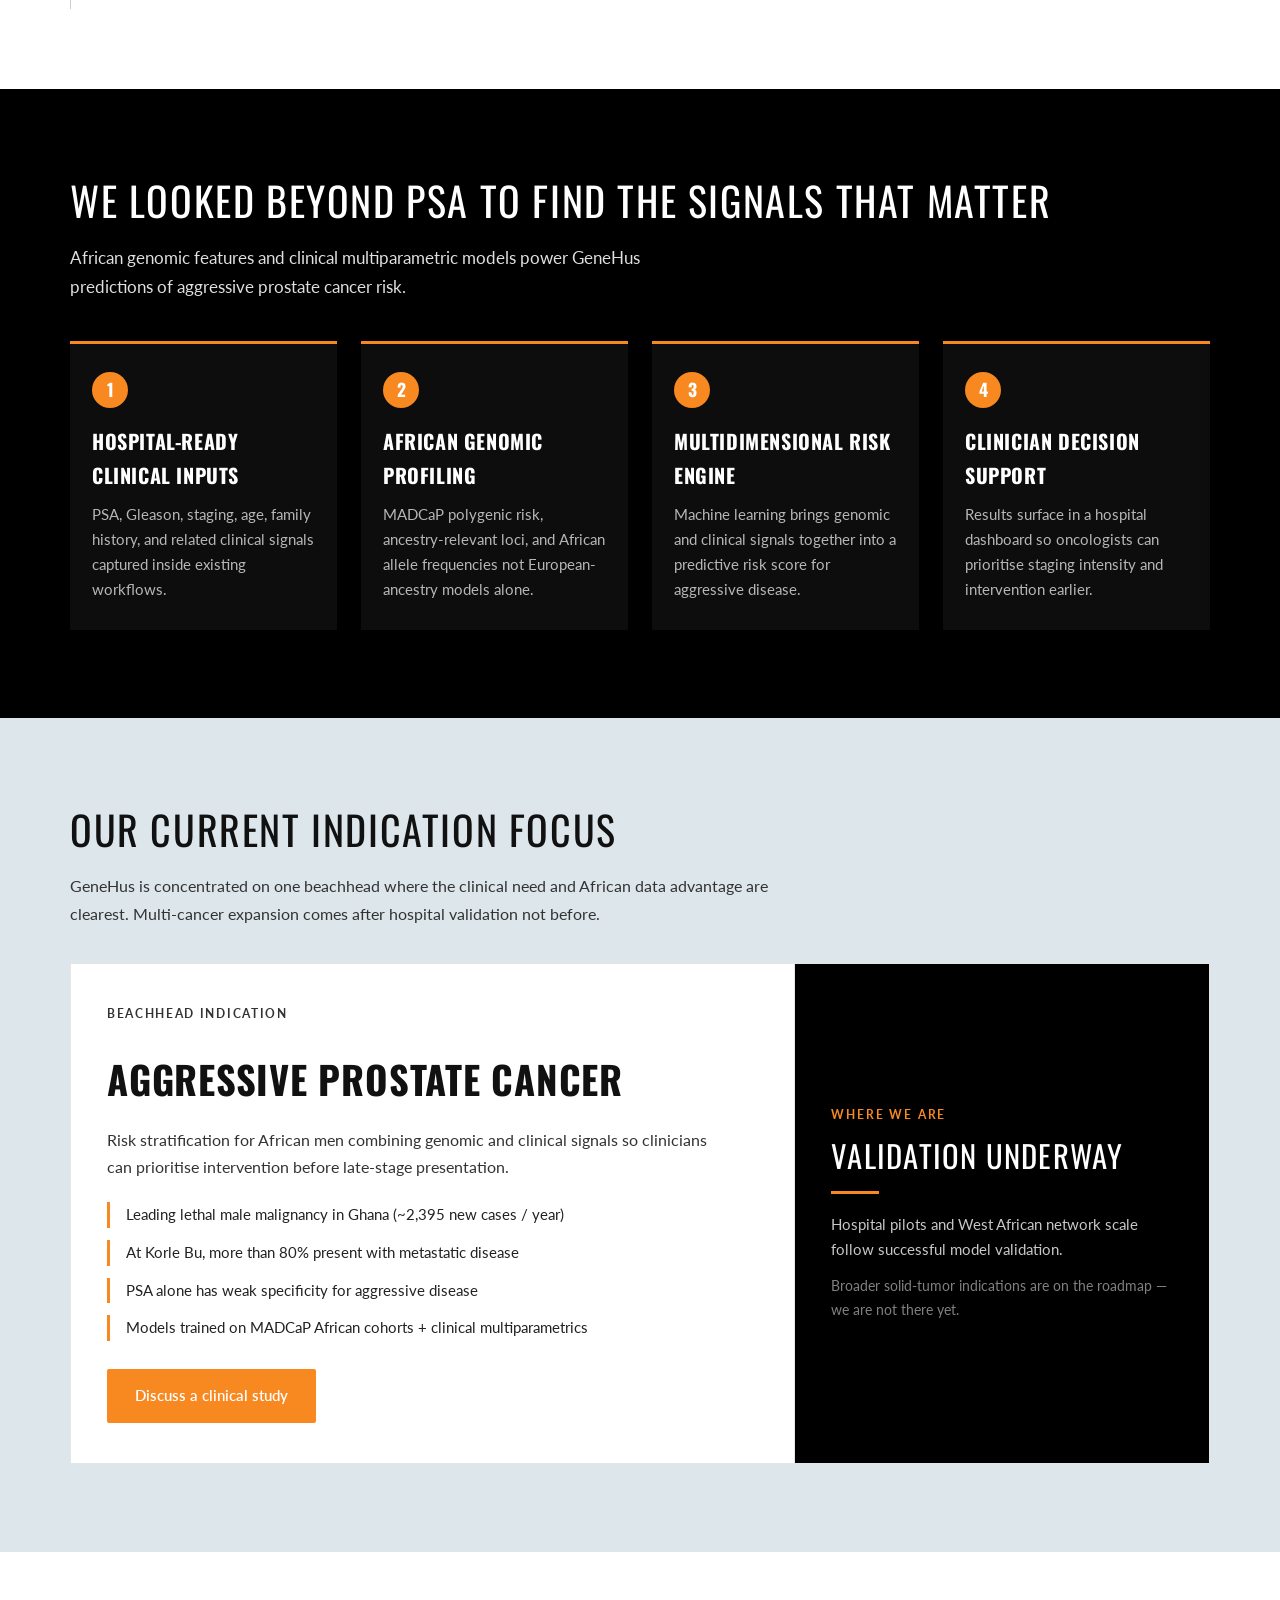
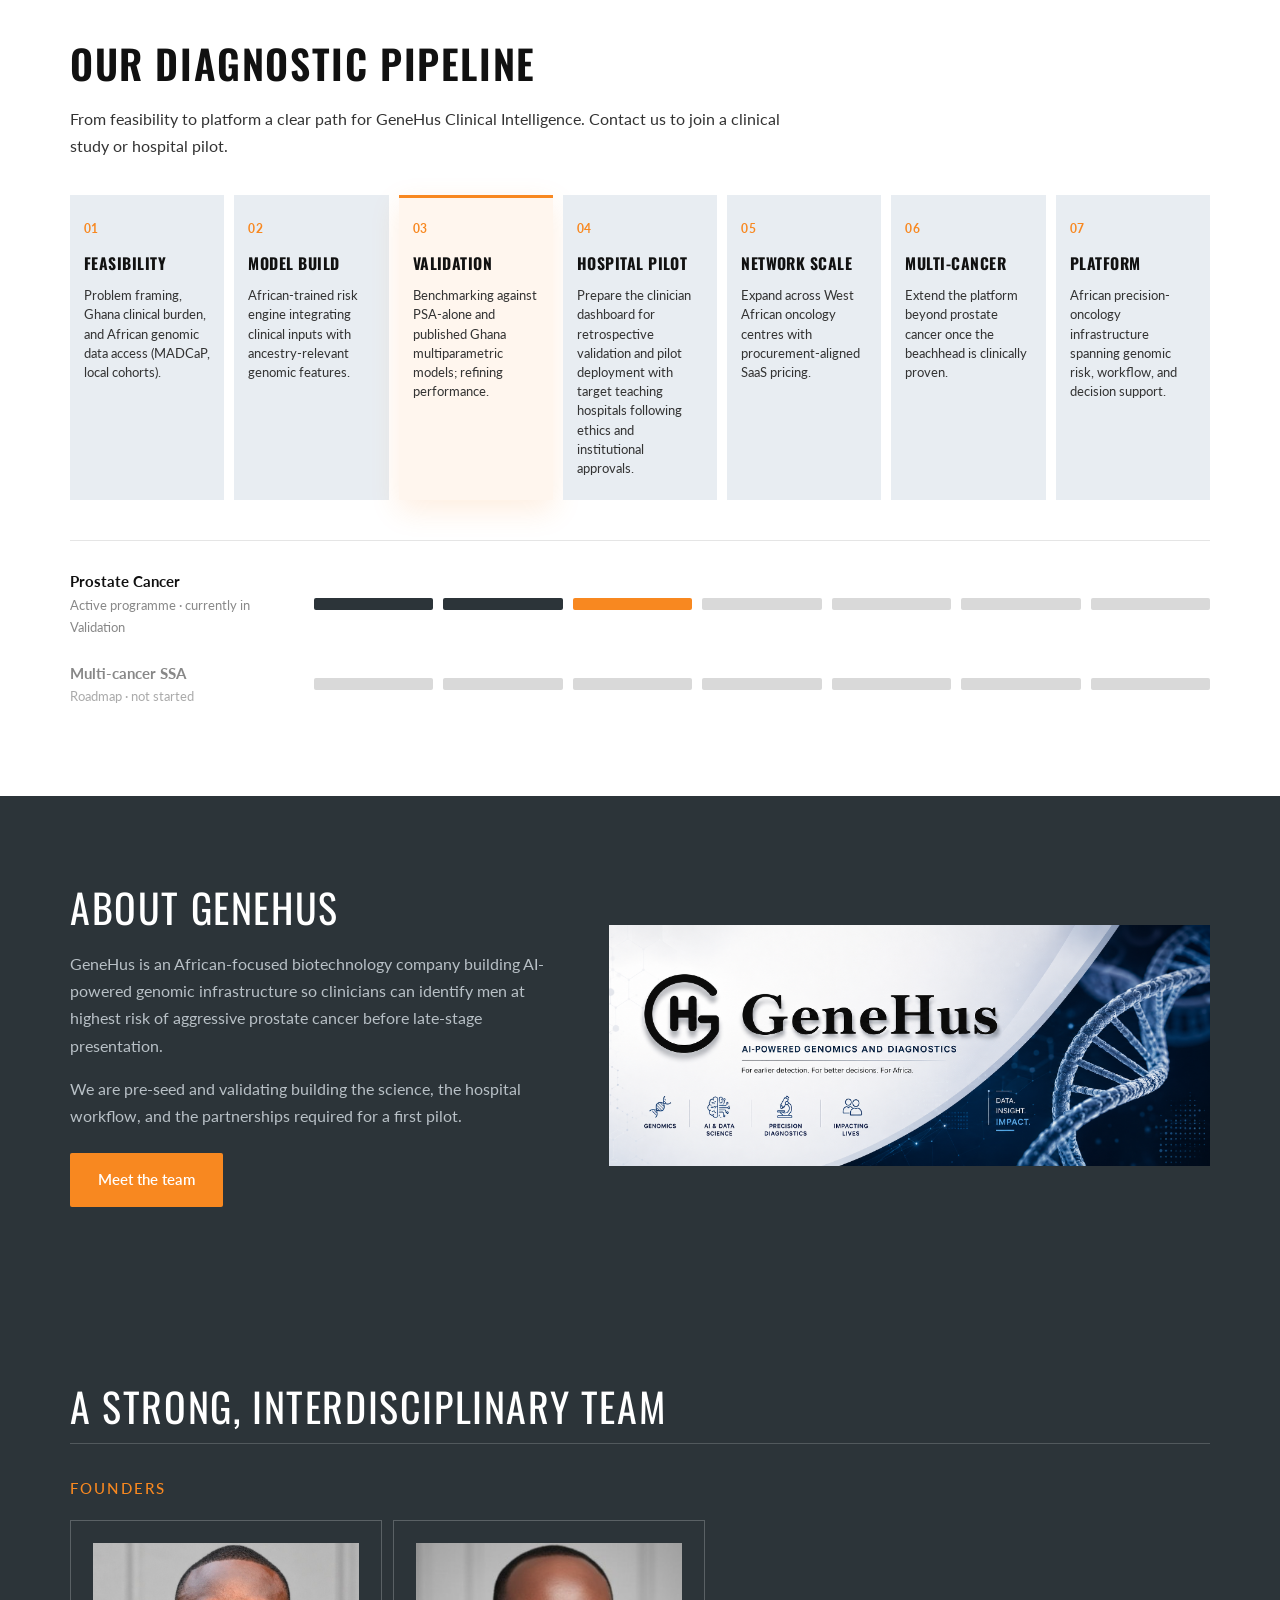
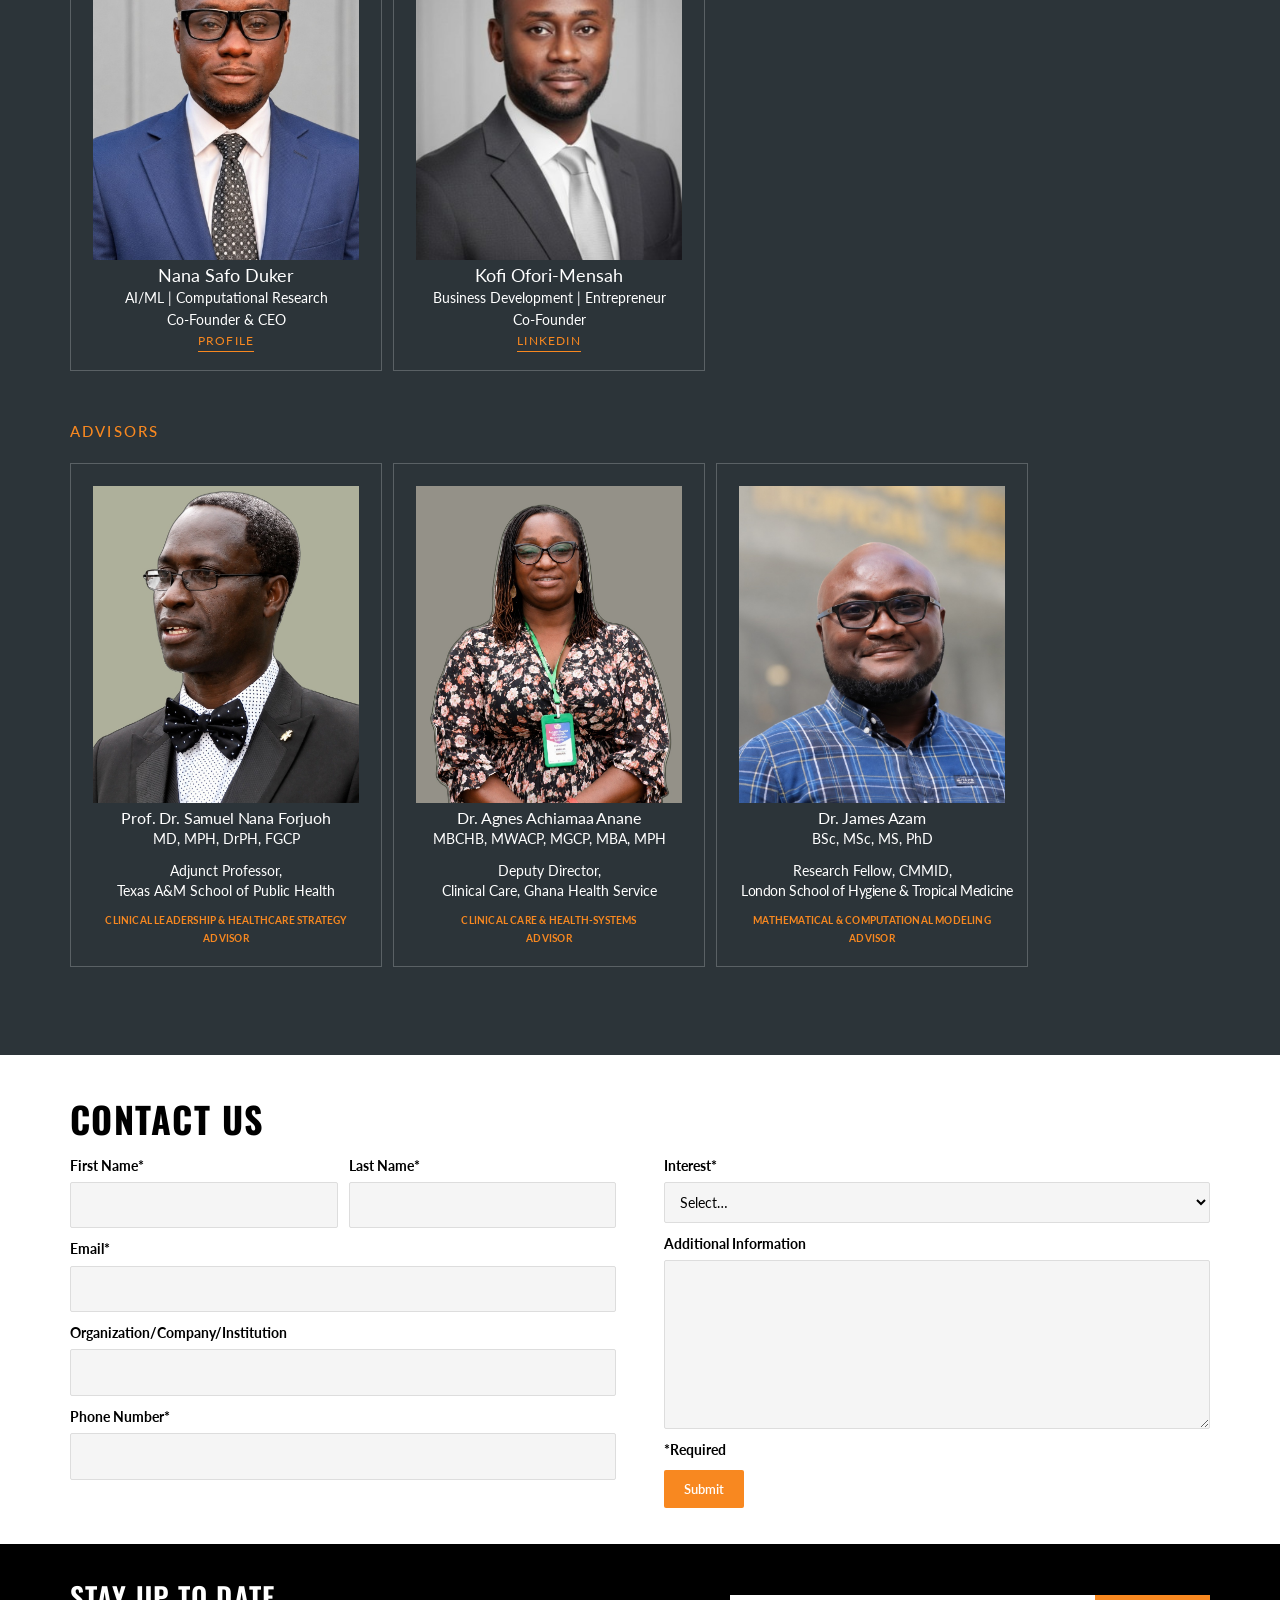
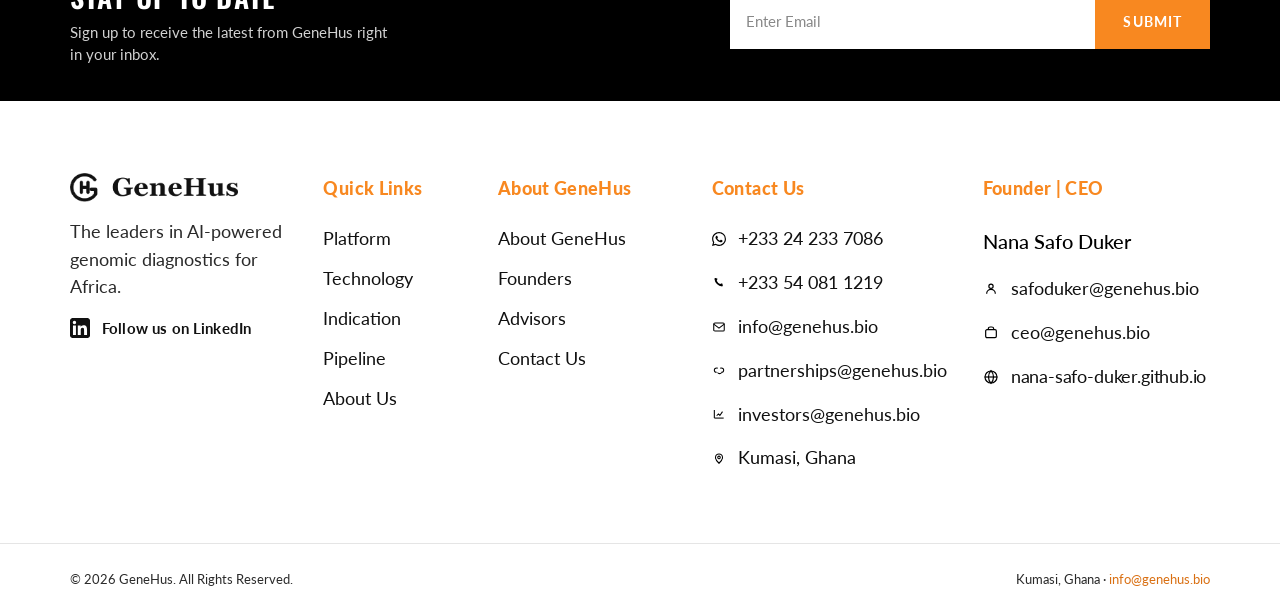
==== commit 281b2438: "Apply compact header sizing across the main site and all demo pages. Co-authored-by: Cursor <cursora" ====
--- a/index.html
+++ b/index.html
@@ -11,7 +11,7 @@
   <link rel="preconnect" href="https://fonts.googleapis.com">
   <link rel="preconnect" href="https://fonts.gstatic.com" crossorigin>
   <link href="https://fonts.googleapis.com/css2?family=Lato:wght@300;400;700;900&family=Oswald:wght@300;400;500;600;700&display=swap" rel="stylesheet">
-  <link rel="stylesheet" href="assets/genehus.css?v=20260821adv3">
+  <link rel="stylesheet" href="assets/genehus.css?v=20260823hdr">
   <meta http-equiv="Cache-Control" content="no-cache">
 </head>
 <body>
@@ -19,8 +19,8 @@
 <header class="site-header">
   <div class="header-inner">
     <a class="logo" href="#top" aria-label="GeneHus home">
-      <img class="logo-dark" src="assets/genehus-logo-b5.png" alt="GeneHus" width="250" height="64">
-      <img class="logo-light" src="assets/genehus-logo-b5-white.png" alt="" width="250" height="64" aria-hidden="true">
+      <img class="logo-dark" src="assets/genehus-logo-b5.png" alt="GeneHus" width="120" height="31">
+      <img class="logo-light" src="assets/genehus-logo-b5-white.png" alt="" width="120" height="31" aria-hidden="true">
     </a>
     <nav class="nav-main" aria-label="Main">
       <a href="#technology">Technology</a>
--- a/assets/genehus.css
+++ b/assets/genehus.css
@@ -15,8 +15,8 @@
   --condensed: "Oswald", "Trade Gothic Next Condensed", "Arial Narrow", sans-serif;
   --sans: "Lato", "Open Sans", Helvetica, Arial, sans-serif;
   --wrap: 1140px;
-  --header-h: 56px;
-  --header-h-scrolled: 40px;
+  --header-h: 40px;
+  --header-h-scrolled: 36px;
 }
 
 *,
@@ -151,7 +151,7 @@
 }
 
 .logo img {
-  width: 250px;
+  width: 120px;
   max-width: none;
   height: auto;
   max-height: none;
@@ -163,15 +163,15 @@
 /* Slim scrolled bar: keep logo smaller to fit */
 .site-header.is-scrolled .logo,
 .site-header.is-open .logo {
-  width: 160px;
-  max-width: 160px;
+  width: 100px;
+  max-width: 100px;
 }
 
 .site-header.is-scrolled .logo img,
 .site-header.is-open .logo img {
-  width: 160px;
-  max-width: 160px;
-  max-height: calc(var(--header-h-scrolled) * 0.82);
+  width: 100px;
+  max-width: 100px;
+  max-height: calc(var(--header-h-scrolled) * 0.75);
 }
 
 /* Only one logo visible */
@@ -1787,8 +1787,8 @@
 
 @media (max-width: 720px) {
   :root {
-    --header-h: 48px;
-    --header-h-scrolled: 36px;
+    --header-h: 36px;
+    --header-h-scrolled: 34px;
   }
 
   .header-inner {
@@ -1802,14 +1802,14 @@
   }
 
   .logo img {
-    width: 190px;
+    width: 100px;
     max-width: none;
   }
 
   .site-header.is-scrolled .logo,
   .site-header.is-open .logo {
-    width: 130px;
-    max-width: 130px;
+    width: 90px;
+    max-width: 90px;
   }
 
   .site-header.is-scrolled .logo img,
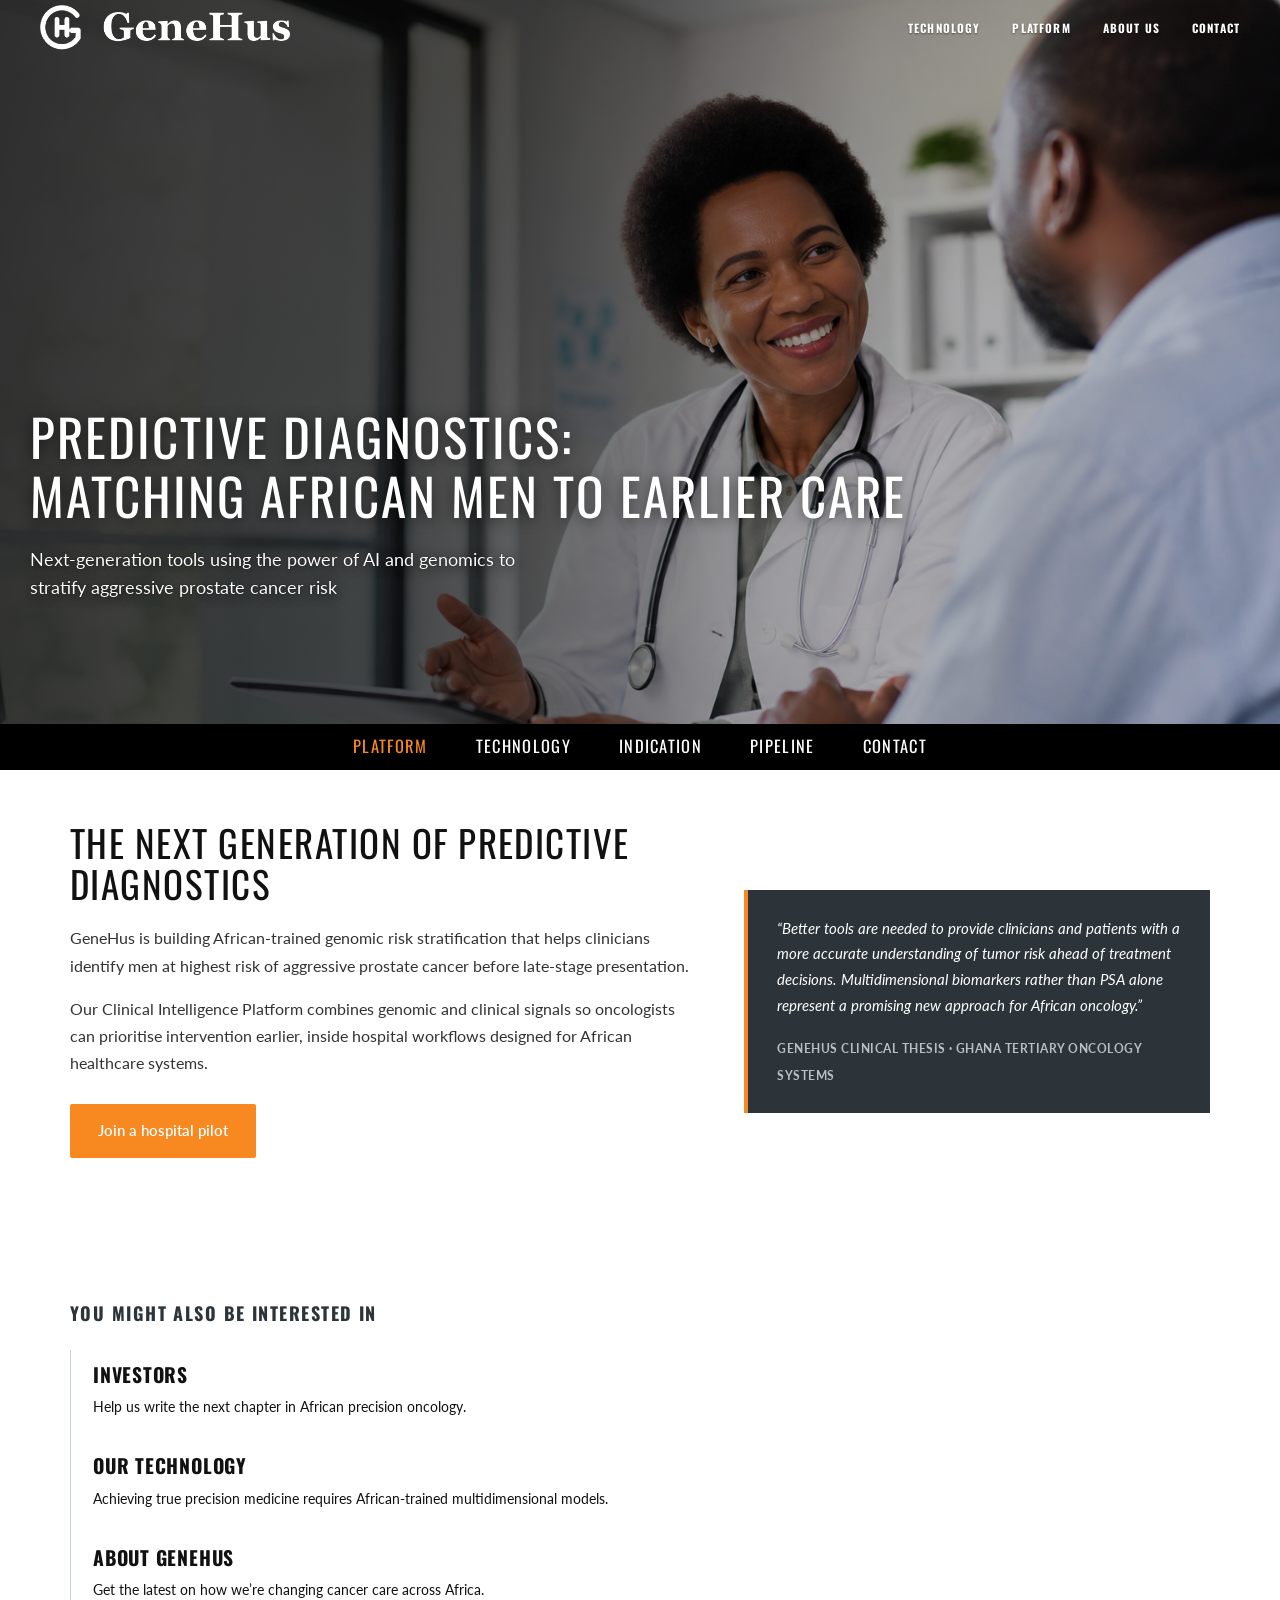
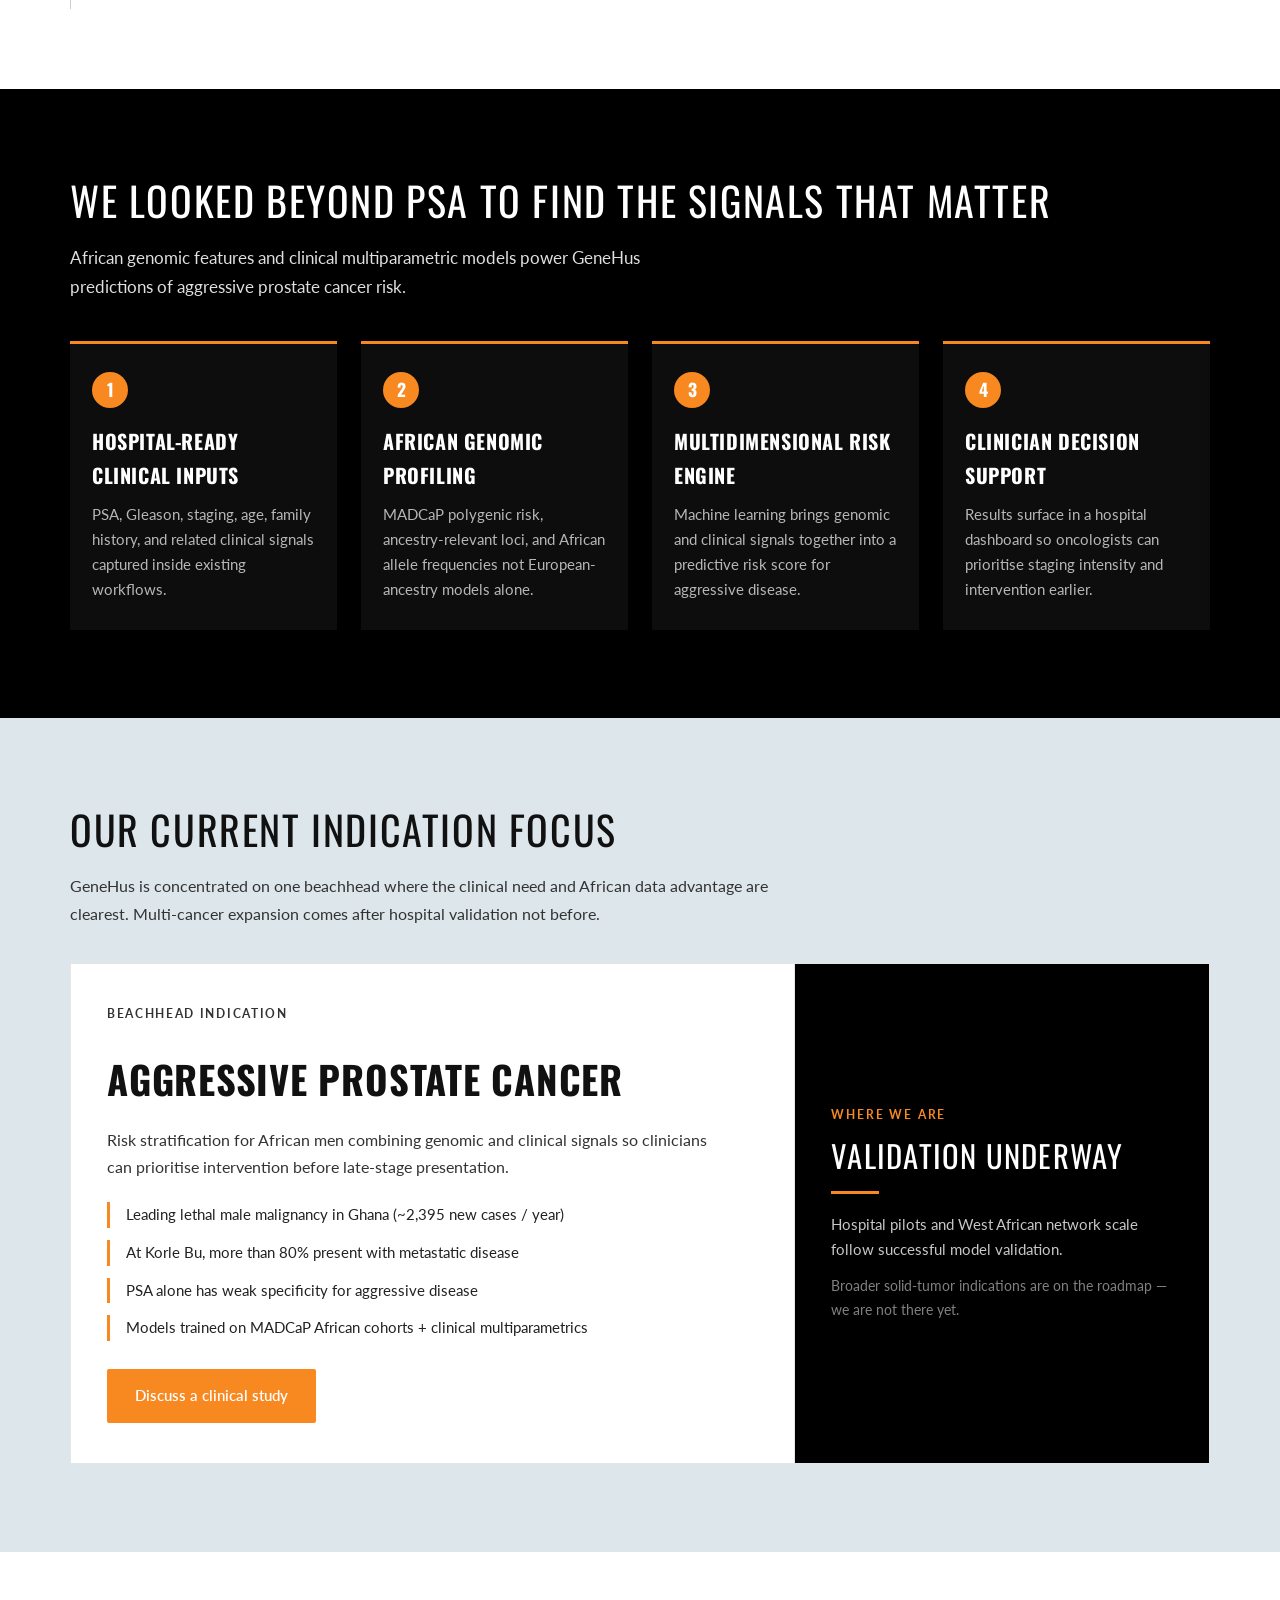
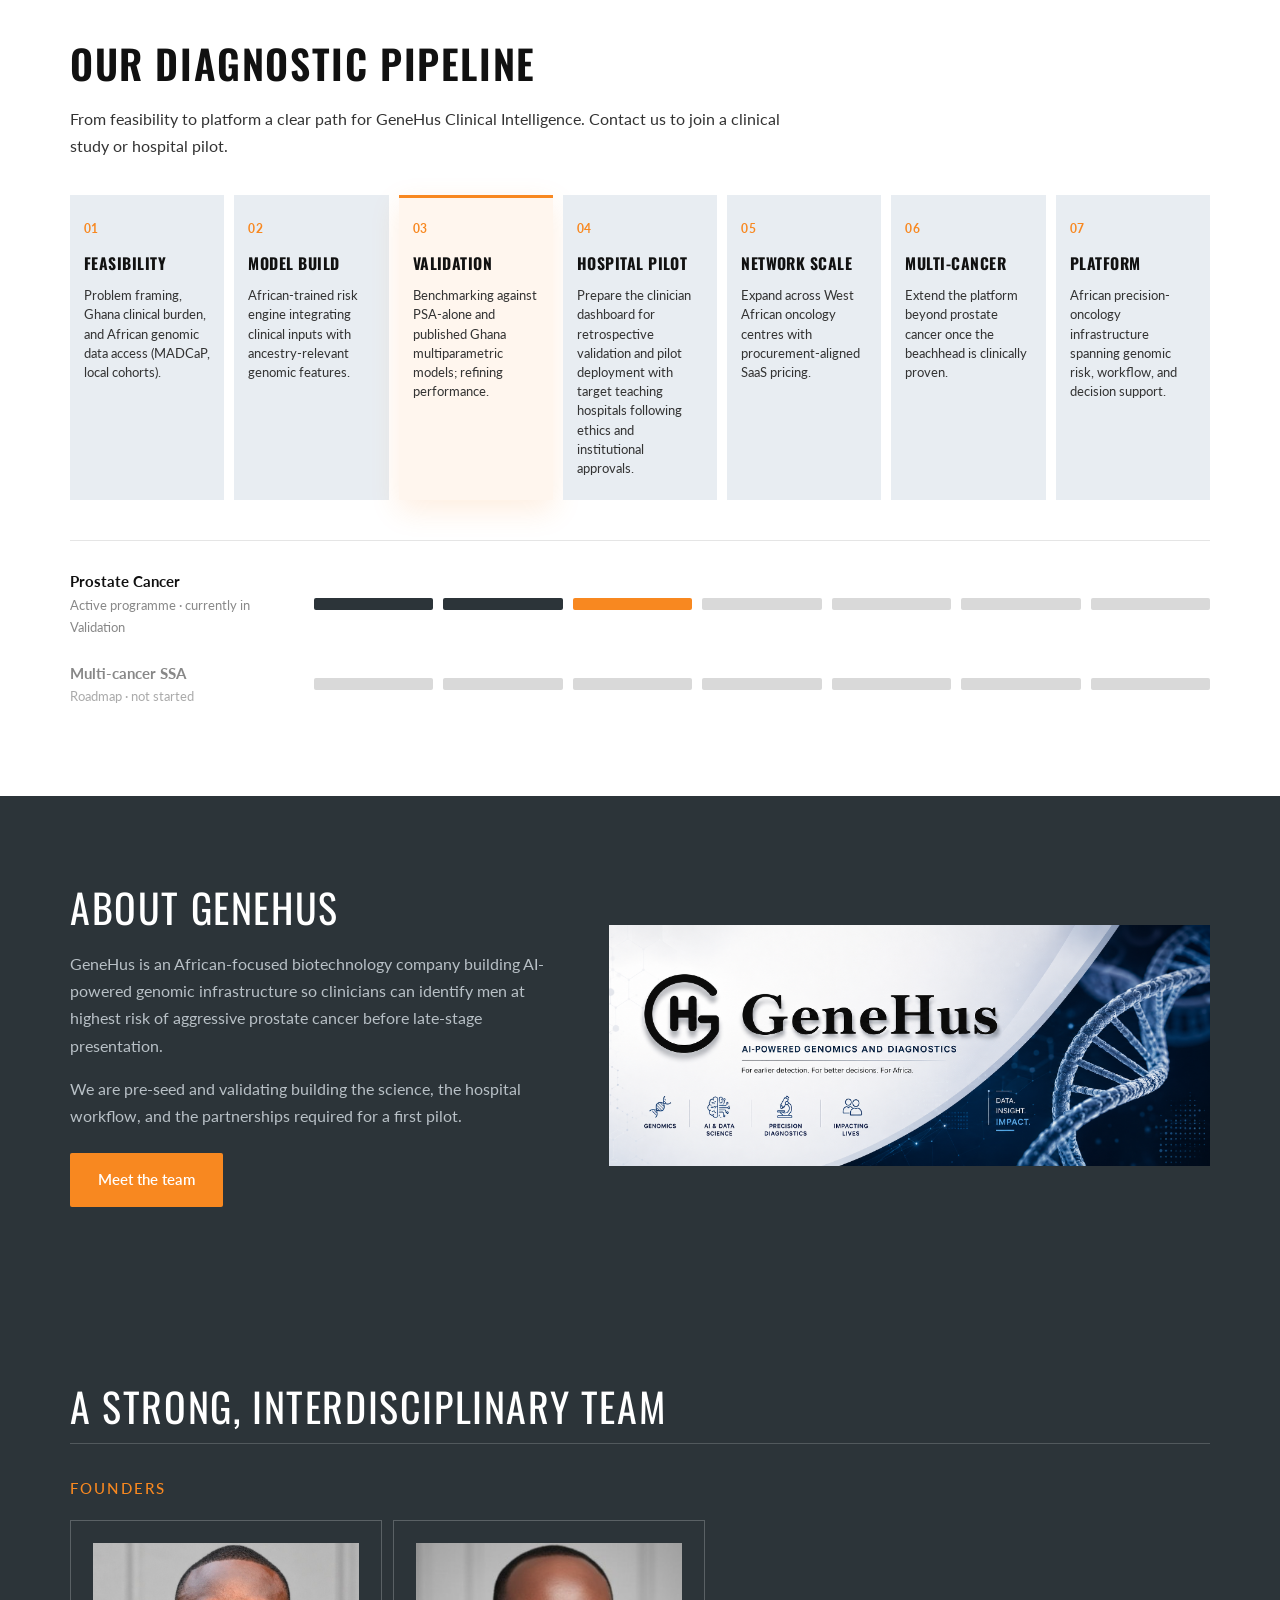
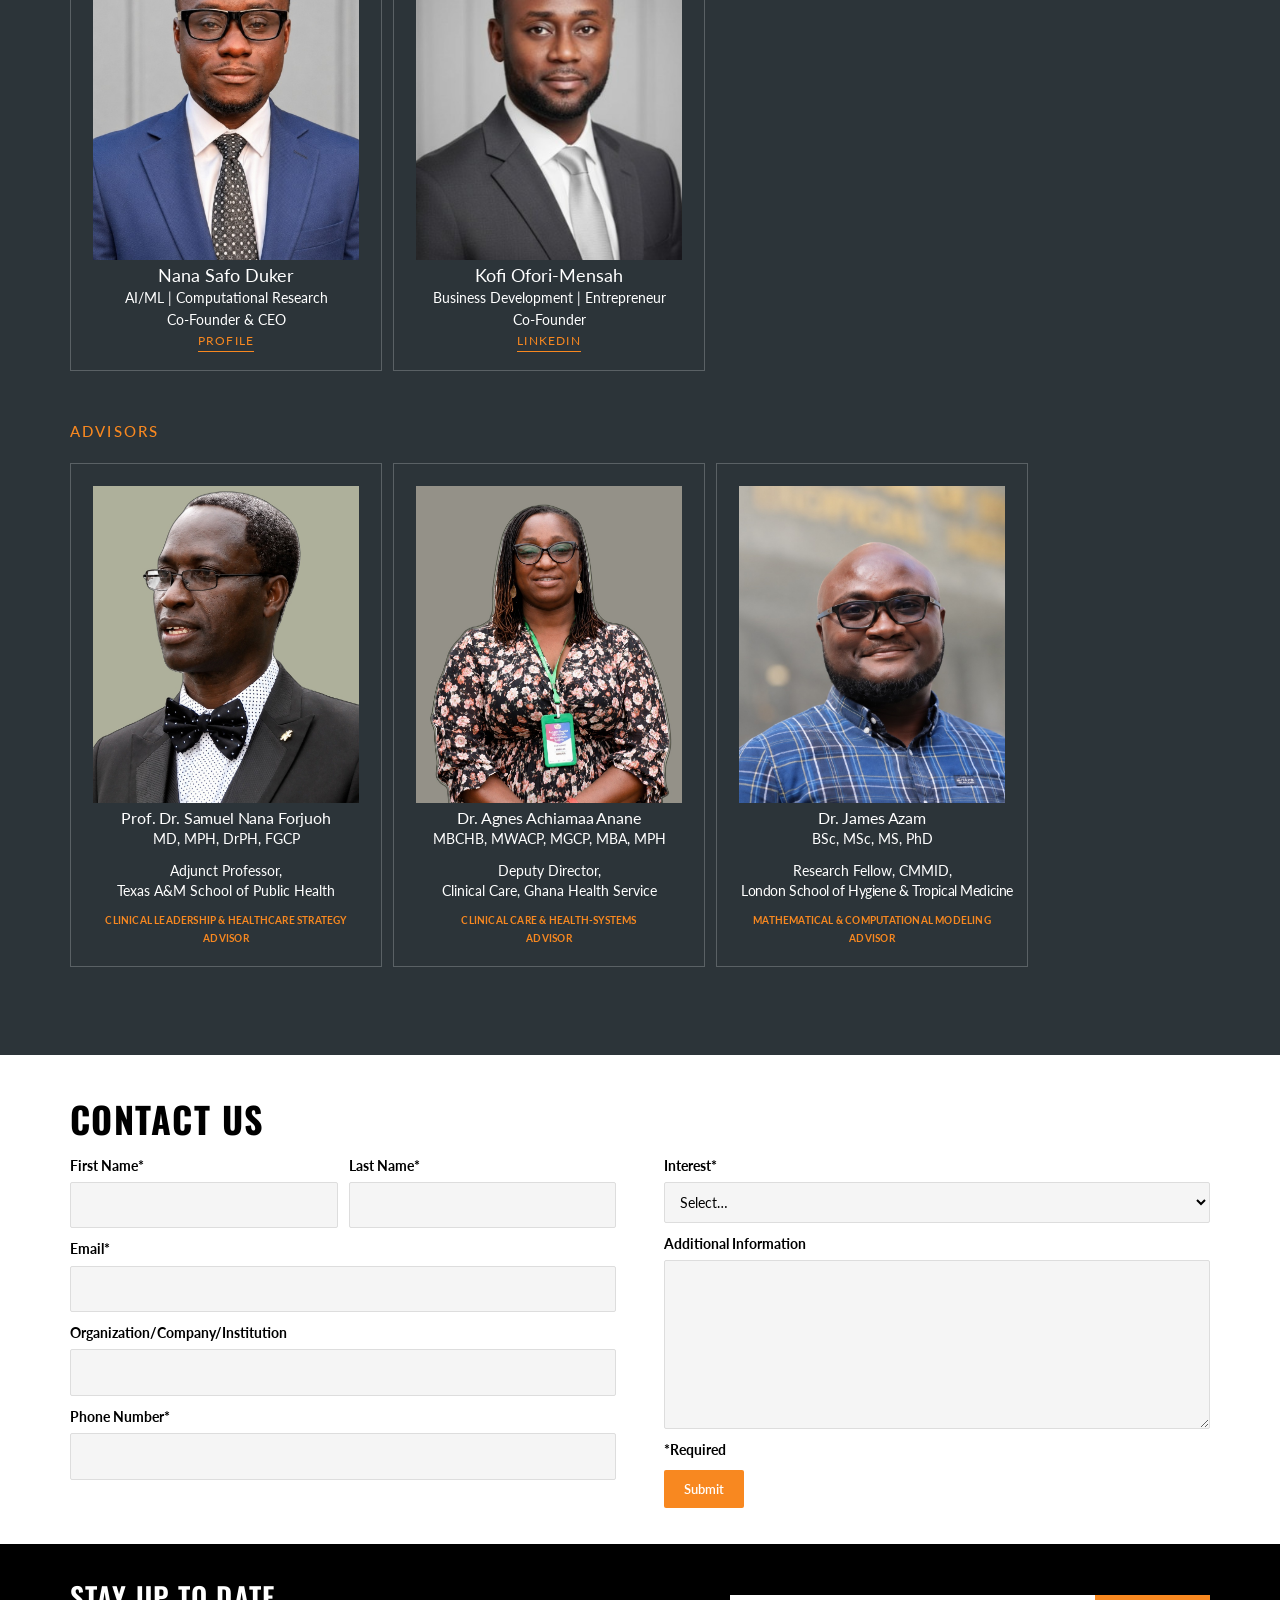
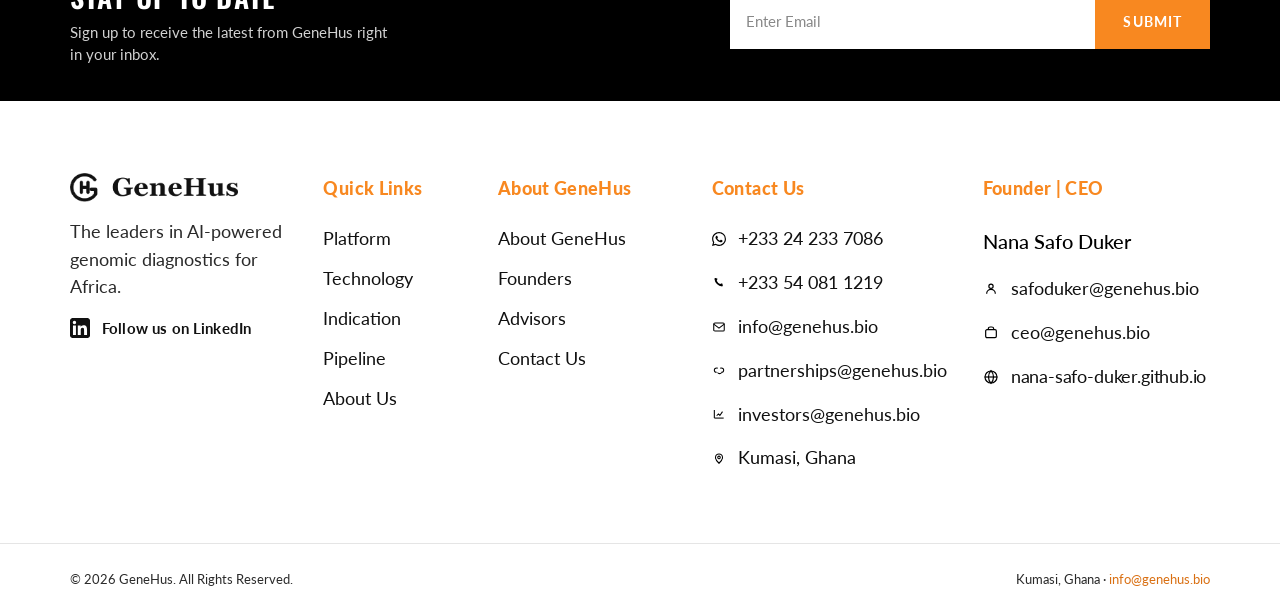
==== commit 496f91d1: "Revert main website header sizing; keep demo headers unchanged. Co-authored-by: Cursor <cursoragent@" ====
--- a/index.html
+++ b/index.html
@@ -11,7 +11,7 @@
   <link rel="preconnect" href="https://fonts.googleapis.com">
   <link rel="preconnect" href="https://fonts.gstatic.com" crossorigin>
   <link href="https://fonts.googleapis.com/css2?family=Lato:wght@300;400;700;900&family=Oswald:wght@300;400;500;600;700&display=swap" rel="stylesheet">
-  <link rel="stylesheet" href="assets/genehus.css?v=20260823hdr">
+  <link rel="stylesheet" href="assets/genehus.css?v=20260823revert">
   <meta http-equiv="Cache-Control" content="no-cache">
 </head>
 <body>
@@ -19,8 +19,8 @@
 <header class="site-header">
   <div class="header-inner">
     <a class="logo" href="#top" aria-label="GeneHus home">
-      <img class="logo-dark" src="assets/genehus-logo-b5.png" alt="GeneHus" width="120" height="31">
-      <img class="logo-light" src="assets/genehus-logo-b5-white.png" alt="" width="120" height="31" aria-hidden="true">
+      <img class="logo-dark" src="assets/genehus-logo-b5.png" alt="GeneHus" width="250" height="64">
+      <img class="logo-light" src="assets/genehus-logo-b5-white.png" alt="" width="250" height="64" aria-hidden="true">
     </a>
     <nav class="nav-main" aria-label="Main">
       <a href="#technology">Technology</a>
--- a/assets/genehus.css
+++ b/assets/genehus.css
@@ -15,8 +15,8 @@
   --condensed: "Oswald", "Trade Gothic Next Condensed", "Arial Narrow", sans-serif;
   --sans: "Lato", "Open Sans", Helvetica, Arial, sans-serif;
   --wrap: 1140px;
-  --header-h: 40px;
-  --header-h-scrolled: 36px;
+  --header-h: 56px;
+  --header-h-scrolled: 40px;
 }
 
 *,
@@ -151,7 +151,7 @@
 }
 
 .logo img {
-  width: 120px;
+  width: 250px;
   max-width: none;
   height: auto;
   max-height: none;
@@ -163,15 +163,15 @@
 /* Slim scrolled bar: keep logo smaller to fit */
 .site-header.is-scrolled .logo,
 .site-header.is-open .logo {
-  width: 100px;
-  max-width: 100px;
+  width: 160px;
+  max-width: 160px;
 }
 
 .site-header.is-scrolled .logo img,
 .site-header.is-open .logo img {
-  width: 100px;
-  max-width: 100px;
-  max-height: calc(var(--header-h-scrolled) * 0.75);
+  width: 160px;
+  max-width: 160px;
+  max-height: calc(var(--header-h-scrolled) * 0.82);
 }
 
 /* Only one logo visible */
@@ -1787,8 +1787,8 @@
 
 @media (max-width: 720px) {
   :root {
-    --header-h: 36px;
-    --header-h-scrolled: 34px;
+    --header-h: 48px;
+    --header-h-scrolled: 36px;
   }
 
   .header-inner {
@@ -1802,14 +1802,14 @@
   }
 
   .logo img {
-    width: 100px;
+    width: 190px;
     max-width: none;
   }
 
   .site-header.is-scrolled .logo,
   .site-header.is-open .logo {
-    width: 90px;
-    max-width: 90px;
+    width: 130px;
+    max-width: 130px;
   }
 
   .site-header.is-scrolled .logo img,
